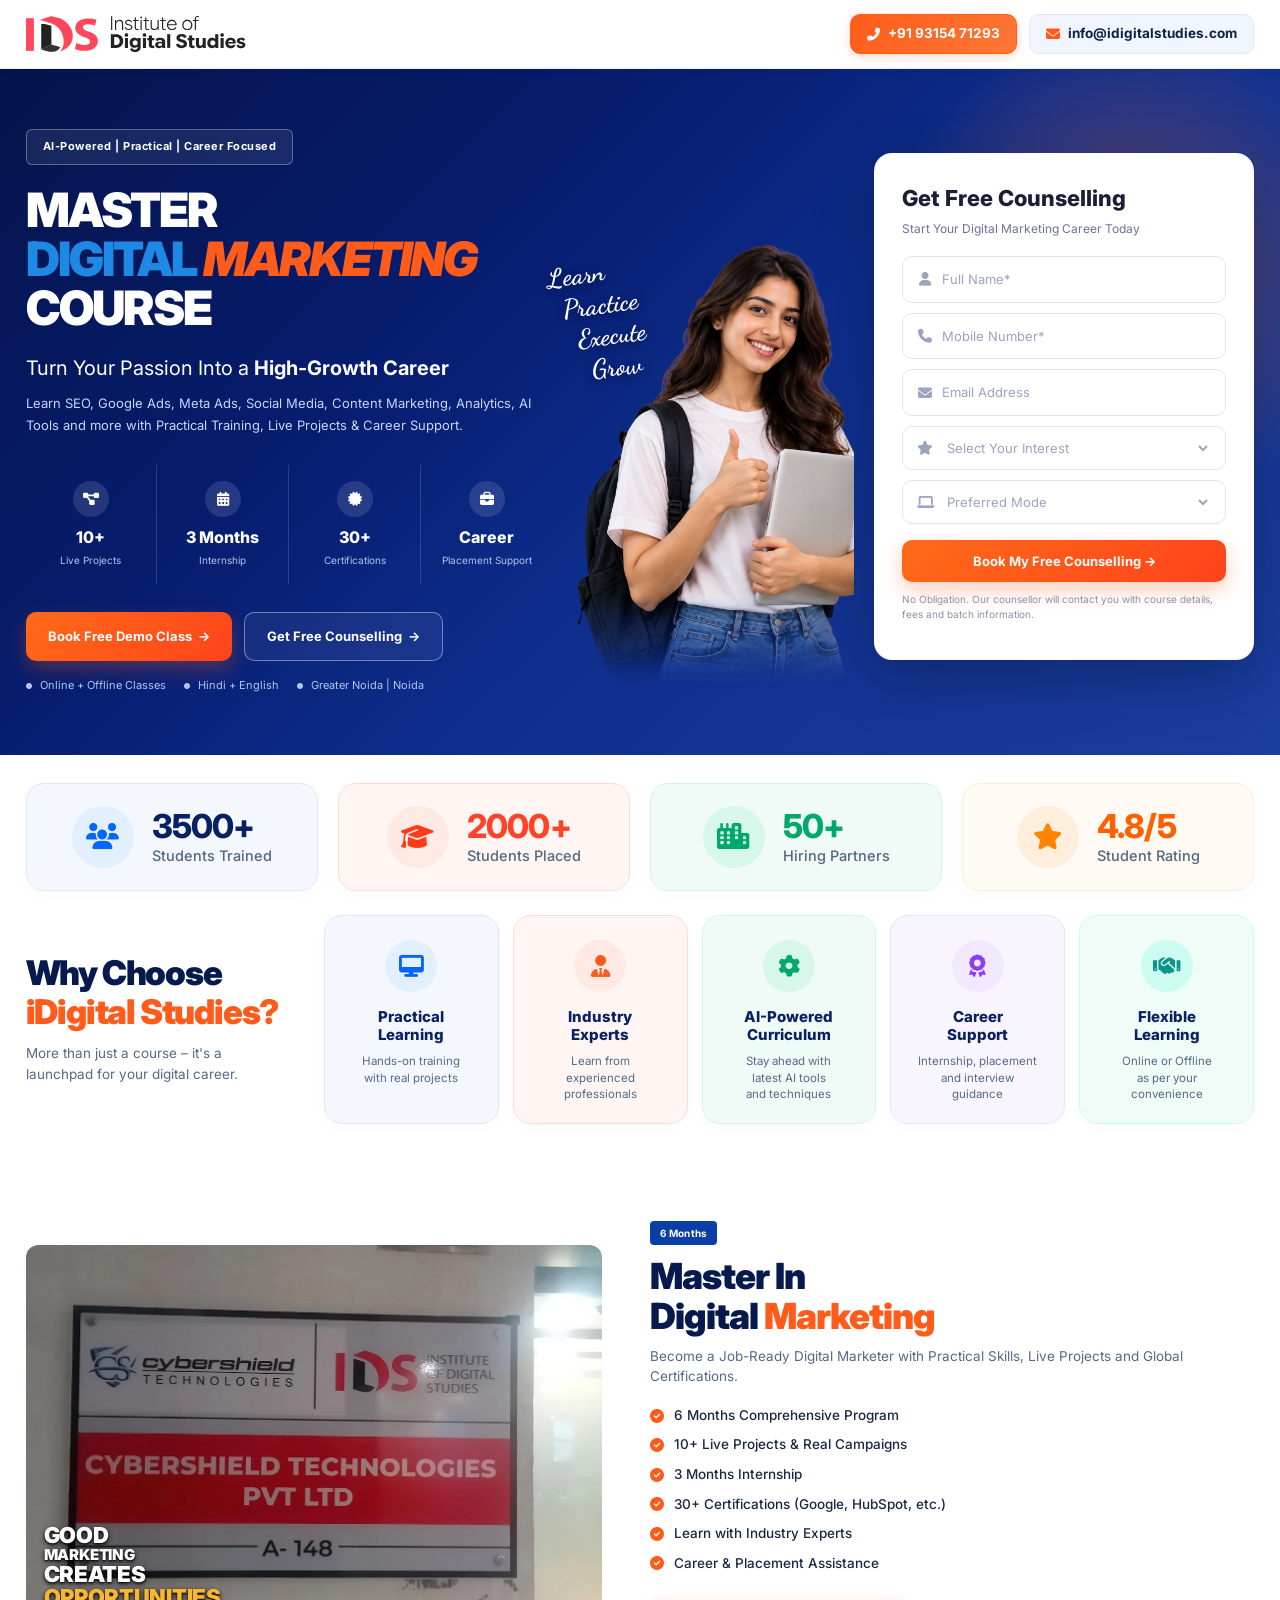
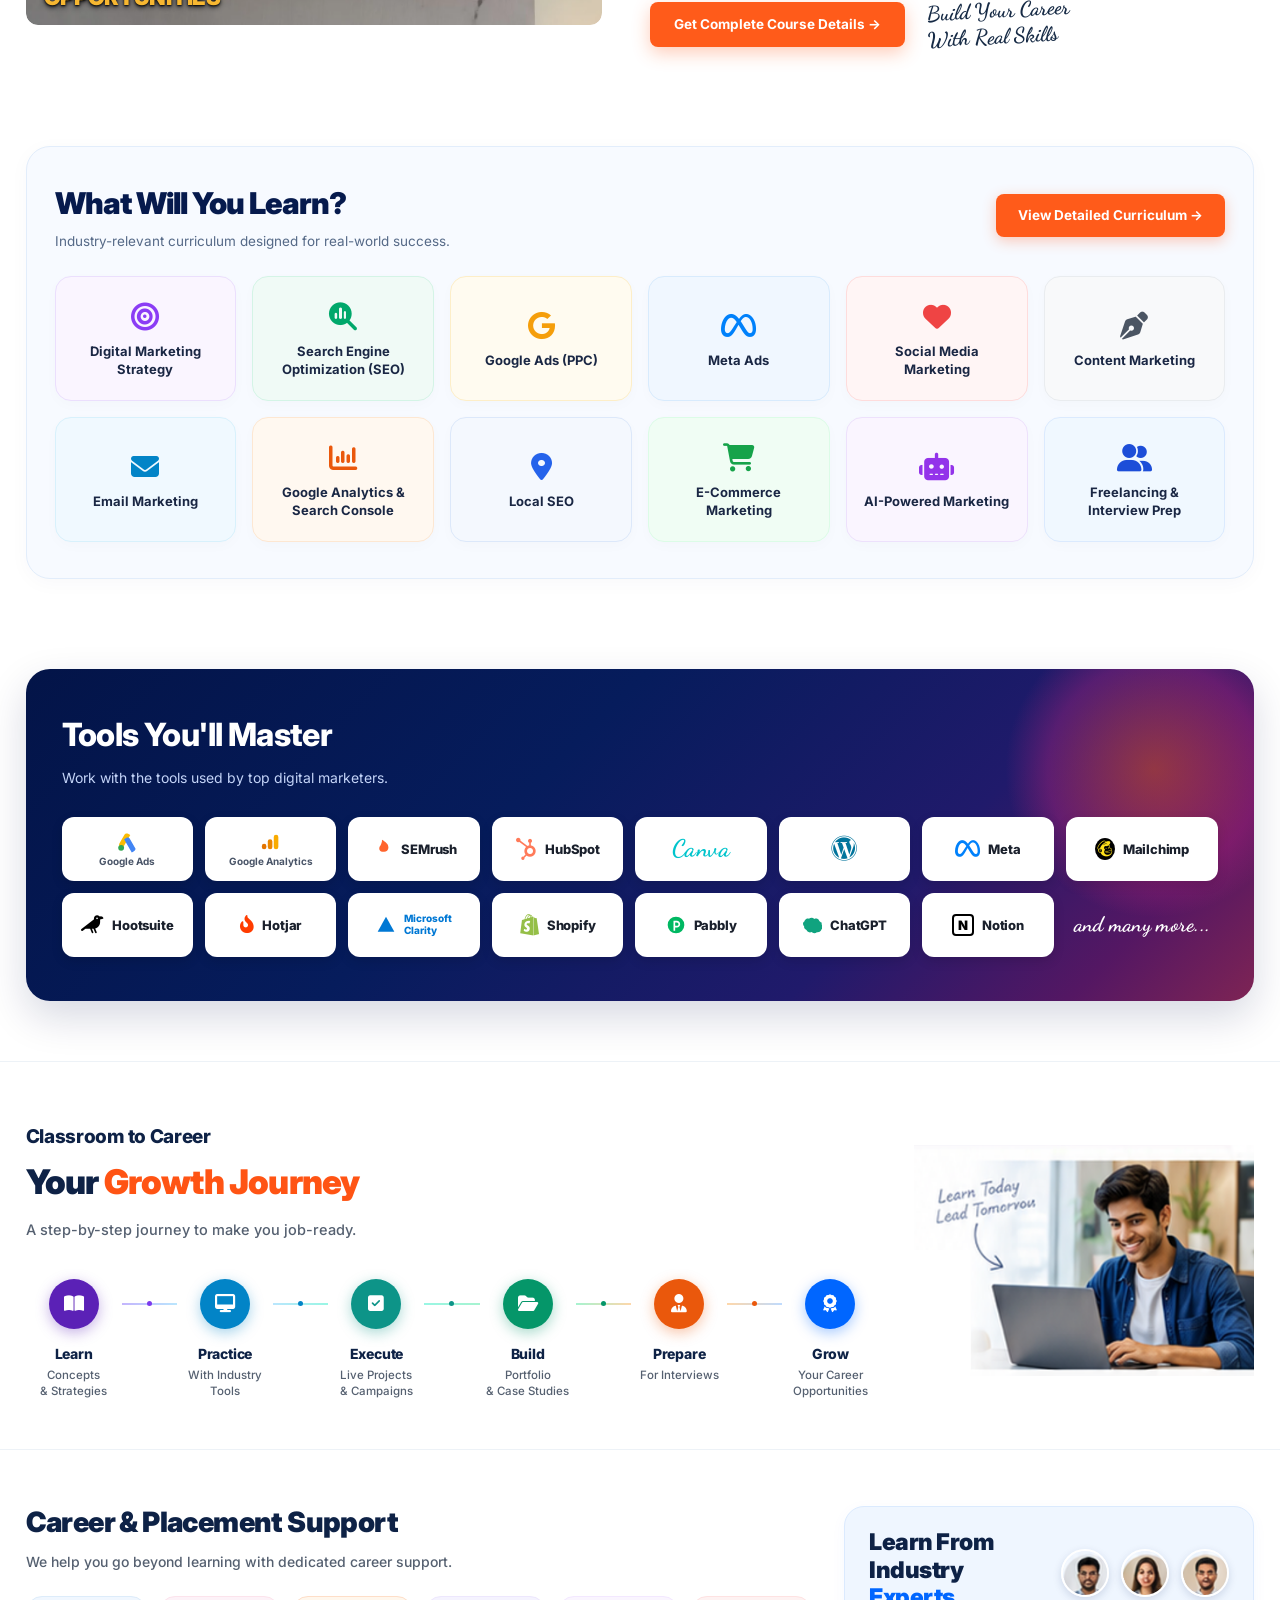
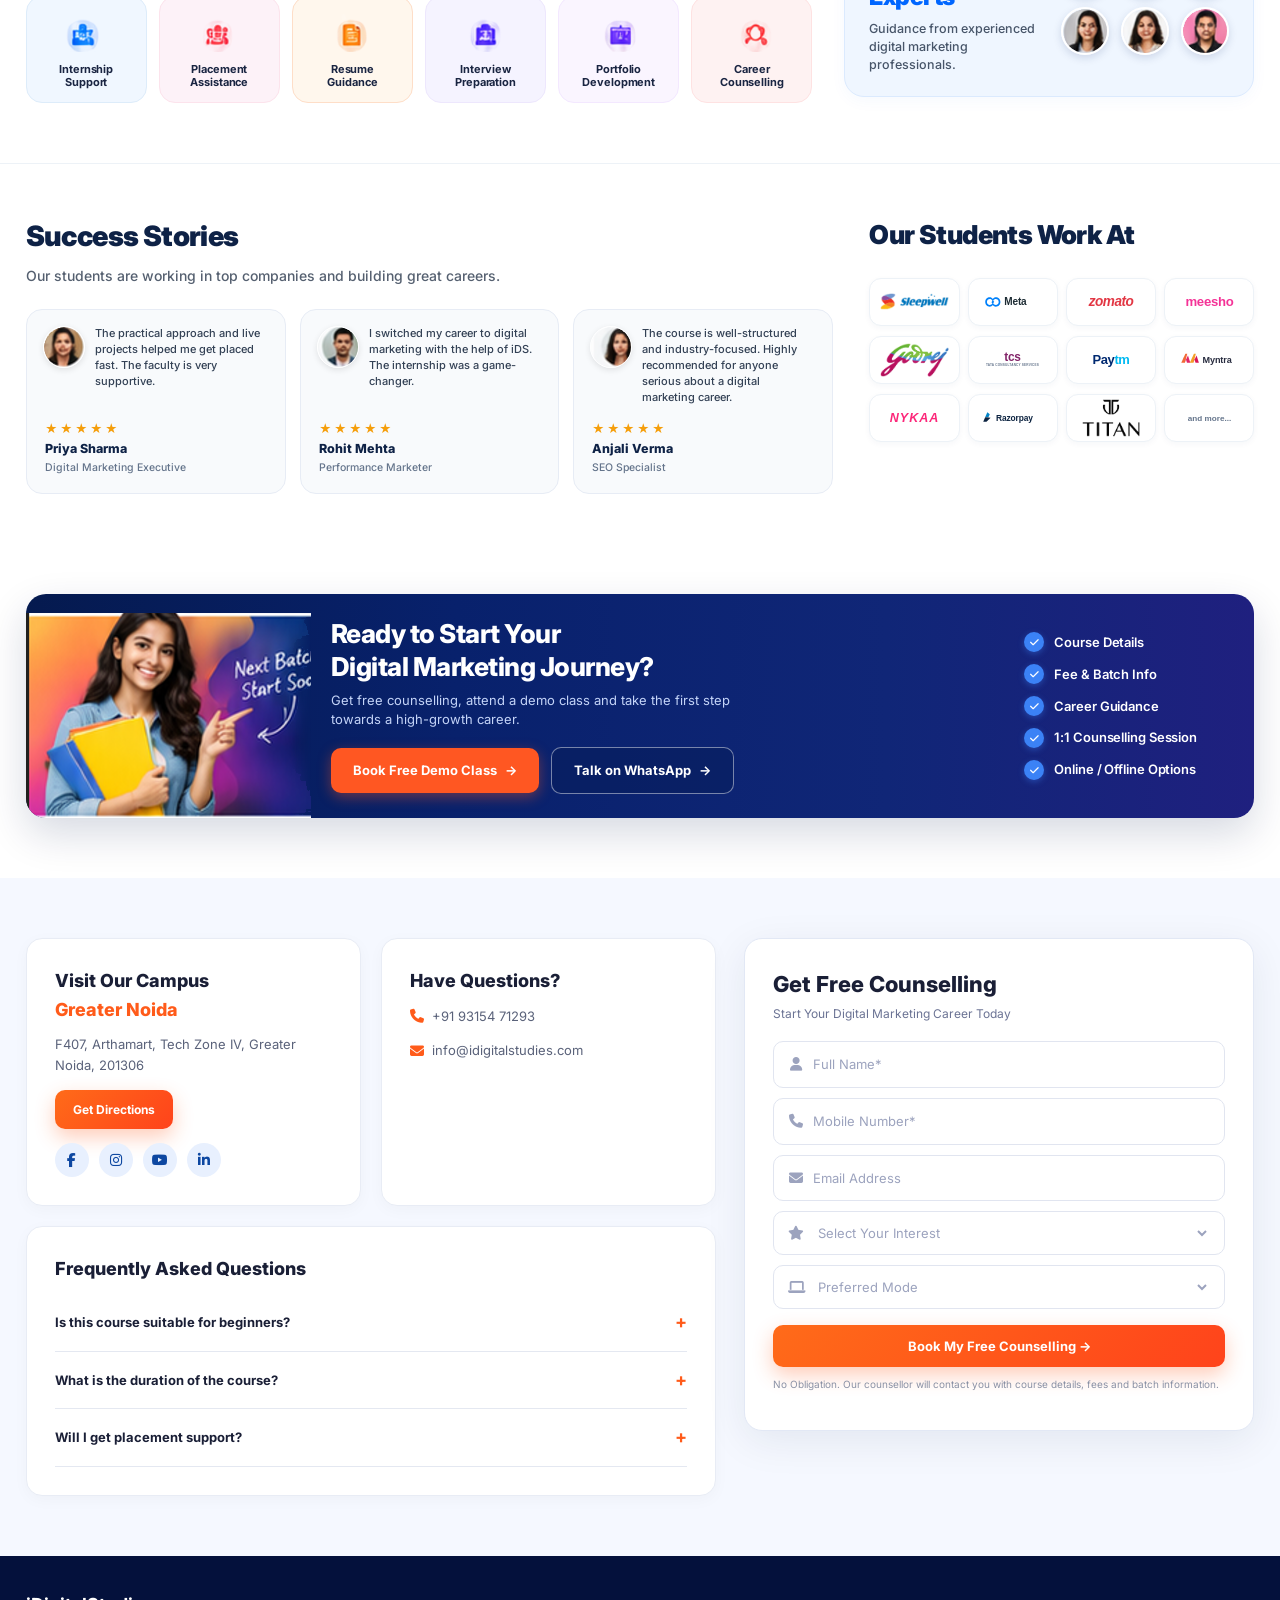
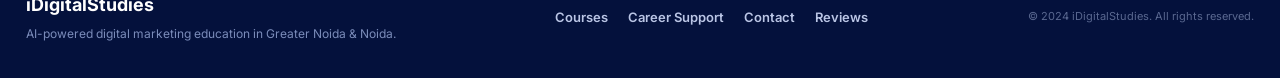
==== index.html @ eedc5c87 "inital commit" ====
<!DOCTYPE html>
<html lang="en">
<head>
  <meta charset="UTF-8">
  <meta name="viewport" content="width=device-width, initial-scale=1.0">
  <meta name="description" content="iDigitalStudies - AI-powered Master Digital Marketing Course in Greater Noida and Noida. Practical training, live projects, career support.">
  <title>iDigitalStudies | Master Digital Marketing Course</title>
  <link rel="preconnect" href="https://fonts.googleapis.com">
  <link rel="preconnect" href="https://fonts.gstatic.com" crossorigin>
  <link href="https://fonts.googleapis.com/css2?family=Inter:wght@400;500;600;700;800;900&family=Dancing+Script:wght@700&display=swap" rel="stylesheet">
  <link rel="stylesheet" href="https://cdnjs.cloudflare.com/ajax/libs/font-awesome/6.5.1/css/all.min.css">
  <link rel="stylesheet" href="style.css?v=2.3">
</head>
<body>

<!-- HEADER -->
<header class="site-header" id="top">
  <div class="container nav-wrap">
    <a class="brand" href="#top" aria-label="iDigitalStudies home">
      <img src="assets/IDS_new_logo.svg" alt="iDigital Studies" class="brand-logo-img">
    </a>

    <div class="header-right">
      <a href="tel:+919315471293" class="nav-phone-link">
        <i class="fas fa-phone-alt"></i>
        <span>+91 93154 71293</span>
      </a>
      <a href="mailto:info@idigitalstudies.com" class="nav-mail-link">
        <i class="fas fa-envelope"></i>
        <span>info@idigitalstudies.com</span>
      </a>
    </div>
  </div>
</header>

<main>

<!-- HERO SECTION -->
<section class="hero">
  <div class="container hero-grid">
    <div class="hero-copy">
      <span class="eyebrow">AI-Powered | Practical | Career Focused</span>
      <h1>MASTER<br><span class="title-line-2"><span class="text-blue">DIGITAL</span> <em class="text-orange">MARKETING</em></span><br>COURSE</h1>
      <p class="hero-lead">Turn Your Passion Into a <b>High-Growth Career</b></p>
      <p class="hero-text">Learn SEO, Google Ads, Meta Ads, Social Media, Content Marketing, Analytics, AI Tools and more with Practical Training, Live Projects &amp; Career Support.</p>

      <div class="hero-stats">
        <div class="hero-stat">
          <div class="stat-icon"><i class="fas fa-project-diagram"></i></div>
          <b>10+</b><span>Live Projects</span>
        </div>
        <div class="hero-stat">
          <div class="stat-icon"><i class="fas fa-calendar-alt"></i></div>
          <b>3 Months</b><span>Internship</span>
        </div>
        <div class="hero-stat">
          <div class="stat-icon"><i class="fas fa-certificate"></i></div>
          <b>30+</b><span>Certifications</span>
        </div>
        <div class="hero-stat">
          <div class="stat-icon"><i class="fas fa-briefcase"></i></div>
          <b>Career</b><span>Placement Support</span>
        </div>
      </div>

      <div class="hero-actions">
        <a class="btn btn-orange" href="#contact">Book Free Demo Class <span>→</span></a>
        <a class="btn btn-outline" href="#contact">Get Free Counselling <span>→</span></a>
      </div>
      <div class="hero-meta">
        <span><i class="fas fa-circle" style="font-size:6px;vertical-align:middle;margin-right:5px"></i> Online + Offline Classes</span>
        <span><i class="fas fa-circle" style="font-size:6px;vertical-align:middle;margin-right:5px"></i> Hindi + English</span>
        <span><i class="fas fa-circle" style="font-size:6px;vertical-align:middle;margin-right:5px"></i> Greater Noida | Noida</span>
      </div>
    </div>

    <div class="hero-center">
      <div class="hero-image-wrap">
        <div class="hero-script-tag">
          <span>Learn</span>
          <span>Practice</span>
          <span>Execute</span>
          <span>Grow</span>
        </div>
        <img src="assets/Firefly.png?v=2" alt="Digital Marketing Student" class="hero-person-img">
      </div>
    </div>

    <div class="hero-form-wrap">
      <div class="hero-form-card" id="contact">
        <h2>Get Free Counselling</h2>
        <p class="form-subtitle">Start Your Digital Marketing Career Today</p>
        <form id="leadForm">
          <label>
            <div class="input-wrap">
              <i class="fas fa-user"></i>
              <input required name="name" type="text" placeholder="Full Name*">
            </div>
          </label>
          <label>
            <div class="input-wrap">
              <i class="fas fa-phone"></i>
              <input required name="phone" type="tel" inputmode="tel" placeholder="Mobile Number*">
            </div>
          </label>
          <label>
            <div class="input-wrap">
              <i class="fas fa-envelope"></i>
              <input name="email" type="email" placeholder="Email Address">
            </div>
          </label>
          <label>
            <div class="input-wrap">
              <i class="fas fa-star"></i>
              <select name="course">
                <option>Select Your Interest</option>
                <option>Master in Digital Marketing</option>
                <option>Digital Marketing Specialist</option>
                <option>Business Owner Program</option>
              </select>
            </div>
          </label>
          <label>
            <div class="input-wrap">
              <i class="fas fa-laptop"></i>
              <select name="mode">
                <option>Preferred Mode</option>
                <option>Offline</option>
                <option>Online</option>
                <option>Both / Flexible</option>
              </select>
            </div>
          </label>
          <button class="btn btn-orange btn-full" type="submit">Book My Free Counselling →</button>
          <small class="privacy">No Obligation. Our counsellor will contact you with course details, fees and batch information.</small>
          <div class="form-message" id="formMessage" role="status"></div>
        </form>
      </div>
    </div>
  </div>
</section>

<!-- NUMBERS / CREDIBILITY SECTION -->
<section class="numbers">
  <div class="container numbers-grid">
    <div class="number-card card-blue">
      <div class="num-icon blue"><i class="fas fa-users"></i></div>
      <div class="num-content">
        <strong data-count="3500">3500+</strong>
        <span>Students Trained</span>
      </div>
    </div>
    <div class="number-card card-coral">
      <div class="num-icon coral"><i class="fas fa-graduation-cap"></i></div>
      <div class="num-content">
        <strong data-count="2000">2000+</strong>
        <span>Students Placed</span>
      </div>
    </div>
    <div class="number-card card-green">
      <div class="num-icon green"><i class="fas fa-city"></i></div>
      <div class="num-content">
        <strong data-count="50">50+</strong>
        <span>Hiring Partners</span>
      </div>
    </div>
    <div class="number-card card-amber">
      <div class="num-icon amber"><i class="fas fa-star"></i></div>
      <div class="num-content">
        <strong>4.8/5</strong>
        <span>Student Rating</span>
      </div>
    </div>
  </div>
</section>

<!-- WHY CHOOSE SECTION -->
<section class="why-section" id="why">
  <div class="container">
    <div class="why-header">
      <div class="why-title">
        <h2>Why Choose<br><span class="text-orange">iDigital Studies?</span></h2>
        <p>More than just a course – it's a launchpad for your digital career.</p>
      </div>
      <div class="feature-grid">
        <article class="feature feature-blue">
          <div class="icon icon-blue"><i class="fas fa-desktop"></i></div>
          <h3>Practical<br>Learning</h3>
          <p>Hands-on training<br>with real projects</p>
        </article>
        <article class="feature feature-orange">
          <div class="icon icon-orange"><i class="fas fa-user-tie"></i></div>
          <h3>Industry<br>Experts</h3>
          <p>Learn from<br>experienced<br>professionals</p>
        </article>
        <article class="feature feature-green">
          <div class="icon icon-green"><i class="fas fa-gear"></i></div>
          <h3>AI-Powered<br>Curriculum</h3>
          <p>Stay ahead with<br>latest AI tools<br>and techniques</p>
        </article>
        <article class="feature feature-purple">
          <div class="icon icon-purple"><i class="fas fa-award"></i></div>
          <h3>Career<br>Support</h3>
          <p>Internship, placement<br>and interview<br>guidance</p>
        </article>
        <article class="feature feature-teal">
          <div class="icon icon-teal"><i class="fas fa-handshake"></i></div>
          <h3>Flexible<br>Learning</h3>
          <p>Online or Offline<br>as per your<br>convenience</p>
        </article>
      </div>
    </div>
  </div>
</section>

<!-- COURSE SECTION -->
<section class="course-section" id="courses">
  <div class="container course-grid">
    <div class="course-image">
      <img src="assets/gallery1.webp" alt="Cybershield Technologies IDS Signboard" loading="lazy">
      <div class="course-image-overlay">
        <span class="overlay-text-lg">GOOD</span>
        <span class="overlay-text-sm">MARKETING</span>
        <span class="overlay-text-lg">CREATES</span>
        <span class="overlay-text-accent">OPPORTUNITIES</span>
      </div>
    </div>
    <div class="course-copy">
      <span class="pill">6 Months</span>
      <h2>Master In<br>Digital <span class="text-orange">Marketing</span></h2>
      <p>Become a Job-Ready Digital Marketer with Practical Skills, Live Projects and Global Certifications.</p>
      <ul class="check-list">
        <li><i class="fas fa-check-circle"></i> 6 Months Comprehensive Program</li>
        <li><i class="fas fa-check-circle"></i> 10+ Live Projects &amp; Real Campaigns</li>
        <li><i class="fas fa-check-circle"></i> 3 Months Internship</li>
        <li><i class="fas fa-check-circle"></i> 30+ Certifications (Google, HubSpot, etc.)</li>
        <li><i class="fas fa-check-circle"></i> Learn with Industry Experts</li>
        <li><i class="fas fa-check-circle"></i> Career &amp; Placement Assistance</li>
      </ul>
      <div class="course-actions-row">
        <a href="#curriculum" class="btn btn-orange">Get Complete Course Details →</a>
        <div class="handwriting">Build Your Career<br>With Real Skills</div>
      </div>
    </div>
  </div>
</section>

<!-- CURRICULUM SECTION -->
<section class="curriculum-section" id="curriculum">
  <div class="container">
    <div class="curriculum-box">
      <div class="section-head-row">
        <div>
          <h2>What Will You Learn?</h2>
          <p>Industry-relevant curriculum designed for real-world success.</p>
        </div>
        <a href="#contact" class="btn btn-orange">View Detailed Curriculum →</a>
      </div>
      <div class="curriculum-grid">
        <div class="topic topic-strategy"><i class="fas fa-bullseye"></i><span>Digital Marketing Strategy</span></div>
        <div class="topic topic-seo"><i class="fas fa-magnifying-glass-chart"></i><span>Search Engine Optimization (SEO)</span></div>
        <div class="topic topic-gads"><i class="fab fa-google"></i><span>Google Ads (PPC)</span></div>
        <div class="topic topic-meta"><i class="fab fa-meta"></i><span>Meta Ads</span></div>
        <div class="topic topic-smm"><i class="fas fa-heart"></i><span>Social Media Marketing</span></div>
        <div class="topic topic-content"><i class="fas fa-pen-nib"></i><span>Content Marketing</span></div>
        <div class="topic topic-email"><i class="fas fa-envelope"></i><span>Email Marketing</span></div>
        <div class="topic topic-analytics"><i class="fas fa-chart-column"></i><span>Google Analytics &amp; Search Console</span></div>
        <div class="topic topic-local"><i class="fas fa-location-dot"></i><span>Local SEO</span></div>
        <div class="topic topic-ecom"><i class="fas fa-cart-shopping"></i><span>E-Commerce Marketing</span></div>
        <div class="topic topic-ai"><i class="fas fa-robot"></i><span>AI-Powered Marketing</span></div>
        <div class="topic topic-freelance"><i class="fas fa-user-group"></i><span>Freelancing &amp; Interview Prep</span></div>
      </div>
    </div>
  </div>
</section>

<!-- TOOLS SECTION -->
<section class="tools-section">
  <div class="container">
    <div class="tools-card">
      <div class="tools-header">
        <h2>Tools You'll Master</h2>
        <p>Work with the tools used by top digital marketers.</p>
      </div>
      <div class="tools-grid">
        <!-- Row 1 -->
        <div class="tool-card tool-gads">
          <svg viewBox="0 0 24 24" width="22" height="22"><path fill="#fbbc04" d="M3.2 14.5l6-10.4c.8-1.4 2.6-1.9 4-1.1l2.4 1.4-8.4 14.5-2.4-1.4c-1.4-.8-1.9-2.6-1.1-4z"/><path fill="#4285f4" d="M21.2 19.1l-6-10.4c-.8-1.4-2.6-1.9-4-1.1L8.8 9l8.4 14.5 2.4-1.4c1.4-.8 1.9-2.6 1.6-3z"/><circle fill="#34a853" cx="5.6" cy="18.4" r="3.2"/></svg>
          <span class="tool-text-sm">Google Ads</span>
        </div>
        <div class="tool-card tool-analytics">
          <svg viewBox="0 0 24 24" width="22" height="22"><rect x="15" y="4" width="5" height="16" rx="2.5" fill="#f9ab00"/><rect x="8.5" y="9" width="5" height="11" rx="2.5" fill="#ea8600"/><rect x="2" y="14" width="5" height="6" rx="2.5" fill="#e37400"/></svg>
          <span class="tool-text-sm">Google Analytics</span>
        </div>
        <div class="tool-card tool-semrush">
          <svg viewBox="0 0 24 24" width="22" height="22" fill="#ff642d"><path d="M12 2c.5 3-2 5.5-2 8.5 0 2.5 1.8 4.5 4.3 4.5 2.5 0 4.7-2 4.7-4.5 0-4-3-6-7-8.5zm-1 8c0-2.5 1.5-4 1.5-4s-3.5 2.5-3.5 5.5c0 2 1.3 3.5 3.3 3.5 2 0 3.7-1.5 3.7-3.5 0-1-1-2-1.5-2.5-.5 1-1.5 1.5-2.5 1.5-1 0-1.5-.5-1.5-.5z"/></svg>
          <span class="tool-text-bold">SEMrush</span>
        </div>
        <div class="tool-card tool-hubspot">
          <i class="fab fa-hubspot" style="color:#ff7a59;font-size:22px;"></i>
          <span class="tool-text-bold">HubSpot</span>
        </div>
        <div class="tool-card tool-canva">
          <span class="canva-wordmark">Canva</span>
        </div>
        <div class="tool-card tool-wp">
          <i class="fab fa-wordpress" style="color:#00749c;font-size:26px;"></i>
        </div>
        <div class="tool-card tool-meta">
          <i class="fab fa-meta" style="color:#0081fb;font-size:20px;"></i>
          <span class="tool-text-bold">Meta</span>
        </div>
        <div class="tool-card tool-mailchimp">
          <i class="fab fa-mailchimp" style="color:#ffe01b;background:#000;border-radius:50%;padding:2px;font-size:18px;"></i>
          <span class="tool-text-bold">Mailchimp</span>
        </div>

        <!-- Row 2 -->
        <div class="tool-card tool-hootsuite">
          <i class="fas fa-crow" style="color:#000;font-size:18px;"></i>
          <span class="tool-text-bold">Hootsuite</span>
        </div>
        <div class="tool-card tool-hotjar">
          <i class="fas fa-fire-flame-curved" style="color:#ff3c00;font-size:18px;"></i>
          <span class="tool-text-bold">Hotjar</span>
        </div>
        <div class="tool-card tool-clarity">
          <svg viewBox="0 0 24 24" width="20" height="20"><path fill="#0078d4" d="M12 2L2 20h20L12 2z"/></svg>
          <span class="clarity-text">Microsoft<br>Clarity</span>
        </div>
        <div class="tool-card tool-shopify">
          <i class="fab fa-shopify" style="color:#95bf47;font-size:22px;"></i>
          <span class="tool-text-bold">Shopify</span>
        </div>
        <div class="tool-card tool-pabbly">
          <svg viewBox="0 0 24 24" width="20" height="20" fill="#00b862"><circle cx="12" cy="12" r="10"/><path fill="#fff" d="M9 7h4c2.2 0 4 1.8 4 4s-1.8 4-4 4H11v4H9V7zm2 6h2c1.1 0 2-.9 2-2s-.9-2-2-2h-2v4z"/></svg>
          <span class="tool-text-bold">Pabbly</span>
        </div>
        <div class="tool-card tool-chatgpt">
          <svg viewBox="0 0 24 24" width="20" height="20" fill="#10a37f"><path d="M22.3 9.4c-.2-.9-.8-1.7-1.5-2.2-.4-1.2-1.3-2.1-2.4-2.6-1.2-.5-2.6-.5-3.7.1-.8-.8-1.9-1.3-3.1-1.4-1.2 0-2.4.4-3.3 1.2-1.1-.3-2.3-.2-3.3.4-1 .6-1.8 1.6-2 2.7-1 .6-1.7 1.6-1.8 2.8 0 1.2.5 2.4 1.4 3.2-.2.9 0 1.9.5 2.7.5.8 1.4 1.4 2.3 1.6.4 1.2 1.3 2.1 2.4 2.6 1.2.5 2.6.5 3.7-.1.8.8 1.9 1.3 3.1 1.4 1.2 0 2.4-.4 3.3-1.2 1.1.3 2.3.2 3.3-.4 1-.6 1.8-1.6 2-2.7 1-.6 1.7-1.6 1.8-2.8 0-1.2-.5-2.4-1.4-3.2.2-.9 0-1.9-.5-2.7-.2-.3-.5-.6-.9-.8z"/></svg>
          <span class="tool-text-bold">ChatGPT</span>
        </div>
        <div class="tool-card tool-notion">
          <span class="notion-badge">N</span>
          <span class="tool-text-bold">Notion</span>
        </div>
        <div class="tool-more-slot">
          <span class="tools-more-text">and many more...</span>
        </div>
      </div>
    </div>
  </div>
</section>

<!-- CLASSROOM TO CAREER / YOUR GROWTH JOURNEY -->
<section class="journey-section" id="career">
  <div class="container journey-container">
    <div class="journey-left">
      <div class="journey-header">
        <span class="journey-kicker">Classroom to Career</span>
        <h2>Your <span class="text-orange">Growth Journey</span></h2>
        <p>A step-by-step journey to make you job-ready.</p>
      </div>

      <div class="journey-timeline">
        <!-- Step 1 -->
        <div class="j-step">
          <div class="j-node j-purple"><i class="fas fa-book-open"></i></div>
          <div class="j-info">
            <strong>Learn</strong>
            <span>Concepts<br>&amp; Strategies</span>
          </div>
        </div>
        <div class="j-line line-purple"><span class="j-dot"></span></div>

        <!-- Step 2 -->
        <div class="j-step">
          <div class="j-node j-cyan"><i class="fas fa-desktop"></i></div>
          <div class="j-info">
            <strong>Practice</strong>
            <span>With Industry<br>Tools</span>
          </div>
        </div>
        <div class="j-line line-cyan"><span class="j-dot"></span></div>

        <!-- Step 3 -->
        <div class="j-step">
          <div class="j-node j-teal"><i class="fas fa-square-check"></i></div>
          <div class="j-info">
            <strong>Execute</strong>
            <span>Live Projects<br>&amp; Campaigns</span>
          </div>
        </div>
        <div class="j-line line-teal"><span class="j-dot"></span></div>

        <!-- Step 4 -->
        <div class="j-step">
          <div class="j-node j-green"><i class="fas fa-folder-open"></i></div>
          <div class="j-info">
            <strong>Build</strong>
            <span>Portfolio<br>&amp; Case Studies</span>
          </div>
        </div>
        <div class="j-line line-green"><span class="j-dot"></span></div>

        <!-- Step 5 -->
        <div class="j-step">
          <div class="j-node j-orange"><i class="fas fa-user-tie"></i></div>
          <div class="j-info">
            <strong>Prepare</strong>
            <span>For Interviews</span>
          </div>
        </div>
        <div class="j-line line-orange"><span class="j-dot"></span></div>

        <!-- Step 6 -->
        <div class="j-step">
          <div class="j-node j-blue"><i class="fas fa-award"></i></div>
          <div class="j-info">
            <strong>Grow</strong>
            <span>Your Career<br>Opportunities</span>
          </div>
        </div>
      </div>
    </div>

    <div class="journey-right">
      <img src="assets/journey_student_clean.png" alt="Learn Today Lead Tomorrow" class="journey-student-img">
    </div>
  </div>
</section>

<!-- CAREER & PLACEMENT SUPPORT -->
<section class="support-section" id="career-support">
  <div class="container support-container">
    <!-- Left: Career & Placement Support -->
    <div class="support-left">
      <div class="support-header">
        <h2>Career &amp; Placement Support</h2>
        <p>We help you go beyond learning with dedicated career support.</p>
      </div>

      <div class="support-cards-row">
        <!-- Card 1 -->
        <div class="career-feature-card card-blue">
          <div class="career-icon-wrap">
            <img src="assets/career_icon_clean_1.png" alt="Internship Support" class="career-icon-img">
          </div>
          <span class="career-card-label">Internship<br>Support</span>
        </div>

        <!-- Card 2 -->
        <div class="career-feature-card card-pink">
          <div class="career-icon-wrap">
            <img src="assets/career_icon_clean_2.png" alt="Placement Assistance" class="career-icon-img">
          </div>
          <span class="career-card-label">Placement<br>Assistance</span>
        </div>

        <!-- Card 3 -->
        <div class="career-feature-card card-amber">
          <div class="career-icon-wrap">
            <img src="assets/career_icon_clean_3.png" alt="Resume Guidance" class="career-icon-img">
          </div>
          <span class="career-card-label">Resume<br>Guidance</span>
        </div>

        <!-- Card 4 -->
        <div class="career-feature-card card-purple">
          <div class="career-icon-wrap">
            <img src="assets/career_icon_clean_4.png" alt="Interview Preparation" class="career-icon-img">
          </div>
          <span class="career-card-label">Interview<br>Preparation</span>
        </div>

        <!-- Card 5 -->
        <div class="career-feature-card card-violet">
          <div class="career-icon-wrap">
            <img src="assets/career_icon_clean_5.png" alt="Portfolio Development" class="career-icon-img">
          </div>
          <span class="career-card-label">Portfolio<br>Development</span>
        </div>

        <!-- Card 6 -->
        <div class="career-feature-card card-coral">
          <div class="career-icon-wrap">
            <img src="assets/career_icon_clean_6.png" alt="Career Counselling" class="career-icon-img">
          </div>
          <span class="career-card-label">Career<br>Counselling</span>
        </div>
      </div>
    </div>

    <!-- Right: Learn From Industry Experts -->
    <div class="experts-banner-card">
      <div class="experts-banner-content">
        <h3>Learn From<br>Industry <span class="text-blue">Experts</span></h3>
        <p>Guidance from experienced digital marketing professionals.</p>
      </div>

      <div class="experts-avatar-grid">
        <div class="expert-avatar"><img src="assets/expert_1.png" alt="Industry Expert"></div>
        <div class="expert-avatar"><img src="assets/expert_2.png" alt="Industry Expert"></div>
        <div class="expert-avatar"><img src="assets/expert_3.png" alt="Industry Expert"></div>
        <div class="expert-avatar"><img src="assets/expert_4.png" alt="Industry Expert"></div>
        <div class="expert-avatar"><img src="assets/expert_5.png" alt="Industry Expert"></div>
        <div class="expert-avatar"><img src="assets/expert_6.png" alt="Industry Expert"></div>
      </div>
    </div>
  </div>
</section>

<!-- SUCCESS STORIES & OUR STUDENTS WORK AT -->
<section class="success-section" id="reviews">
  <div class="container success-container">
    <!-- Left: Success Stories -->
    <div class="success-left">
      <h2 class="success-title">Success Stories</h2>
      <p class="success-subtitle">Our students are working in top companies and building great careers.</p>
      
      <div class="success-cards-row">
        <!-- Testimonial 1 -->
        <div class="testimonial-card">
          <div class="t-top">
            <div class="t-avatar">
              <img src="assets/student_1.png" alt="Priya Sharma">
            </div>
            <p class="t-quote">The practical approach and live projects helped me get placed fast. The faculty is very supportive.</p>
          </div>
          <div class="t-bottom">
            <div class="t-stars">★★★★★</div>
            <div class="t-name">Priya Sharma</div>
            <div class="t-role">Digital Marketing Executive</div>
          </div>
        </div>

        <!-- Testimonial 2 -->
        <div class="testimonial-card">
          <div class="t-top">
            <div class="t-avatar">
              <img src="assets/student_2.png" alt="Rohit Mehta">
            </div>
            <p class="t-quote">I switched my career to digital marketing with the help of iDS. The internship was a game-changer.</p>
          </div>
          <div class="t-bottom">
            <div class="t-stars">★★★★★</div>
            <div class="t-name">Rohit Mehta</div>
            <div class="t-role">Performance Marketer</div>
          </div>
        </div>

        <!-- Testimonial 3 -->
        <div class="testimonial-card">
          <div class="t-top">
            <div class="t-avatar">
              <img src="assets/student_3.png" alt="Anjali Verma">
            </div>
            <p class="t-quote">The course is well-structured and industry-focused. Highly recommended for anyone serious about a digital marketing career.</p>
          </div>
          <div class="t-bottom">
            <div class="t-stars">★★★★★</div>
            <div class="t-name">Anjali Verma</div>
            <div class="t-role">SEO Specialist</div>
          </div>
        </div>
      </div>
    </div>

    <!-- Right: Our Students Work At -->
    <div class="students-work-at">
      <h3 class="work-at-title">Our Students Work At</h3>
      <div class="work-logos-grid">
        <div class="work-logo-pill"><img src="assets/company_sleepwell.png" alt="Sleepwell"></div>
        <div class="work-logo-pill"><img src="assets/company_meta.svg" alt="Meta"></div>
        <div class="work-logo-pill"><img src="assets/company_zomato.svg" alt="Zomato"></div>
        <div class="work-logo-pill"><img src="assets/company_meesho.svg" alt="Meesho"></div>
        <div class="work-logo-pill"><img src="assets/company_godrej.png" alt="Godrej"></div>
        <div class="work-logo-pill"><img src="assets/company_tcs.svg" alt="TCS"></div>
        <div class="work-logo-pill"><img src="assets/company_paytm.svg" alt="Paytm"></div>
        <div class="work-logo-pill"><img src="assets/company_myntra.svg" alt="Myntra"></div>
        <div class="work-logo-pill"><img src="assets/company_nykaa.svg" alt="Nykaa"></div>
        <div class="work-logo-pill"><img src="assets/company_razorpay.svg" alt="Razorpay"></div>
        <div class="work-logo-pill"><img src="assets/company_titan.png" alt="Titan"></div>
        <div class="work-logo-pill"><img src="assets/company_more.svg" alt="and more..."></div>
      </div>
    </div>
  </div>
</section>

<!-- READY TO START YOUR DIGITAL MARKETING JOURNEY -->
<section class="cta-section" id="contact-section">
  <div class="container">
    <div class="cta-banner-box">
      <!-- Left: Student pointing with handwriting -->
      <div class="cta-student-wrap">
        <img src="assets/cta_student_clean.png" alt="Next Batch Start Soon" class="cta-student-img">
      </div>

      <!-- Center: Headline, text and CTA buttons -->
      <div class="cta-box-center">
        <h2 class="cta-box-title">Ready to Start Your<br>Digital Marketing Journey?</h2>
        <p class="cta-box-subtitle">Get free counselling, attend a demo class and take the first step towards a high-growth career.</p>
        <div class="cta-box-actions">
          <a class="btn btn-orange cta-btn-demo" href="#bottomLeadForm">Book Free Demo Class <span>→</span></a>
          <a class="btn btn-navy-outline cta-btn-wa" href="https://wa.me/919315471293?text=Hi%20iDigitalStudies%2C%20I%20want%20free%20counselling." target="_blank" rel="noopener">Talk on WhatsApp <span>→</span></a>
        </div>
      </div>

      <!-- Right: 5 Features with blue circular checkmarks -->
      <div class="cta-checklist">
        <div class="cta-check-item">
          <span class="cta-check-badge"><i class="fas fa-check"></i></span>
          <span>Course Details</span>
        </div>
        <div class="cta-check-item">
          <span class="cta-check-badge"><i class="fas fa-check"></i></span>
          <span>Fee &amp; Batch Info</span>
        </div>
        <div class="cta-check-item">
          <span class="cta-check-badge"><i class="fas fa-check"></i></span>
          <span>Career Guidance</span>
        </div>
        <div class="cta-check-item">
          <span class="cta-check-badge"><i class="fas fa-check"></i></span>
          <span>1:1 Counselling Session</span>
        </div>
        <div class="cta-check-item">
          <span class="cta-check-badge"><i class="fas fa-check"></i></span>
          <span>Online / Offline Options</span>
        </div>
      </div>
    </div>
  </div>
</section>

<!-- CAMPUS + FAQ + CONTACT + BOTTOM FORM -->
<section class="bottom-section" id="bottom-contact">
  <div class="container bottom-grid-wrap">
    <div class="bottom-left-col">
      <div class="bottom-cards-row">
        <div class="bottom-card campus-card" id="campus">
          <h3>Visit Our Campus<br><span class="text-orange">Greater Noida</span></h3>
          <p>F407, Arthamart, Tech Zone IV, Greater Noida, 201306</p>
          <a class="btn btn-orange btn-sm" href="https://www.google.com/maps/search/?api=1&query=Arthamart+Tech+Zone+IV+Greater+Noida+201306" target="_blank" rel="noopener">Get Directions</a>
          <div class="campus-socials">
            <a href="https://www.facebook.com/profile.php?id=61582820998856" target="_blank" rel="noopener" aria-label="Facebook"><i class="fab fa-facebook-f"></i></a>
            <a href="#"><i class="fab fa-instagram"></i></a>
            <a href="#"><i class="fab fa-youtube"></i></a>
            <a href="#"><i class="fab fa-linkedin-in"></i></a>
          </div>
        </div>
        <div class="bottom-card contact-card">
          <h3>Have Questions?</h3>
          <p><i class="fas fa-phone"></i> +91 93154 71293</p>
          <p><i class="fas fa-envelope"></i> info@idigitalstudies.com</p>
        </div>
      </div>
      <div class="bottom-card faq-card">
        <h3>Frequently Asked Questions</h3>
        <div class="faq-list">
          <details>
            <summary>Is this course suitable for beginners?</summary>
            <p>Yes! Our course is designed for beginners as well as working professionals looking to upgrade their skills.</p>
          </details>
          <details>
            <summary>What is the duration of the course?</summary>
            <p>The Master in Digital Marketing course is 6 months, including 3 months of internship.</p>
          </details>
          <details>
            <summary>Will I get placement support?</summary>
            <p>Yes, we provide dedicated placement and career support to all students.</p>
          </details>
        </div>
      </div>
    </div>

    <!-- Right: Bottom Lead Form for Desktop -->
    <div class="bottom-right-col" id="bottomLeadCard">
      <div class="hero-form-card bottom-form-card">
        <h2>Get Free Counselling</h2>
        <p class="form-subtitle">Start Your Digital Marketing Career Today</p>
        <form id="bottomLeadForm">
          <label>
            <div class="input-wrap">
              <i class="fas fa-user"></i>
              <input required name="name" type="text" placeholder="Full Name*">
            </div>
          </label>
          <label>
            <div class="input-wrap">
              <i class="fas fa-phone"></i>
              <input required name="phone" type="tel" inputmode="tel" placeholder="Mobile Number*">
            </div>
          </label>
          <label>
            <div class="input-wrap">
              <i class="fas fa-envelope"></i>
              <input name="email" type="email" placeholder="Email Address">
            </div>
          </label>
          <label>
            <div class="input-wrap">
              <i class="fas fa-star"></i>
              <select name="course">
                <option>Select Your Interest</option>
                <option>Master in Digital Marketing</option>
                <option>Digital Marketing Specialist</option>
                <option>Business Owner Program</option>
              </select>
            </div>
          </label>
          <label>
            <div class="input-wrap">
              <i class="fas fa-laptop"></i>
              <select name="mode">
                <option>Preferred Mode</option>
                <option>Offline</option>
                <option>Online</option>
                <option>Both / Flexible</option>
              </select>
            </div>
          </label>
          <button class="btn btn-orange btn-full" type="submit">Book My Free Counselling →</button>
          <small class="privacy">No Obligation. Our counsellor will contact you with course details, fees and batch information.</small>
          <div class="form-message" id="bottomFormMessage" role="status"></div>
        </form>
      </div>
    </div>
  </div>
</section>

</main>

<!-- FOOTER -->
<footer>
  <div class="container footer-wrap">
    <div class="footer-brand">
      <strong>iDigitalStudies</strong>
      <p>AI-powered digital marketing education in Greater Noida &amp; Noida.</p>
    </div>
    <div class="footer-links">
      <a href="#courses">Courses</a>
      <a href="#career">Career Support</a>
      <a href="#contact">Contact</a>
      <a href="#reviews">Reviews</a>
    </div>
    <div class="footer-copy">
      <p>© 2024 iDigitalStudies. All rights reserved.</p>
    </div>
  </div>
</footer>

<!-- MOBILE BOTTOM BAR -->
<div class="mobile-bar">
  <a href="tel:+919315471293"><i class="fas fa-phone"></i> Call</a>
  <a href="#contact"><i class="fas fa-edit"></i> Enquire</a>
  <a href="https://wa.me/919315471293?text=Hi%20iDigitalStudies%2C%20I%20want%20free%20counselling." target="_blank" rel="noopener"><i class="fab fa-whatsapp"></i> WhatsApp</a>
</div>

<script src="script.js"></script>
</body>
</html>
---- style.css ----
/* ============================================
   iDigitalStudies — Pixel-Perfect CSS
   Matching reference design exactly
   ============================================ */

/* RESET & BASE */
*, *::before, *::after { box-sizing: border-box; margin: 0; padding: 0; }
html { scroll-behavior: smooth; }
body {
  font-family: 'Inter', -apple-system, BlinkMacSystemFont, sans-serif;
  color: #1a1f36;
  background: #fff;
  line-height: 1.6;
  overflow-x: hidden;
}
.container { width: min(1380px, 96%); margin: auto; }
a { text-decoration: none; color: inherit; }
img { max-width: 100%; display: block; }

/* COLOR UTILITIES */
.text-orange { color: #ff5b1a; }
.text-blue { color: #1e88e5; }

/* ============================================
   HEADER / NAVIGATION
   ============================================ */
.site-header {
  position: sticky;
  top: 0;
  z-index: 1000;
  background: rgba(255, 255, 255, 0.97);
  backdrop-filter: blur(14px);
  border-bottom: 1px solid #e9edf7;
  box-shadow: 0 2px 8px rgba(0,0,0,0.04);
}

.nav-wrap {
  height: 68px;
  display: flex;
  align-items: center;
  justify-content: space-between;
}

.brand {
  display: flex;
  align-items: center;
  text-decoration: none;
}

.brand-logo-img {
  height: 38px;
  width: auto;
  max-width: 220px;
  display: block;
  object-fit: contain;
  transition: opacity 0.2s ease, transform 0.2s ease;
}

.brand:hover .brand-logo-img {
  opacity: 0.92;
  transform: translateY(-1px);
}

.header-right {
  display: flex;
  align-items: center;
  gap: 12px;
}

.nav-phone-link {
  display: inline-flex;
  align-items: center;
  gap: 8px;
  color: #ffffff;
  font-size: 13.5px;
  font-weight: 700;
  text-decoration: none;
  padding: 8px 16px;
  border-radius: 10px;
  background: linear-gradient(135deg, #ff5b1a 0%, #ff7836 100%);
  border: 1px solid #ff5b1a;
  box-shadow: 0 3px 10px rgba(255, 91, 26, 0.25);
  transition: all 0.25s ease;
}

.nav-phone-link i {
  color: #ffffff;
  font-size: 13px;
}

.nav-phone-link:hover {
  background: linear-gradient(135deg, #e04a0e 0%, #ff5b1a 100%);
  transform: translateY(-2px);
  box-shadow: 0 6px 16px rgba(255, 91, 26, 0.35);
  color: #ffffff;
}

.nav-mail-link {
  display: inline-flex;
  align-items: center;
  gap: 8px;
  color: #0e2246;
  font-size: 13.5px;
  font-weight: 700;
  text-decoration: none;
  padding: 8px 16px;
  border-radius: 10px;
  background: #f0f5ff;
  border: 1px solid #dce8fa;
  transition: all 0.25s ease;
}

.nav-mail-link i {
  color: #ff5b1a;
  font-size: 14px;
}

.nav-mail-link:hover {
  background: #0e2246;
  color: #ffffff;
  border-color: #0e2246;
  transform: translateY(-2px);
  box-shadow: 0 4px 14px rgba(14, 34, 70, 0.15);
}

.nav-mail-link:hover i {
  color: #ff5b1a;
}

/* ============================================
   HERO SECTION
   ============================================ */
.hero {
  position: relative;
  overflow: hidden;
  color: #fff;
  background: linear-gradient(135deg, #04144b 0%, #071d70 35%, #0d2d8a 55%, #1a3ea0 100%);
  padding-bottom: 0;
}

/* Gradient overlay effects */
.hero::before {
  content: '';
  position: absolute;
  top: -50px;
  right: -100px;
  width: 500px;
  height: 500px;
  border-radius: 50%;
  background: radial-gradient(circle, rgba(255, 107, 43, 0.35) 0%, transparent 70%);
  z-index: 1;
}

.hero-grid {
  position: relative;
  z-index: 2;
  display: grid;
  grid-template-columns: 1.1fr auto 380px;
  gap: 20px;
  padding: 50px 0 60px;
  align-items: center;
}

.hero-copy { padding-top: 10px; }

.eyebrow {
  display: inline-block;
  font-size: 11px;
  font-weight: 700;
  letter-spacing: 0.5px;
  padding: 8px 16px;
  border: 1px solid rgba(255, 255, 255, 0.3);
  border-radius: 6px;
  background: rgba(255, 255, 255, 0.08);
  color: #fff;
}

.hero-copy h1 {
  font-size: clamp(32px, 3.7vw, 54px);
  line-height: 1.04;
  letter-spacing: -2px;
  margin: 20px 0;
  font-weight: 900;
}

@media (min-width: 801px) {
  .hero-copy h1 .title-line-2 {
    white-space: nowrap;
    display: inline-block;
  }
}

.hero-lead {
  font-size: 20px;
  margin: 0 0 8px;
  font-weight: 400;
}

.hero-text {
  max-width: 560px;
  color: #c8d6f9;
  font-size: 13px;
  line-height: 1.7;
}

/* Hero Stats */
.hero-stats {
  display: grid;
  grid-template-columns: repeat(4, 1fr);
  margin: 28px 0;
  gap: 0;
}

.hero-stat {
  text-align: center;
  padding: 16px 8px;
  border-right: 1px solid rgba(255, 255, 255, 0.15);
}
.hero-stat:last-child { border-right: none; }

.stat-icon {
  width: 36px;
  height: 36px;
  border-radius: 50%;
  background: rgba(255, 255, 255, 0.12);
  display: grid;
  place-items: center;
  margin: 0 auto 8px;
  font-size: 14px;
  color: #fff;
}

.hero-stat b {
  display: block;
  font-size: 16px;
  font-weight: 800;
}

.hero-stat span {
  display: block;
  font-size: 10px;
  color: #b3c5f0;
  margin-top: 2px;
}

/* Hero Buttons */
.hero-actions {
  display: flex;
  gap: 12px;
  flex-wrap: wrap;
}

.btn {
  display: inline-flex;
  align-items: center;
  justify-content: center;
  gap: 6px;
  border-radius: 10px;
  padding: 13px 22px;
  font-weight: 700;
  font-size: 13px;
  transition: all 0.25s ease;
  cursor: pointer;
  border: 0;
  font-family: inherit;
}

.btn:hover { transform: translateY(-2px); }

.btn-orange {
  color: #fff;
  background: linear-gradient(135deg, #ff6b19, #ff431b);
  box-shadow: 0 8px 20px rgba(255, 91, 26, 0.3);
}
.btn-orange:hover { box-shadow: 0 12px 28px rgba(255, 91, 26, 0.4); }

.btn-outline {
  color: #fff;
  border: 1.5px solid rgba(255, 255, 255, 0.4);
  background: rgba(255, 255, 255, 0.06);
}

.btn-outline-blue {
  color: #0d47a1;
  border: 2px solid #0d47a1;
  background: transparent;
  border-radius: 10px;
  padding: 12px 20px;
  font-weight: 700;
  font-size: 13px;
}
.btn-outline-blue:hover {
  background: #0d47a1;
  color: #fff;
}

.btn-outline-dark { border: 1.5px solid #2a3560; color: #1a1f36; }
.btn-full { width: 100%; margin-top: 6px; }
.btn-large { padding: 16px 28px; font-size: 15px; }
.btn-sm { padding: 10px 18px; font-size: 12px; }
.btn-green {
  color: #fff;
  background: #25D366;
  box-shadow: 0 6px 16px rgba(37, 211, 102, 0.3);
}

.hero-meta {
  display: flex;
  gap: 18px;
  flex-wrap: wrap;
  margin-top: 16px;
  color: #b3c5f0;
  font-size: 11px;
}

/* Hero Center - Girl Image */
.hero-center {
  display: flex;
  align-items: flex-end;
  justify-content: center;
  align-self: flex-end;
  background: transparent;
  position: relative;
}

.hero-image-wrap {
  position: relative;
  display: flex;
  align-items: flex-end;
  justify-content: center;
}

.hero-person-img {
  width: clamp(240px, 22vw, 340px);
  max-width: 100%;
  height: auto;
  display: block;
  background: transparent;
  border: none;
  box-shadow: none;
  filter: none;
  -webkit-mask-image: linear-gradient(to bottom, #000 78%, rgba(0, 0, 0, 0) 100%);
  mask-image: linear-gradient(to bottom, #000 78%, rgba(0, 0, 0, 0) 100%);
}

.hero-script-tag {
  position: absolute;
  top: 15px;
  left: -20px;
  display: flex;
  flex-direction: column;
  gap: 2px;
  font-family: 'Dancing Script', cursive;
  font-size: 26px;
  font-weight: 700;
  line-height: 1.15;
  color: #ffffff;
  transform: rotate(-8deg);
  text-shadow: 0 2px 10px rgba(0, 0, 0, 0.4);
  pointer-events: none;
  z-index: 3;
}

.hero-script-tag span:nth-child(1) { padding-left: 0; }
.hero-script-tag span:nth-child(2) { padding-left: 12px; }
.hero-script-tag span:nth-child(3) { padding-left: 22px; }
.hero-script-tag span:nth-child(4) { padding-left: 32px; }

/* Hero Form Wrap */
.hero-form-wrap {
  display: flex;
  flex-direction: column;
}

/* Hero Form */
.hero-form-card {
  background: #fff;
  color: #1a1f36;
  border-radius: 18px;
  padding: 28px;
  box-shadow: 0 20px 60px rgba(0, 0, 0, 0.25);
  position: relative;
  z-index: 4;
}

.hero-form-card h2 {
  margin: 0 0 2px;
  font-size: 22px;
  font-weight: 800;
  color: #1a1f36;
}

.form-subtitle {
  margin: 0 0 18px;
  color: #6b7394;
  font-size: 12px;
}

.input-wrap {
  display: flex;
  align-items: center;
  border: 1px solid #e1e5f0;
  border-radius: 10px;
  padding: 0 14px;
  margin-bottom: 10px;
  background: #fff;
  transition: border-color 0.2s;
}

.input-wrap:focus-within {
  border-color: #2875e6;
  box-shadow: 0 0 0 3px rgba(40, 117, 230, 0.08);
}

.input-wrap i {
  color: #9ca3be;
  font-size: 14px;
  margin-right: 10px;
  width: 16px;
  text-align: center;
}

.input-wrap input,
.input-wrap select {
  width: 100%;
  border: none;
  padding: 12px 0;
  font: inherit;
  font-size: 13px;
  outline: none;
  background: transparent;
  color: #1a1f36;
}

.input-wrap select {
  cursor: pointer;
  color: #9ca3be;
}

.input-wrap input::placeholder { color: #9ca3be; }

.privacy {
  display: block;
  color: #8a91a5;
  font-size: 10px;
  margin-top: 10px;
  line-height: 1.5;
}

.form-message {
  font-size: 12.5px;
  font-weight: 600;
  margin-top: 10px;
  border-radius: 8px;
  transition: all 0.3s ease;
}

.form-message.form-success {
  background: #e8f8f0;
  color: #0d824d;
  border: 1px solid #b6ebcf;
  padding: 9px 12px;
  display: block;
}

/* ============================================
   NUMBERS / CREDIBILITY SECTION
   ============================================ */
.numbers {
  background: #fff;
  padding: 28px 0 8px;
}

.numbers-grid {
  display: grid;
  grid-template-columns: repeat(4, 1fr);
  gap: 20px;
}

.number-card {
  display: flex;
  align-items: center;
  justify-content: center;
  gap: 18px;
  border-radius: 18px;
  padding: 22px 24px;
  box-shadow: 0 4px 16px rgba(0, 0, 0, 0.02);
  transition: transform 0.25s ease, box-shadow 0.25s ease;
}

.number-card:hover {
  transform: translateY(-2px);
  box-shadow: 0 8px 24px rgba(0, 0, 0, 0.06);
}

/* Card 1: Students Trained (Blue) */
.number-card.card-blue {
  background: #f4f8fe;
  border: 1px solid #dbe8fa;
}

.number-card.card-blue .num-icon {
  background: #e1effe;
  color: #0066ff;
}

.number-card.card-blue .num-content strong {
  color: #082163;
}

/* Card 2: Students Placed (Coral/Red-Orange) */
.number-card.card-coral {
  background: #fff6f4;
  border: 1px solid #fedbd3;
}

.number-card.card-coral .num-icon {
  background: #fee9e4;
  color: #ff3b19;
}

.number-card.card-coral .num-content strong {
  color: #ff4328;
}

/* Card 3: Hiring Partners (Green) */
.number-card.card-green {
  background: #f0fbf7;
  border: 1px solid #d4f4e6;
}

.number-card.card-green .num-icon {
  background: #d7f7ea;
  color: #00a86b;
}

.number-card.card-green .num-content strong {
  color: #00a86b;
}

/* Card 4: Student Rating (Amber/Orange) */
.number-card.card-amber {
  background: #fffaf4;
  border: 1px solid #fdecd9;
}

.number-card.card-amber .num-icon {
  background: #ffeedb;
  color: #ff8400;
}

.number-card.card-amber .num-content strong {
  color: #ff6000;
}

.num-icon {
  width: 62px;
  height: 62px;
  border-radius: 50%;
  display: flex;
  align-items: center;
  justify-content: center;
  font-size: 26px;
  flex-shrink: 0;
}

.num-content {
  display: flex;
  flex-direction: column;
}

.num-content strong {
  display: block;
  font-size: 33px;
  font-weight: 800;
  line-height: 1.1;
  letter-spacing: -0.8px;
  margin-bottom: 3px;
}

.num-content span {
  font-size: 14.5px;
  font-weight: 500;
  color: #536780;
  line-height: 1.2;
  white-space: nowrap;
}

/* ============================================
   WHY CHOOSE SECTION
   ============================================ */
.why-section {
  padding: 16px 0 55px;
  background: #fff;
}

.why-header {
  display: grid;
  grid-template-columns: 270px 1fr;
  gap: 28px;
  align-items: center;
}

.why-title h2 {
  font-size: 34px;
  line-height: 1.15;
  letter-spacing: -1.2px;
  margin-bottom: 12px;
  font-weight: 900;
  color: #061a4d;
}

.why-title h2 .text-orange {
  color: #ff5b1a;
}

.why-title p {
  color: #556987;
  font-size: 13.5px;
  line-height: 1.6;
  max-width: 250px;
}

.feature-grid {
  display: grid;
  grid-template-columns: repeat(5, 1fr);
  gap: 14px;
}

.feature {
  padding: 24px 12px 20px;
  border-radius: 18px;
  text-align: center;
  display: flex;
  flex-direction: column;
  align-items: center;
  box-shadow: 0 4px 16px rgba(0, 0, 0, 0.02);
  transition: transform 0.25s ease, box-shadow 0.25s ease;
}

.feature:hover {
  transform: translateY(-3px);
  box-shadow: 0 10px 24px rgba(0, 0, 0, 0.06);
}

/* Card 1: Practical Learning (Blue) */
.feature.feature-blue {
  background: #f4f8fe;
  border: 1px solid #dbe8fa;
}

.feature.feature-blue .icon {
  background: #e1effe;
  color: #0066ff;
}

/* Card 2: Industry Experts (Orange) */
.feature.feature-orange {
  background: #fff6f4;
  border: 1px solid #fedbd3;
}

.feature.feature-orange .icon {
  background: #fee9e4;
  color: #ff5b1a;
}

/* Card 3: AI-Powered Curriculum (Green) */
.feature.feature-green {
  background: #f0fbf7;
  border: 1px solid #d4f4e6;
}

.feature.feature-green .icon {
  background: #d7f7ea;
  color: #00a86b;
}

/* Card 4: Career Support (Purple) */
.feature.feature-purple {
  background: #f9f5ff;
  border: 1px solid #ede1fc;
}

.feature.feature-purple .icon {
  background: #f2e8ff;
  color: #8b3df5;
}

/* Card 5: Flexible Learning (Teal) */
.feature.feature-teal {
  background: #effcf8;
  border: 1px solid #ccfbf1;
}

.feature.feature-teal .icon {
  background: #ccfbf1;
  color: #0d9488;
}

.icon {
  width: 52px;
  height: 52px;
  border-radius: 50%;
  display: flex;
  align-items: center;
  justify-content: center;
  margin: 0 auto 16px;
  font-size: 22px;
  flex-shrink: 0;
}

.feature h3 {
  font-size: 15px;
  margin: 0 0 8px;
  font-weight: 800;
  color: #082163;
  line-height: 1.25;
}

.feature p {
  font-size: 11.5px;
  color: #556987;
  line-height: 1.45;
  margin: 0;
}

/* ============================================
   COURSE SECTION
   ============================================ */
.course-section {
  padding: 40px 0 65px;
  background: #fff;
}

.course-grid {
  display: grid;
  grid-template-columns: 1fr 1.05fr;
  gap: 48px;
  align-items: center;
}

.course-image {
  position: relative;
  border-radius: 12px;
  overflow: hidden;
}

.course-image img {
  width: 100%;
  height: 380px;
  object-fit: cover;
  object-position: center;
  border-radius: 12px;
  display: block;
}

.course-image-overlay {
  position: absolute;
  bottom: 16px;
  left: 18px;
  display: flex;
  flex-direction: column;
  line-height: 1.05;
  z-index: 2;
}

.overlay-text-lg {
  font-size: 22px;
  font-weight: 900;
  color: #fff;
  letter-spacing: -0.3px;
  text-shadow: 0 2px 5px rgba(0, 0, 0, 0.8), 0 1px 2px rgba(0, 0, 0, 0.9);
}

.overlay-text-sm {
  font-size: 15px;
  font-weight: 900;
  color: #fff;
  letter-spacing: -0.2px;
  text-shadow: 0 2px 5px rgba(0, 0, 0, 0.8), 0 1px 2px rgba(0, 0, 0, 0.9);
}

.overlay-text-accent {
  font-size: 22px;
  font-weight: 900;
  color: #f7b731;
  letter-spacing: -0.3px;
  text-shadow: 0 2px 5px rgba(0, 0, 0, 0.8), 0 1px 2px rgba(0, 0, 0, 0.9);
}

.pill {
  display: inline-block;
  background: #0b3fa8;
  color: #fff;
  border-radius: 4px;
  padding: 4px 10px;
  font-size: 10px;
  font-weight: 700;
  letter-spacing: 0.2px;
  margin-bottom: 12px;
}

.course-copy h2 {
  font-size: 36px;
  line-height: 1.1;
  letter-spacing: -1px;
  margin: 0 0 10px;
  font-weight: 900;
  color: #061a4d;
}

.course-copy h2 .text-orange {
  color: #ff5b1a;
}

.course-copy p {
  color: #556987;
  font-size: 13.5px;
  line-height: 1.5;
  margin: 0 0 18px;
}

.check-list {
  padding: 0;
  list-style: none;
  margin: 16px 0 24px;
}

.check-list li {
  margin: 8px 0;
  font-size: 13.5px;
  font-weight: 500;
  color: #1a2744;
  display: flex;
  align-items: center;
  gap: 10px;
}

.check-list li i {
  color: #ff5b1a;
  font-size: 14px;
  flex-shrink: 0;
}

.course-actions-row {
  display: flex;
  align-items: center;
  gap: 22px;
  flex-wrap: wrap;
}

.course-actions-row .btn-orange {
  background: #ff5b1a;
  color: #fff;
  padding: 12px 24px;
  border-radius: 8px;
  font-size: 13.5px;
  font-weight: 700;
  box-shadow: 0 6px 18px rgba(255, 91, 26, 0.3);
  text-decoration: none;
  display: inline-flex;
  align-items: center;
  transition: background 0.2s, transform 0.2s;
}

.course-actions-row .btn-orange:hover {
  background: #e54a0d;
  transform: translateY(-1px);
}

.handwriting {
  font-family: 'Dancing Script', cursive;
  font-size: 21px;
  font-weight: 700;
  color: #162a45;
  line-height: 1.25;
  transform: rotate(-3deg);
  display: inline-block;
  margin: 0;
}

/* ============================================
   CURRICULUM SECTION
   ============================================ */
.curriculum-section {
  padding: 30px 0 60px;
  background: #fff;
}

.curriculum-box {
  background: #f7faff;
  border: 1px solid #e2edfb;
  border-radius: 24px;
  padding: 32px 28px 36px;
  box-shadow: 0 4px 20px rgba(10, 34, 101, 0.03);
}

.section-head-row {
  display: flex;
  justify-content: space-between;
  align-items: center;
  margin-bottom: 24px;
  gap: 20px;
  flex-wrap: wrap;
}

.section-head-row h2 {
  font-size: 30px;
  font-weight: 900;
  letter-spacing: -1px;
  margin-bottom: 4px;
  color: #061a4d;
}

.section-head-row p {
  color: #556987;
  font-size: 13.5px;
  margin: 0;
}

.section-head-row .btn-orange {
  background: #ff5b1a;
  color: #fff;
  padding: 11px 22px;
  border-radius: 8px;
  font-size: 13.5px;
  font-weight: 700;
  box-shadow: 0 4px 14px rgba(255, 91, 26, 0.3);
  text-decoration: none;
  display: inline-flex;
  align-items: center;
  transition: background 0.2s, transform 0.2s;
  white-space: nowrap;
}

.section-head-row .btn-orange:hover {
  background: #e54a0d;
  transform: translateY(-1px);
}

.curriculum-grid {
  display: grid;
  grid-template-columns: repeat(6, 1fr);
  gap: 16px;
}

.topic {
  display: flex;
  flex-direction: column;
  align-items: center;
  justify-content: center;
  text-align: center;
  padding: 24px 16px 20px;
  border-radius: 16px;
  min-height: 125px;
  box-shadow: 0 4px 14px rgba(0, 0, 0, 0.02);
  transition: transform 0.25s ease, box-shadow 0.25s ease;
}

.topic:hover {
  transform: translateY(-3px);
  box-shadow: 0 10px 24px rgba(10, 34, 101, 0.08);
}

.topic i {
  font-size: 28px;
  margin-bottom: 12px;
}

.topic span {
  font-size: 13px;
  font-weight: 700;
  color: #1a2744;
  line-height: 1.35;
}

/* 12 Distinct Pastel Topic Styles */
.topic.topic-strategy { background: #faf5ff; border: 1px solid #ebdffd; }
.topic.topic-strategy i { color: #8b3df5; }

.topic.topic-seo { background: #f0faf6; border: 1px solid #d4f4e6; }
.topic.topic-seo i { color: #00a86b; }

.topic.topic-gads { background: #fffbf0; border: 1px solid #fdeec8; }
.topic.topic-gads i { color: #f59e0b; }

.topic.topic-meta { background: #f0f7ff; border: 1px solid #d8ebfd; }
.topic.topic-meta i { color: #0081fb; }

.topic.topic-smm { background: #fff5f5; border: 1px solid #fedcdc; }
.topic.topic-smm i { color: #ef4444; }

.topic.topic-content { background: #f8f9fa; border: 1px solid #e9ecef; }
.topic.topic-content i { color: #4b5563; }

.topic.topic-email { background: #f0f9ff; border: 1px solid #d8f1fc; }
.topic.topic-email i { color: #0284c7; }

.topic.topic-analytics { background: #fff8f0; border: 1px solid #fde7d2; }
.topic.topic-analytics i { color: #ea580c; }

.topic.topic-local { background: #f4f8fe; border: 1px solid #dce8fa; }
.topic.topic-local i { color: #2563eb; }

.topic.topic-ecom { background: #f0fdf4; border: 1px solid #dcfce7; }
.topic.topic-ecom i { color: #16a34a; }

.topic.topic-ai { background: #faf5ff; border: 1px solid #ede1fc; }
.topic.topic-ai i { color: #9333ea; }

.topic.topic-freelance { background: #f0f8ff; border: 1px solid #dbeafe; }
.topic.topic-freelance i { color: #1d4ed8; }

/* ============================================
   TOOLS SECTION
   ============================================ */
.tools-section {
  padding: 30px 0 60px;
  background: #fff;
}

.tools-card {
  position: relative;
  overflow: hidden;
  background: linear-gradient(135deg, #031448 0%, #061c5c 40%, #201a6b 70%, #541763 88%, #7e2454 100%);
  border-radius: 24px;
  padding: 40px 36px 44px;
  color: #fff;
  box-shadow: 0 16px 40px rgba(4, 20, 75, 0.16);
}

.tools-card::before {
  content: '';
  position: absolute;
  top: -50px;
  right: -50px;
  width: 300px;
  height: 300px;
  border-radius: 50%;
  background: radial-gradient(circle, rgba(255, 91, 26, 0.45) 0%, rgba(217, 38, 127, 0.3) 50%, transparent 70%);
  pointer-events: none;
}

.tools-header {
  position: relative;
  z-index: 2;
  margin-bottom: 28px;
}

.tools-header h2 {
  font-size: 32px;
  font-weight: 800;
  letter-spacing: -0.6px;
  margin: 0 0 6px;
  color: #fff;
}

.tools-header p {
  color: #c4d4f8;
  font-size: 14px;
  margin: 0;
}

.tools-grid {
  position: relative;
  z-index: 2;
  display: grid;
  grid-template-columns: repeat(8, 1fr);
  gap: 12px;
  align-items: center;
}

.tool-card {
  background: #fff;
  color: #1a202c;
  border-radius: 12px;
  height: 64px;
  padding: 8px 12px;
  display: flex;
  align-items: center;
  justify-content: center;
  gap: 8px;
  box-shadow: 0 4px 12px rgba(0, 0, 0, 0.12);
  transition: transform 0.2s ease, box-shadow 0.2s ease;
  cursor: default;
}

.tool-card:hover {
  transform: translateY(-2px);
  box-shadow: 0 8px 20px rgba(0, 0, 0, 0.25);
}

.tool-card.tool-gads,
.tool-card.tool-analytics {
  flex-direction: column;
  gap: 3px;
}

.tool-text-sm {
  font-size: 10px;
  font-weight: 700;
  color: #4a5568;
  text-align: center;
  line-height: 1.1;
}

.tool-text-bold {
  font-size: 13px;
  font-weight: 800;
  color: #1a202c;
  letter-spacing: -0.2px;
}

.canva-wordmark {
  font-family: 'Dancing Script', cursive;
  font-size: 24px;
  font-weight: 800;
  color: #00c4cc;
  letter-spacing: 0.5px;
}

.clarity-text {
  font-size: 10px;
  line-height: 1.15;
  font-weight: 800;
  color: #0078d4;
  text-align: left;
}

.notion-badge {
  display: inline-flex;
  align-items: center;
  justify-content: center;
  width: 22px;
  height: 22px;
  border: 2px solid #000;
  border-radius: 4px;
  font-weight: 900;
  font-size: 13px;
  color: #000;
}

.tool-more-slot {
  display: flex;
  align-items: center;
  justify-content: center;
  height: 64px;
  padding: 0 8px;
}

.tools-more-text {
  font-family: 'Dancing Script', cursive;
  font-size: 21px;
  font-weight: 700;
  color: #ffffff;
  letter-spacing: 0.3px;
  white-space: nowrap;
}

.section {
  padding: 80px 0;
}

/* ============================================
   JOURNEY SECTION (Classroom to Career)
   ============================================ */
.journey-section {
  background: #ffffff;
  padding: 60px 0 50px;
  border-top: 1px solid #edf2f7;
  border-bottom: 1px solid #edf2f7;
}

.journey-container {
  display: grid;
  grid-template-columns: 1fr 340px;
  gap: 36px;
  align-items: center;
}

.journey-left {
  display: flex;
  flex-direction: column;
}

.journey-header {
  margin-bottom: 38px;
}

.journey-kicker {
  display: block;
  font-size: 19px;
  font-weight: 800;
  color: #0e2246;
  letter-spacing: -0.3px;
  margin-bottom: 3px;
}

.journey-header h2 {
  font-size: 34px;
  font-weight: 900;
  color: #0e2246;
  letter-spacing: -0.8px;
  margin: 0 0 8px;
}

.journey-header h2 .text-orange {
  color: #ff5414;
}

.journey-header p {
  color: #556070;
  font-size: 14.5px;
  font-weight: 500;
  margin: 0;
}

.journey-timeline {
  display: flex;
  align-items: flex-start;
  justify-content: space-between;
  width: 100%;
}

.j-step {
  display: flex;
  flex-direction: column;
  align-items: center;
  text-align: center;
  flex: 0 0 auto;
  width: 96px;
}

.j-node {
  width: 50px;
  height: 50px;
  border-radius: 50%;
  display: flex;
  align-items: center;
  justify-content: center;
  color: #ffffff;
  font-size: 18px;
  margin-bottom: 14px;
  transition: transform 0.25s ease, box-shadow 0.25s ease;
}

.j-step:hover .j-node {
  transform: translateY(-3px) scale(1.05);
}

.j-purple { background: #5b21b6; box-shadow: 0 4px 14px rgba(91, 33, 182, 0.35); }
.j-cyan   { background: #0284c7; box-shadow: 0 4px 14px rgba(2, 132, 199, 0.35); }
.j-teal   { background: #0d9488; box-shadow: 0 4px 14px rgba(13, 148, 136, 0.35); }
.j-green  { background: #059669; box-shadow: 0 4px 14px rgba(5, 150, 105, 0.35); }
.j-orange { background: #ea580c; box-shadow: 0 4px 14px rgba(234, 88, 12, 0.35); }
.j-blue   { background: #0066ff; box-shadow: 0 4px 14px rgba(0, 102, 255, 0.35); }

/* Connecting line with center dot */
.j-line {
  flex: 1 1 0;
  min-width: 14px;
  height: 2px;
  margin-top: 24px;
  position: relative;
  display: flex;
  align-items: center;
  justify-content: center;
}

.line-purple { background: linear-gradient(90deg, #c4b5fd, #bae6fd); }
.line-cyan   { background: linear-gradient(90deg, #bae6fd, #99f6e4); }
.line-teal   { background: linear-gradient(90deg, #99f6e4, #a7f3d0); }
.line-green  { background: linear-gradient(90deg, #a7f3d0, #fed7aa); }
.line-orange { background: linear-gradient(90deg, #fed7aa, #bfdbfe); }

.j-dot {
  width: 5px;
  height: 5px;
  border-radius: 50%;
  display: block;
}

.line-purple .j-dot { background: #7c3aed; }
.line-cyan .j-dot   { background: #0284c7; }
.line-teal .j-dot   { background: #0d9488; }
.line-green .j-dot  { background: #059669; }
.line-orange .j-dot { background: #ea580c; }

.j-info {
  display: flex;
  flex-direction: column;
  gap: 3px;
}

.j-info strong {
  font-size: 14px;
  font-weight: 800;
  color: #0e2246;
  letter-spacing: -0.2px;
}

.j-info span {
  font-size: 11.5px;
  line-height: 1.35;
  color: #556070;
  font-weight: 500;
}

.journey-right {
  display: flex;
  justify-content: center;
  align-items: flex-end;
}

.journey-student-img {
  width: 100%;
  max-width: 350px;
  height: auto;
  display: block;
  object-fit: contain;
}

/* ============================================
   CAREER & PLACEMENT SUPPORT SECTION
   ============================================ */
.support-section {
  background: #ffffff;
  padding: 50px 0 60px;
}

.support-container {
  display: grid;
  grid-template-columns: 1fr 410px;
  gap: 32px;
  align-items: center;
}

.support-left {
  display: flex;
  flex-direction: column;
}

.support-header {
  margin-bottom: 22px;
}

.support-header h2 {
  font-size: 28px;
  font-weight: 900;
  color: #0e2246;
  letter-spacing: -0.6px;
  margin: 0 0 6px;
}

.support-header p {
  color: #556070;
  font-size: 14px;
  font-weight: 500;
  margin: 0;
}

.support-cards-row {
  display: grid;
  grid-template-columns: repeat(6, 1fr);
  gap: 12px;
}

.career-feature-card {
  border-radius: 16px;
  padding: 14px 6px 12px;
  display: flex;
  flex-direction: column;
  align-items: center;
  text-align: center;
  transition: transform 0.25s ease, box-shadow 0.25s ease;
  cursor: default;
  min-height: 104px;
}

.career-feature-card:hover {
  transform: translateY(-4px);
}

/* Card color schemes matching screenshot */
.card-blue {
  background: #f0f7ff;
  border: 1px solid #ddecfa;
}
.card-blue:hover {
  box-shadow: 0 8px 20px rgba(2, 132, 199, 0.16);
}

.card-pink {
  background: #fdf2f8;
  border: 1px solid #fce3ec;
}
.card-pink:hover {
  box-shadow: 0 8px 20px rgba(244, 63, 94, 0.16);
}

.card-amber {
  background: #fff7ed;
  border: 1px solid #fedec8;
}
.card-amber:hover {
  box-shadow: 0 8px 20px rgba(234, 88, 12, 0.16);
}

.card-purple {
  background: #f5f3ff;
  border: 1px solid #ede7fd;
}
.card-purple:hover {
  box-shadow: 0 8px 20px rgba(99, 102, 241, 0.16);
}

.card-violet {
  background: #faf5ff;
  border: 1px solid #f3e8ff;
}
.card-violet:hover {
  box-shadow: 0 8px 20px rgba(168, 85, 247, 0.16);
}

.card-coral {
  background: #fef2f2;
  border: 1px solid #fee2e2;
}
.card-coral:hover {
  box-shadow: 0 8px 20px rgba(239, 68, 68, 0.16);
}

.career-icon-wrap {
  height: 44px;
  display: flex;
  align-items: center;
  justify-content: center;
  margin-bottom: 8px;
}

.career-icon-img {
  height: 38px;
  width: auto;
  max-width: 48px;
  object-fit: contain;
  display: block;
}

.career-card-label {
  font-size: 11px;
  font-weight: 700;
  color: #1a2542;
  line-height: 1.25;
  letter-spacing: -0.1px;
}

/* Learn From Industry Experts Banner Card */
.experts-banner-card {
  background: #eff6ff;
  border: 1px solid #dbeafe;
  border-radius: 20px;
  padding: 22px 24px;
  display: grid;
  grid-template-columns: 1fr auto;
  gap: 20px;
  align-items: center;
  box-shadow: 0 4px 16px rgba(37, 99, 235, 0.04);
}

.experts-banner-content h3 {
  font-size: 23px;
  font-weight: 900;
  color: #0e2246;
  letter-spacing: -0.5px;
  line-height: 1.2;
  margin: 0 0 8px;
}

.experts-banner-content .text-blue {
  color: #0066ff;
}

.experts-banner-content p {
  font-size: 12.5px;
  color: #475569;
  line-height: 1.45;
  font-weight: 500;
  margin: 0;
}

.experts-avatar-grid {
  display: grid;
  grid-template-columns: repeat(3, 48px);
  gap: 10px 12px;
}

.expert-avatar {
  width: 48px;
  height: 48px;
  border-radius: 50%;
  overflow: hidden;
  border: 2px solid #ffffff;
  box-shadow: 0 3px 8px rgba(14, 43, 100, 0.15);
  transition: transform 0.2s ease;
}

.expert-avatar:hover {
  transform: scale(1.08);
}

.expert-avatar img {
  width: 100%;
  height: 100%;
  object-fit: cover;
  display: block;
}

/* ============================================
   SUCCESS STORIES & OUR STUDENTS WORK AT
   ============================================ */
.success-section {
  background: #ffffff;
  padding: 50px 0 60px;
  border-top: 1px solid #edf2f7;
}

.success-container {
  display: grid;
  grid-template-columns: 1fr 385px;
  gap: 36px;
  align-items: flex-start;
}

.success-left {
  display: flex;
  flex-direction: column;
}

.success-title {
  font-size: 28px;
  font-weight: 900;
  color: #0e2246;
  letter-spacing: -0.6px;
  margin: 0 0 6px;
}

.success-subtitle {
  color: #556070;
  font-size: 14px;
  font-weight: 500;
  margin: 0 0 22px;
}

.success-cards-row {
  display: grid;
  grid-template-columns: repeat(3, 1fr);
  gap: 14px;
}

.testimonial-card {
  background: #f8fafc;
  border: 1px solid #e7ecf5;
  border-radius: 16px;
  padding: 16px;
  display: flex;
  flex-direction: column;
  justify-content: space-between;
  min-height: 185px;
  transition: transform 0.25s ease, box-shadow 0.25s ease;
}

.testimonial-card:hover {
  transform: translateY(-4px);
  box-shadow: 0 8px 20px rgba(14, 43, 100, 0.08);
  border-color: #d6e2f5;
}

.t-top {
  display: flex;
  gap: 10px;
  align-items: flex-start;
  margin-bottom: 12px;
}

.t-avatar {
  width: 42px;
  height: 42px;
  border-radius: 50%;
  overflow: hidden;
  flex-shrink: 0;
  border: 1.5px solid #ffffff;
  box-shadow: 0 2px 6px rgba(0, 0, 0, 0.1);
}

.t-avatar img {
  width: 100%;
  height: 100%;
  object-fit: cover;
  display: block;
}

.t-quote {
  font-size: 11px;
  line-height: 1.45;
  color: #334155;
  font-weight: 500;
  margin: 0;
}

.t-bottom {
  margin-top: auto;
  padding-left: 2px;
}

.t-stars {
  color: #f59e0b;
  font-size: 12px;
  letter-spacing: 2px;
  margin-bottom: 4px;
  line-height: 1;
}

.t-name {
  font-size: 12.5px;
  font-weight: 800;
  color: #0e2246;
  margin-bottom: 1px;
}

.t-role {
  font-size: 10.5px;
  color: #64748b;
  font-weight: 500;
}

/* Right: Our Students Work At */
.students-work-at {
  display: flex;
  flex-direction: column;
}

.work-at-title {
  font-size: 26px;
  font-weight: 900;
  color: #0e2246;
  letter-spacing: -0.6px;
  margin: 0 0 22px;
}

.work-logos-grid {
  display: grid;
  grid-template-columns: repeat(4, 1fr);
  gap: 10px 8px;
}

.work-logo-pill {
  background: #ffffff;
  border: 1px solid #edf2f7;
  border-radius: 12px;
  height: 48px;
  display: flex;
  align-items: center;
  justify-content: center;
  padding: 4px 6px;
  box-shadow: 0 2px 6px rgba(14, 43, 100, 0.04);
  transition: transform 0.2s ease, box-shadow 0.2s ease;
}

.work-logo-pill:hover {
  transform: translateY(-2px);
  box-shadow: 0 6px 14px rgba(14, 43, 100, 0.09);
  border-color: #cbd5e1;
}

.work-logo-pill img {
  max-height: 38px;
  max-width: 90%;
  object-fit: contain;
  display: block;
}

/* ============================================
   READY TO START CTA SECTION
   ============================================ */
.cta-section {
  padding: 40px 0 60px;
  background: #ffffff;
}

.cta-banner-box {
  background: linear-gradient(90deg, #051a4f 0%, #08216c 35%, #102677 70%, #1f207f 100%);
  border-radius: 20px;
  overflow: hidden;
  box-shadow: 0 16px 40px rgba(5, 25, 76, 0.16);
  display: grid;
  grid-template-columns: 285px 1fr 230px;
  gap: 20px;
  align-items: center;
  position: relative;
  min-height: 205px;
}

.cta-student-wrap {
  height: 100%;
  display: flex;
  align-items: flex-end;
}

.cta-student-img {
  width: 100%;
  height: auto;
  max-height: 215px;
  object-fit: contain;
  object-position: left bottom;
  display: block;
}

.cta-box-center {
  padding: 24px 0;
  display: flex;
  flex-direction: column;
}

.cta-box-title {
  color: #ffffff;
  font-size: 26px;
  font-weight: 800;
  line-height: 1.25;
  letter-spacing: -0.5px;
  margin: 0 0 8px;
}

.cta-box-subtitle {
  color: #c4d4f8;
  font-size: 13px;
  line-height: 1.45;
  font-weight: 400;
  margin: 0 0 18px;
  max-width: 440px;
}

.cta-box-actions {
  display: flex;
  gap: 12px;
  align-items: center;
  flex-wrap: wrap;
}

.cta-btn-demo {
  background: #ff5722;
  color: #ffffff;
  padding: 12px 22px;
  border-radius: 10px;
  font-weight: 700;
  font-size: 13px;
  display: inline-flex;
  align-items: center;
  gap: 8px;
  transition: all 0.25s ease;
  box-shadow: 0 4px 14px rgba(255, 87, 34, 0.4);
}

.cta-btn-demo:hover {
  background: #f44336;
  transform: translateY(-2px);
  box-shadow: 0 6px 18px rgba(255, 87, 34, 0.5);
  color: #ffffff;
}

.cta-btn-wa {
  background: rgba(8, 30, 92, 0.55);
  border: 1.5px solid rgba(255, 255, 255, 0.45);
  color: #ffffff;
  padding: 12px 22px;
  border-radius: 10px;
  font-weight: 700;
  font-size: 13px;
  display: inline-flex;
  align-items: center;
  gap: 8px;
  transition: all 0.25s ease;
}

.cta-btn-wa:hover {
  background: rgba(255, 255, 255, 0.15);
  border-color: #ffffff;
  transform: translateY(-2px);
  color: #ffffff;
}

/* Right Checklist */
.cta-checklist {
  display: flex;
  flex-direction: column;
  gap: 11px;
  padding-right: 28px;
}

.cta-check-item {
  display: flex;
  align-items: center;
  gap: 10px;
  font-size: 13px;
  font-weight: 600;
  color: #ffffff;
  letter-spacing: -0.1px;
  white-space: nowrap;
}

.cta-check-badge {
  width: 20px;
  height: 20px;
  border-radius: 50%;
  background: #3b82f6;
  display: flex;
  align-items: center;
  justify-content: center;
  color: #ffffff;
  font-size: 10px;
  flex-shrink: 0;
  box-shadow: 0 2px 6px rgba(59, 130, 246, 0.4);
}

/* ============================================
   BOTTOM SECTION (Campus, Contact, FAQ & Lead Form)
   ============================================ */
.bottom-section {
  padding: 60px 0;
  background: #f5f8ff;
}

.bottom-grid-wrap {
  display: grid;
  grid-template-columns: 1.15fr 0.85fr;
  gap: 28px;
  align-items: start;
}

.bottom-left-col {
  display: flex;
  flex-direction: column;
  gap: 20px;
}

.bottom-cards-row {
  display: grid;
  grid-template-columns: 1fr 1fr;
  gap: 20px;
}

.bottom-card {
  padding: 28px;
  background: #fff;
  border-radius: 16px;
  border: 1px solid #e8ecf5;
  box-shadow: 0 4px 16px rgba(0, 0, 0, 0.03);
}

.bottom-form-card {
  box-shadow: 0 10px 40px rgba(14, 34, 70, 0.08);
  border: 1px solid #e2e8f5;
}

.bottom-card h3 {
  font-size: 18px;
  font-weight: 800;
  margin-bottom: 10px;
}

.bottom-card p {
  color: #5a627a;
  font-size: 13px;
  margin-bottom: 14px;
  line-height: 1.6;
}

.campus-socials {
  display: flex;
  gap: 10px;
  margin-top: 14px;
}

.campus-socials a {
  width: 34px;
  height: 34px;
  border-radius: 50%;
  background: #e8f0fe;
  display: grid;
  place-items: center;
  color: #0d47a1;
  font-size: 14px;
  transition: background 0.2s;
}

.campus-socials a:hover {
  background: #0d47a1;
  color: #fff;
}

.contact-card p {
  display: flex;
  align-items: center;
  gap: 8px;
}

.contact-card p i {
  color: #ff5b1a;
  font-size: 14px;
}

.faq-list details {
  border-bottom: 1px solid #e4e8f1;
  padding: 14px 0;
}

.faq-list summary {
  cursor: pointer;
  font-weight: 700;
  font-size: 13px;
  color: #1a1f36;
  list-style: none;
  display: flex;
  justify-content: space-between;
  align-items: center;
}

.faq-list summary::after {
  content: '+';
  font-size: 18px;
  font-weight: 700;
  color: #ff5b1a;
}

.faq-list details[open] summary::after {
  content: '−';
}

.faq-list summary::-webkit-details-marker { display: none; }

.faq-list p {
  color: #5a627a;
  font-size: 12px;
  margin-top: 8px;
  line-height: 1.6;
}

/* ============================================
   FOOTER
   ============================================ */
footer {
  background: #04113c;
  color: #bac5e5;
  padding: 35px 0;
}

.footer-wrap {
  display: flex;
  justify-content: space-between;
  align-items: center;
  gap: 30px;
  flex-wrap: wrap;
}

.footer-brand strong {
  color: #fff;
  font-size: 18px;
  display: block;
  margin-bottom: 4px;
}

.footer-brand p {
  font-size: 12px;
  color: #7b8cba;
}

.footer-links {
  display: flex;
  gap: 20px;
  font-size: 13px;
  font-weight: 600;
}

.footer-links a:hover { color: #ff5b1a; }

.footer-copy p {
  font-size: 11px;
  color: #5a6890;
}

/* ============================================
   MOBILE BOTTOM BAR
   ============================================ */
.mobile-bar {
  display: none;
}

/* ============================================
   RESPONSIVE — TABLET
   ============================================ */
@media (max-width: 1024px) {
  .hero-grid {
    grid-template-columns: 1fr 340px;
    gap: 20px;
  }

  .hero-center {
    display: none;
  }

  .why-header {
    grid-template-columns: 1fr;
  }

  .feature-grid {
    grid-template-columns: repeat(3, 1fr);
  }

  .curriculum-grid {
    grid-template-columns: repeat(4, 1fr);
    gap: 12px;
  }

  .journey-container {
    grid-template-columns: 1fr 280px;
    gap: 20px;
  }

  .j-step {
    width: 82px;
  }

  .j-info strong {
    font-size: 13px;
  }

  .j-info span {
    font-size: 11px;
  }

  .tools-grid {
    grid-template-columns: repeat(4, 1fr);
    gap: 10px;
  }

  .support-container {
    grid-template-columns: 1fr;
    gap: 28px;
  }

  .experts-banner-card {
    max-width: 520px;
  }

  .success-container {
    grid-template-columns: 1fr;
    gap: 32px;
  }

  .students-work-at {
    max-width: 520px;
  }

  .cta-banner-box {
    grid-template-columns: 240px 1fr;
    padding: 10px 0;
  }

  .cta-checklist {
    grid-column: span 2;
    flex-direction: row;
    flex-wrap: wrap;
    gap: 12px 20px;
    padding: 0 24px 20px;
    justify-content: center;
  }

  .bottom-grid-wrap {
    grid-template-columns: 1fr;
    gap: 24px;
  }
}

/* ============================================
   RESPONSIVE — MOBILE (max-width: 800px)
   Leaves Desktop mode completely untouched
   ============================================ */
@media (max-width: 800px) {

  /* Global Containers & Sections */
  .container {
    width: 100%;
    padding: 0 16px;
  }

  .section {
    padding: 44px 0;
  }

  .section-head {
    margin-bottom: 24px;
    text-align: center;
  }

  .section-head h2 {
    font-size: clamp(22px, 6vw, 28px);
    line-height: 1.25;
  }

  .section-head p {
    font-size: 13px;
  }

  .section-head-row {
    flex-direction: column;
    gap: 14px;
    align-items: center;
    text-align: center;
  }

  /* Header & Navigation */
  .nav-wrap {
    height: 60px;
    padding: 0;
  }

  .brand-logo-img {
    height: 30px;
    max-width: 155px;
  }

  .header-right {
    gap: 8px;
  }

  .nav-phone-link {
    font-size: 11.5px;
    padding: 6px 11px;
    gap: 5px;
  }

  .nav-mail-link {
    font-size: 11px;
    padding: 6px 10px;
    gap: 5px;
  }

  /* Hero Section */
  .hero {
    padding: 30px 0 44px;
  }

  .hero-grid {
    grid-template-columns: 1fr;
    gap: 30px;
    padding: 0;
  }

  .hero-center {
    display: none;
  }

  .hero-copy {
    text-align: center;
    display: flex;
    flex-direction: column;
    align-items: center;
  }

  .hero-copy .eyebrow {
    font-size: 10.5px;
    padding: 5px 12px;
    margin-bottom: 12px;
  }

  .hero-copy h1 {
    font-size: clamp(26px, 7.5vw, 36px);
    letter-spacing: -0.5px;
    line-height: 1.2;
    margin-bottom: 12px;
    word-break: break-word;
  }

  .hero-lead {
    font-size: 16px;
    margin: 0 0 8px;
  }

  .hero-text {
    font-size: 13px;
    line-height: 1.6;
    margin: 0 auto;
    max-width: 480px;
  }

  .hero-stats {
    display: grid;
    grid-template-columns: repeat(2, 1fr);
    gap: 8px;
    width: 100%;
    max-width: 440px;
    margin: 20px 0;
  }

  .hero-stat {
    border: 1px solid rgba(255, 255, 255, 0.12);
    background: rgba(255, 255, 255, 0.05);
    border-radius: 12px;
    padding: 12px 6px;
    border-right: 1px solid rgba(255, 255, 255, 0.12);
  }

  .hero-stat b {
    font-size: 15px;
  }

  .hero-actions {
    display: flex;
    flex-direction: column;
    width: 100%;
    max-width: 360px;
    gap: 10px;
    margin-bottom: 16px;
  }

  .hero-actions .btn {
    width: 100%;
    justify-content: center;
    padding: 13px 18px;
    font-size: 13.5px;
  }

  .hero-sub-badges {
    display: flex;
    flex-wrap: wrap;
    justify-content: center;
    gap: 8px 14px;
    font-size: 11px;
  }

  .hero-form-card {
    padding: 22px 18px;
    border-radius: 16px;
    max-width: 440px;
    width: 100%;
    margin: 0 auto;
  }

  .hero-form-card h2 {
    font-size: 20px;
  }

  .hero-form-card .form-subtitle {
    font-size: 12px;
    margin-bottom: 14px;
  }

  /* Numbers Section */
  .numbers {
    padding: 22px 0 10px;
  }

  .numbers-grid {
    grid-template-columns: repeat(2, 1fr);
    gap: 10px;
  }

  .number-card {
    padding: 14px 12px;
    gap: 12px;
    border-radius: 14px;
  }

  .number-card b {
    font-size: 20px;
  }

  .number-card span {
    font-size: 11px;
  }

  /* Why iDS / Features */
  .feature-grid {
    grid-template-columns: 1fr;
    gap: 12px;
  }

  .feature-card {
    padding: 18px 16px;
    border-radius: 14px;
  }

  /* Courses */
  .course-grid {
    grid-template-columns: 1fr;
    gap: 22px;
  }

  .course-card {
    max-width: 460px;
    margin: 0 auto;
  }

  .course-image img {
    height: 220px;
  }

  .course-body {
    padding: 20px 18px;
  }

  /* Curriculum */
  .curriculum-grid {
    grid-template-columns: repeat(2, 1fr);
    gap: 8px;
  }

  .curr-card {
    padding: 12px 10px;
    border-radius: 12px;
  }

  .curr-num {
    font-size: 11px;
  }

  .curr-card h4 {
    font-size: 12px;
  }

  /* Tools */
  .tools-card {
    padding: 24px 16px 28px;
    border-radius: 16px;
  }

  .tools-grid {
    grid-template-columns: repeat(2, 1fr);
    gap: 8px;
  }

  .tool-card {
    height: 48px;
    padding: 6px 8px;
    font-size: 11px;
  }

  .tool-card img {
    max-height: 20px;
    max-width: 22px;
  }

  /* Classroom to Career / Growth Journey */
  .journey-container {
    grid-template-columns: 1fr;
    gap: 24px;
    text-align: center;
  }

  .journey-left {
    align-items: center;
  }

  .journey-header {
    text-align: center;
  }

  .journey-timeline {
    display: grid;
    grid-template-columns: repeat(2, 1fr);
    gap: 16px 10px;
    justify-items: center;
    width: 100%;
  }

  .j-line {
    display: none;
  }

  .j-step {
    width: 100%;
    max-width: 135px;
    text-align: center;
  }

  .journey-student-wrap {
    text-align: center;
    margin: 0 auto;
  }

  .journey-student-img {
    max-width: 230px;
    margin: 0 auto;
  }

  /* Placement Support */
  .support-container {
    grid-template-columns: 1fr;
    gap: 28px;
  }

  .support-header {
    text-align: center;
  }

  .support-cards-row {
    grid-template-columns: repeat(2, 1fr);
    gap: 10px;
  }

  .support-card {
    padding: 14px 12px;
    border-radius: 12px;
  }

  .support-card h4 {
    font-size: 12.5px;
  }

  .support-card p {
    font-size: 11px;
  }

  .experts-banner-card {
    grid-template-columns: 1fr;
    text-align: center;
    justify-items: center;
    gap: 14px;
    padding: 20px 16px;
    max-width: 440px;
    margin: 0 auto;
  }

  .experts-avatar-grid {
    grid-template-columns: repeat(3, 1fr);
    gap: 8px;
    max-width: 270px;
  }

  .expert-avatar-item img {
    width: 48px;
    height: 48px;
  }

  .expert-avatar-item .expert-name {
    font-size: 10px;
  }

  .expert-avatar-item .expert-role {
    font-size: 9px;
  }

  /* Success Stories & Work At */
  .success-container {
    grid-template-columns: 1fr;
    gap: 28px;
  }

  .success-left {
    text-align: center;
  }

  .success-cards-row {
    grid-template-columns: 1fr;
    gap: 12px;
  }

  .testimonial-card {
    padding: 18px 16px;
    border-radius: 14px;
  }

  .students-work-at {
    max-width: 440px;
    margin: 0 auto;
    padding: 22px 16px;
    border-radius: 16px;
    text-align: center;
  }

  .work-at-title {
    text-align: center;
  }

  .work-logos-grid {
    grid-template-columns: repeat(3, 1fr);
    gap: 8px 6px;
  }

  .work-logo-pill {
    height: 42px;
    padding: 6px 8px;
  }

  .work-logo-pill img {
    max-height: 22px;
    max-width: 70px;
  }

  /* Ready to Start CTA Banner */
  .cta-banner-box {
    grid-template-columns: 1fr;
    padding: 20px 16px 24px;
    border-radius: 18px;
    text-align: center;
    gap: 16px;
  }

  .cta-student-wrap {
    max-height: 180px;
    overflow: hidden;
    justify-content: center;
  }

  .cta-student-img {
    max-width: 210px;
    margin: 0 auto;
  }

  .cta-box-center {
    padding: 0;
    align-items: center;
  }

  .cta-box-title {
    font-size: 21px;
    line-height: 1.25;
  }

  .cta-box-subtitle {
    font-size: 13px;
    max-width: 100%;
    margin-bottom: 16px;
  }

  .cta-box-actions {
    flex-direction: column;
    width: 100%;
    gap: 10px;
  }

  .cta-btn-demo, .cta-btn-wa {
    width: 100%;
    justify-content: center;
    padding: 13px 18px;
    font-size: 13.5px;
  }

  .cta-checklist {
    grid-column: span 1;
    padding: 14px 10px 0;
    border-top: 1px solid rgba(255, 255, 255, 0.12);
    flex-direction: column;
    align-items: flex-start;
    gap: 10px;
    width: 100%;
    max-width: 280px;
    margin: 0 auto;
  }

  .cta-check-item {
    font-size: 12px;
  }

  /* Bottom Section (Campus, FAQ, Form) */
  .bottom-section {
    padding: 40px 0 50px;
  }

  .bottom-grid-wrap {
    grid-template-columns: 1fr;
    gap: 20px;
  }

  .bottom-cards-row {
    grid-template-columns: 1fr;
    gap: 14px;
  }

  .bottom-card {
    padding: 20px 16px;
    border-radius: 14px;
  }

  .bottom-form-card {
    padding: 22px 18px;
    border-radius: 16px;
    max-width: 100%;
  }

  /* Footer */
  footer {
    padding: 30px 0 76px;
  }

  .footer-wrap {
    flex-direction: column;
    text-align: center;
    gap: 18px;
  }

  .footer-links {
    flex-wrap: wrap;
    justify-content: center;
    gap: 14px;
    font-size: 12px;
  }

  /* Mobile Sticky Bottom Bar */
  .mobile-bar {
    display: grid;
    grid-template-columns: repeat(3, 1fr);
    position: fixed;
    bottom: 0;
    left: 0;
    right: 0;
    background: #07194f;
    color: #fff;
    z-index: 2000;
    box-shadow: 0 -4px 20px rgba(0, 0, 0, 0.15);
  }

  .mobile-bar a {
    text-align: center;
    padding: 13px 4px;
    font-size: 11px;
    font-weight: 700;
    display: flex;
    align-items: center;
    justify-content: center;
    gap: 5px;
    color: #fff;
  }

  .mobile-bar a:nth-child(2) {
    background: #ff5b1a;
  }

  body {
    padding-bottom: 52px;
  }
}

/* Extra small mobile adjustments (phones <= 480px) */
@media (max-width: 480px) {

  .brand-logo-img {
    height: 26px;
    max-width: 125px;
  }

  .header-right {
    gap: 6px;
  }

  .nav-phone-link {
    font-size: 10.5px;
    padding: 5px 8px;
    gap: 4px;
  }

  .nav-mail-link span {
    display: none;
  }

  .nav-mail-link {
    padding: 6px 9px;
  }

  .hero-copy h1 {
    font-size: 28px;
  }

  .numbers-grid {
    grid-template-columns: 1fr;
  }

  .support-cards-row {
    grid-template-columns: 1fr;
  }

  .curriculum-grid {
    grid-template-columns: 1fr;
  }
}
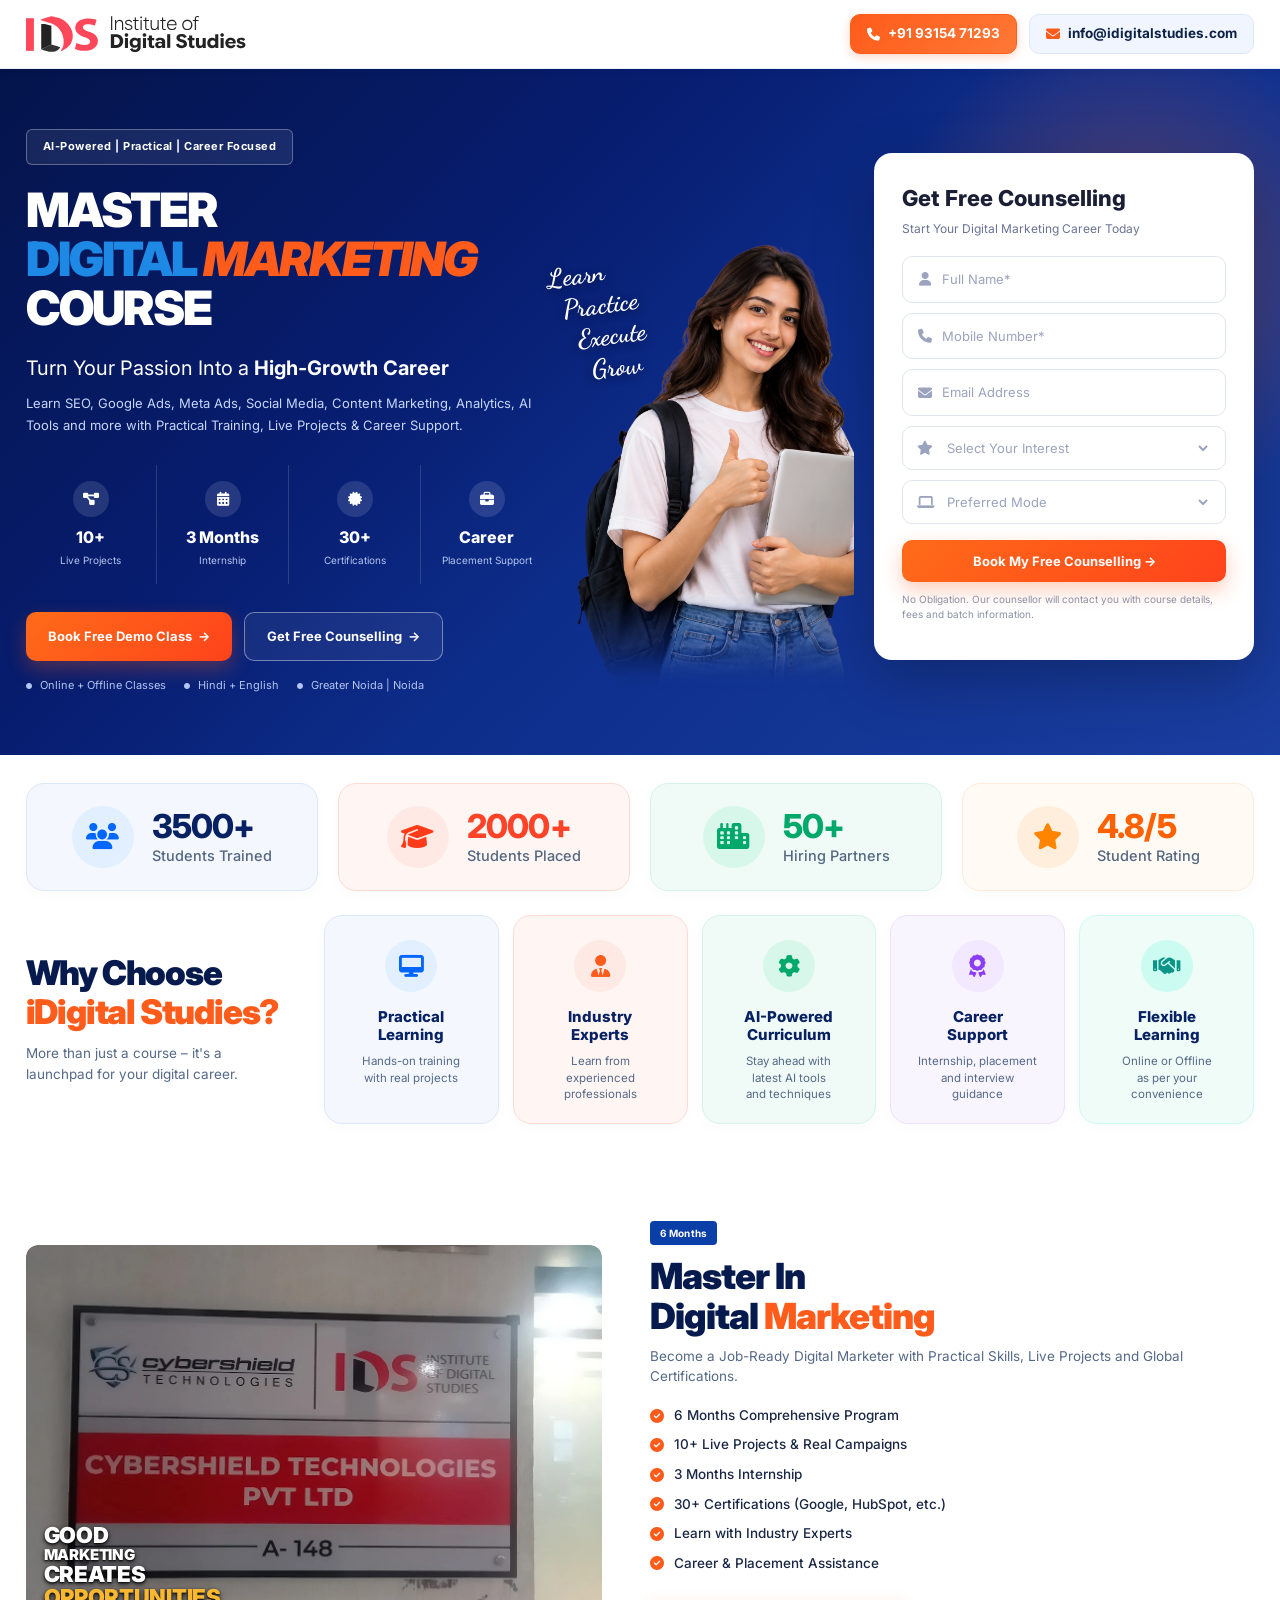
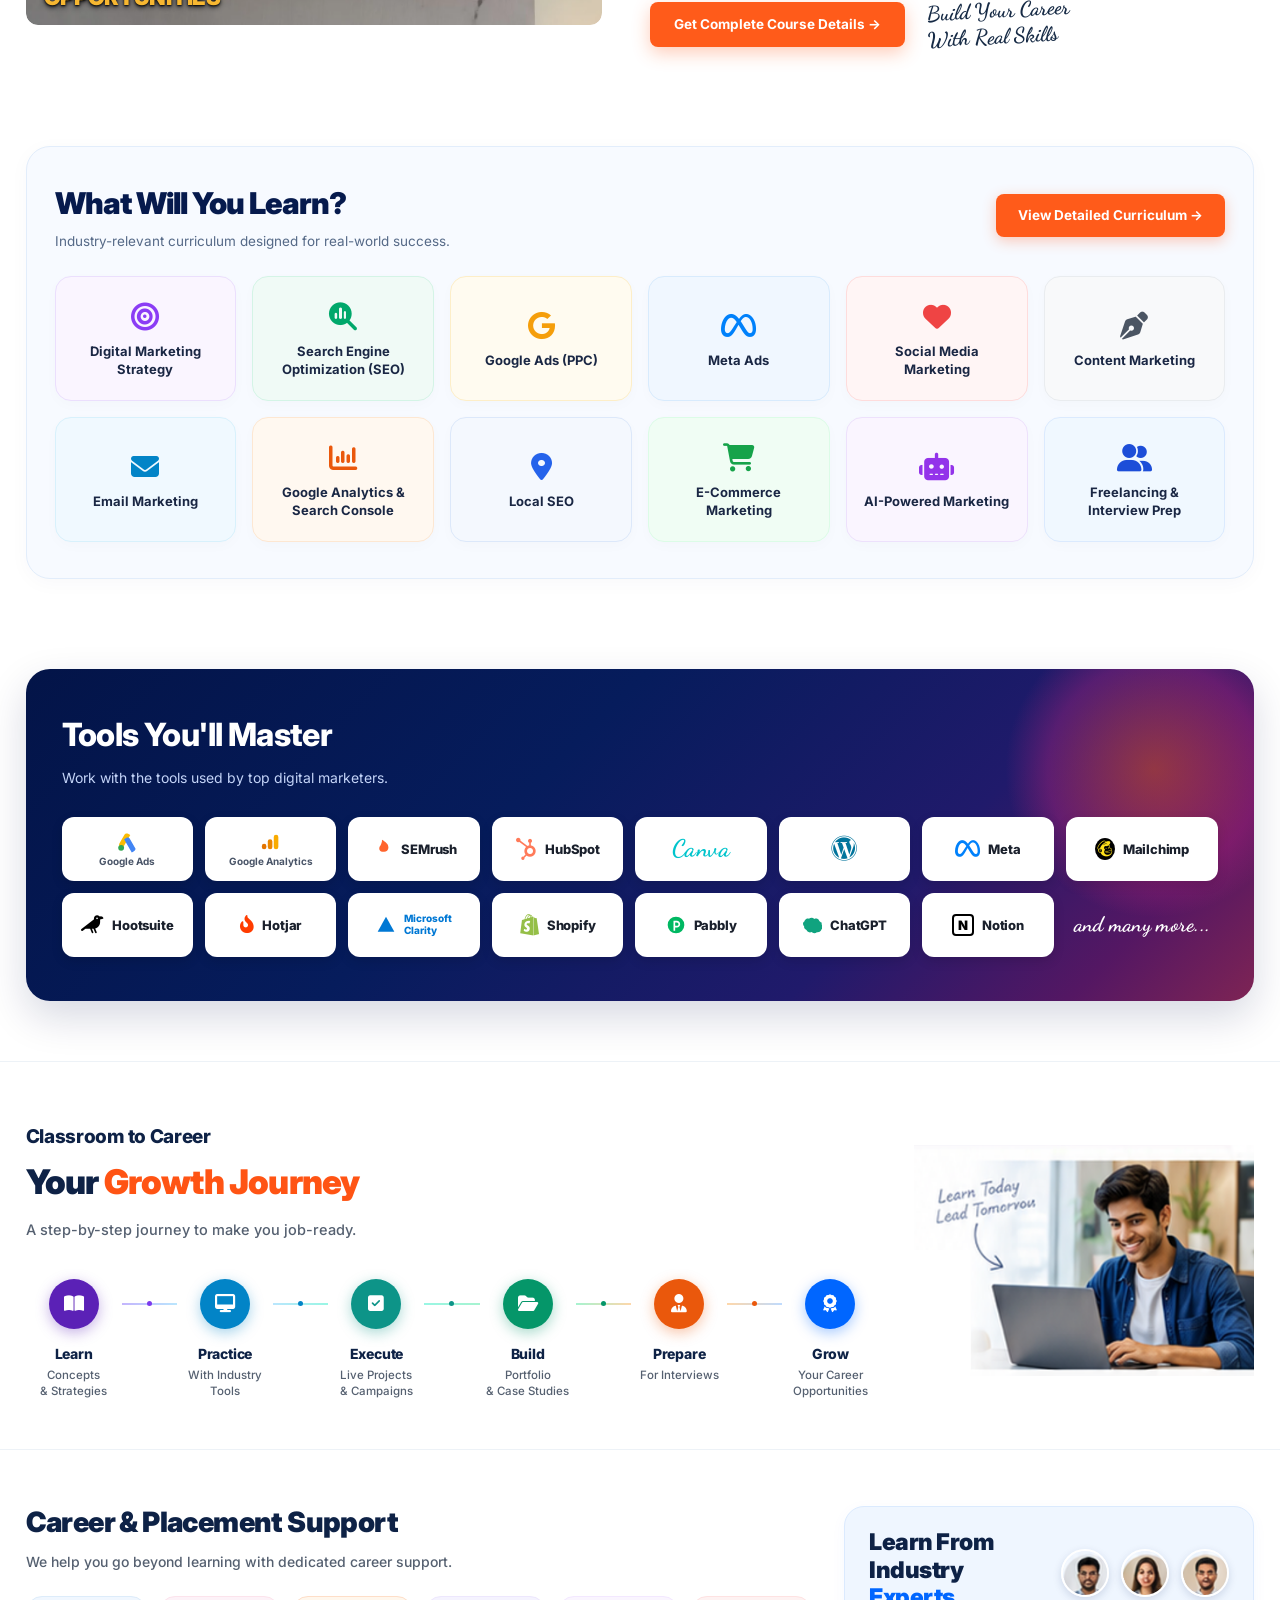
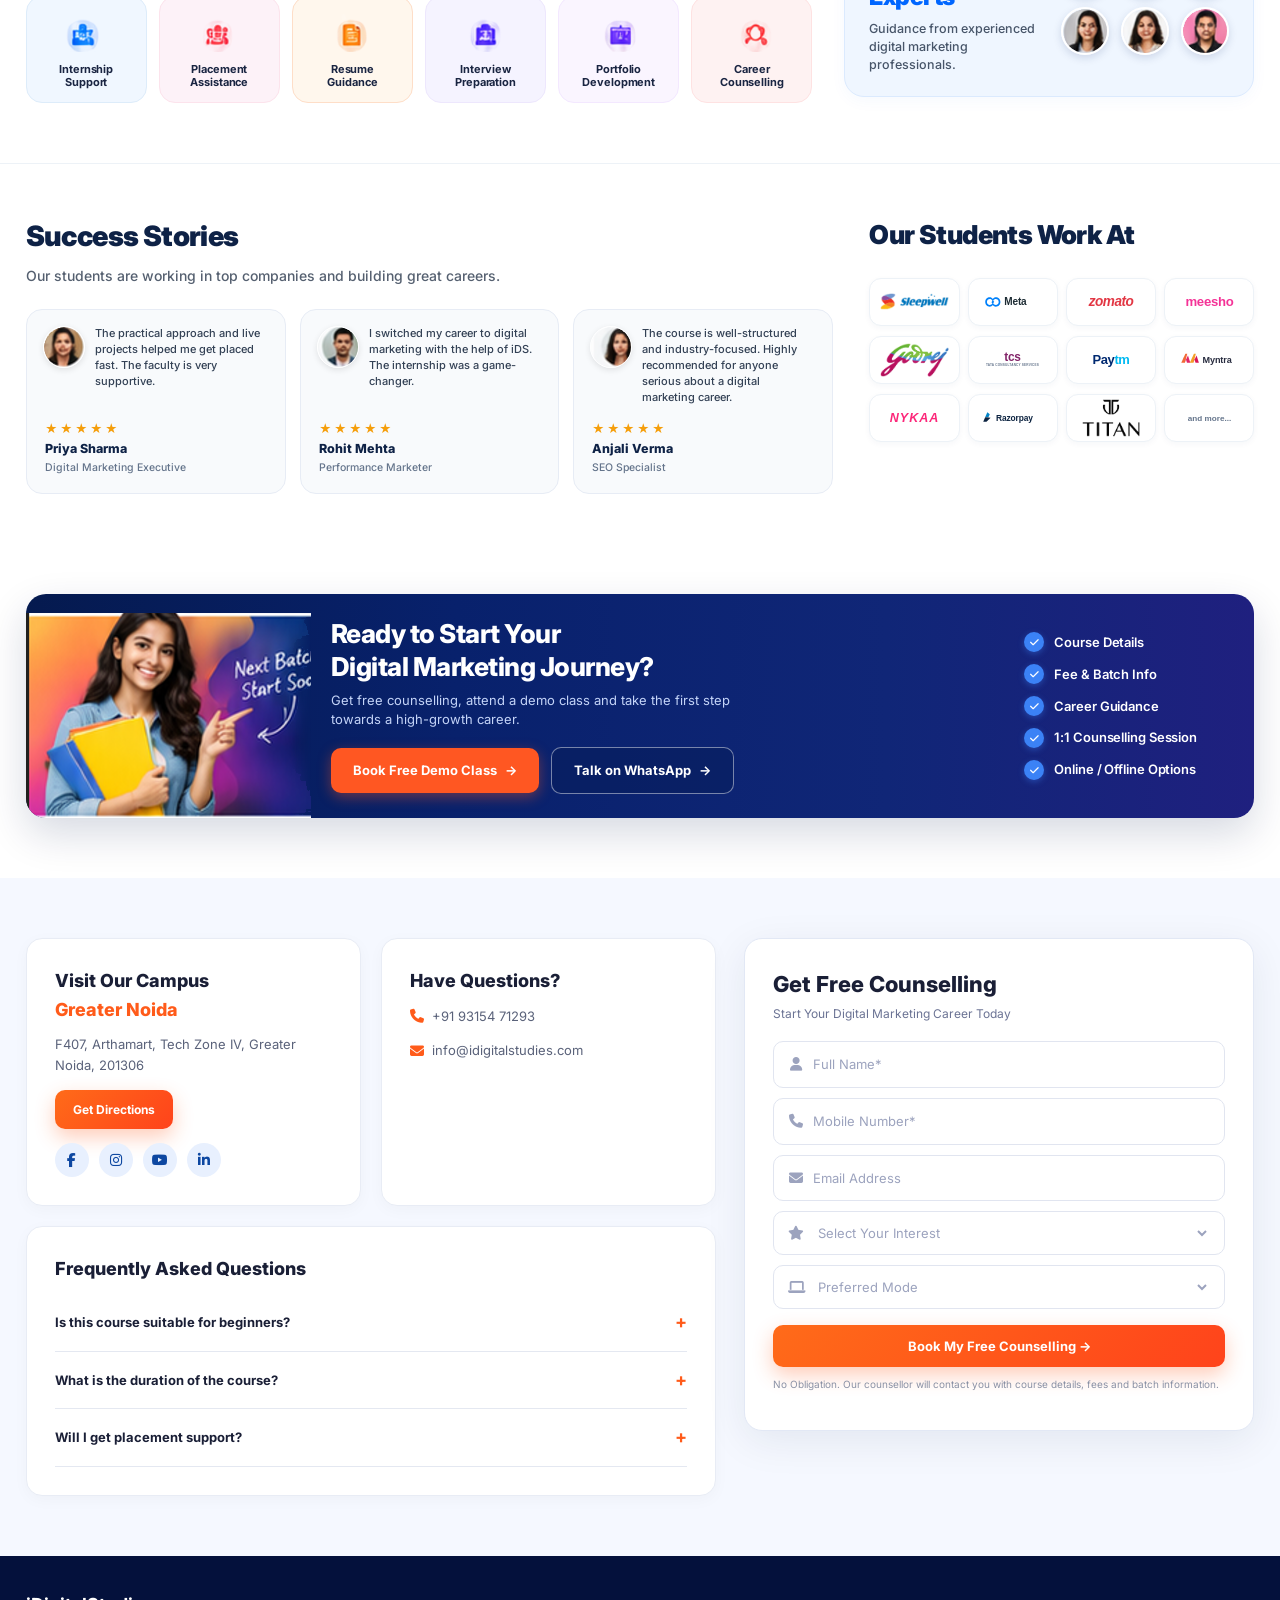
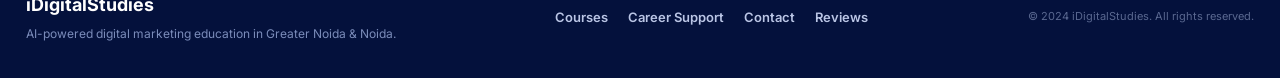
==== commit 5ded74fd: "added thanyou page" ====
--- a/index.html
+++ b/index.html
@@ -9,7 +9,7 @@
   <link rel="preconnect" href="https://fonts.gstatic.com" crossorigin>
   <link href="https://fonts.googleapis.com/css2?family=Inter:wght@400;500;600;700;800;900&family=Dancing+Script:wght@700&display=swap" rel="stylesheet">
   <link rel="stylesheet" href="https://cdnjs.cloudflare.com/ajax/libs/font-awesome/6.5.1/css/all.min.css">
-  <link rel="stylesheet" href="style.css?v=2.3">
+  <link rel="stylesheet" href="style.css?v=2.4">
 </head>
 <body>
 
@@ -22,7 +22,7 @@
 
     <div class="header-right">
       <a href="tel:+919315471293" class="nav-phone-link">
-        <i class="fas fa-phone-alt"></i>
+        <i class="fas fa-phone"></i>
         <span>+91 93154 71293</span>
       </a>
       <a href="mailto:info@idigitalstudies.com" class="nav-mail-link">
@@ -643,7 +643,7 @@
           <p>F407, Arthamart, Tech Zone IV, Greater Noida, 201306</p>
           <a class="btn btn-orange btn-sm" href="https://www.google.com/maps/search/?api=1&query=Arthamart+Tech+Zone+IV+Greater+Noida+201306" target="_blank" rel="noopener">Get Directions</a>
           <div class="campus-socials">
-            <a href="https://www.facebook.com/profile.php?id=61582820998856" target="_blank" rel="noopener" aria-label="Facebook"><i class="fab fa-facebook-f"></i></a>
+            <a href="https://www.facebook.com/idigitalstudies" target="_blank" rel="noopener" aria-label="Facebook"><i class="fab fa-facebook-f"></i></a>
             <a href="#"><i class="fab fa-instagram"></i></a>
             <a href="#"><i class="fab fa-youtube"></i></a>
             <a href="#"><i class="fab fa-linkedin-in"></i></a>
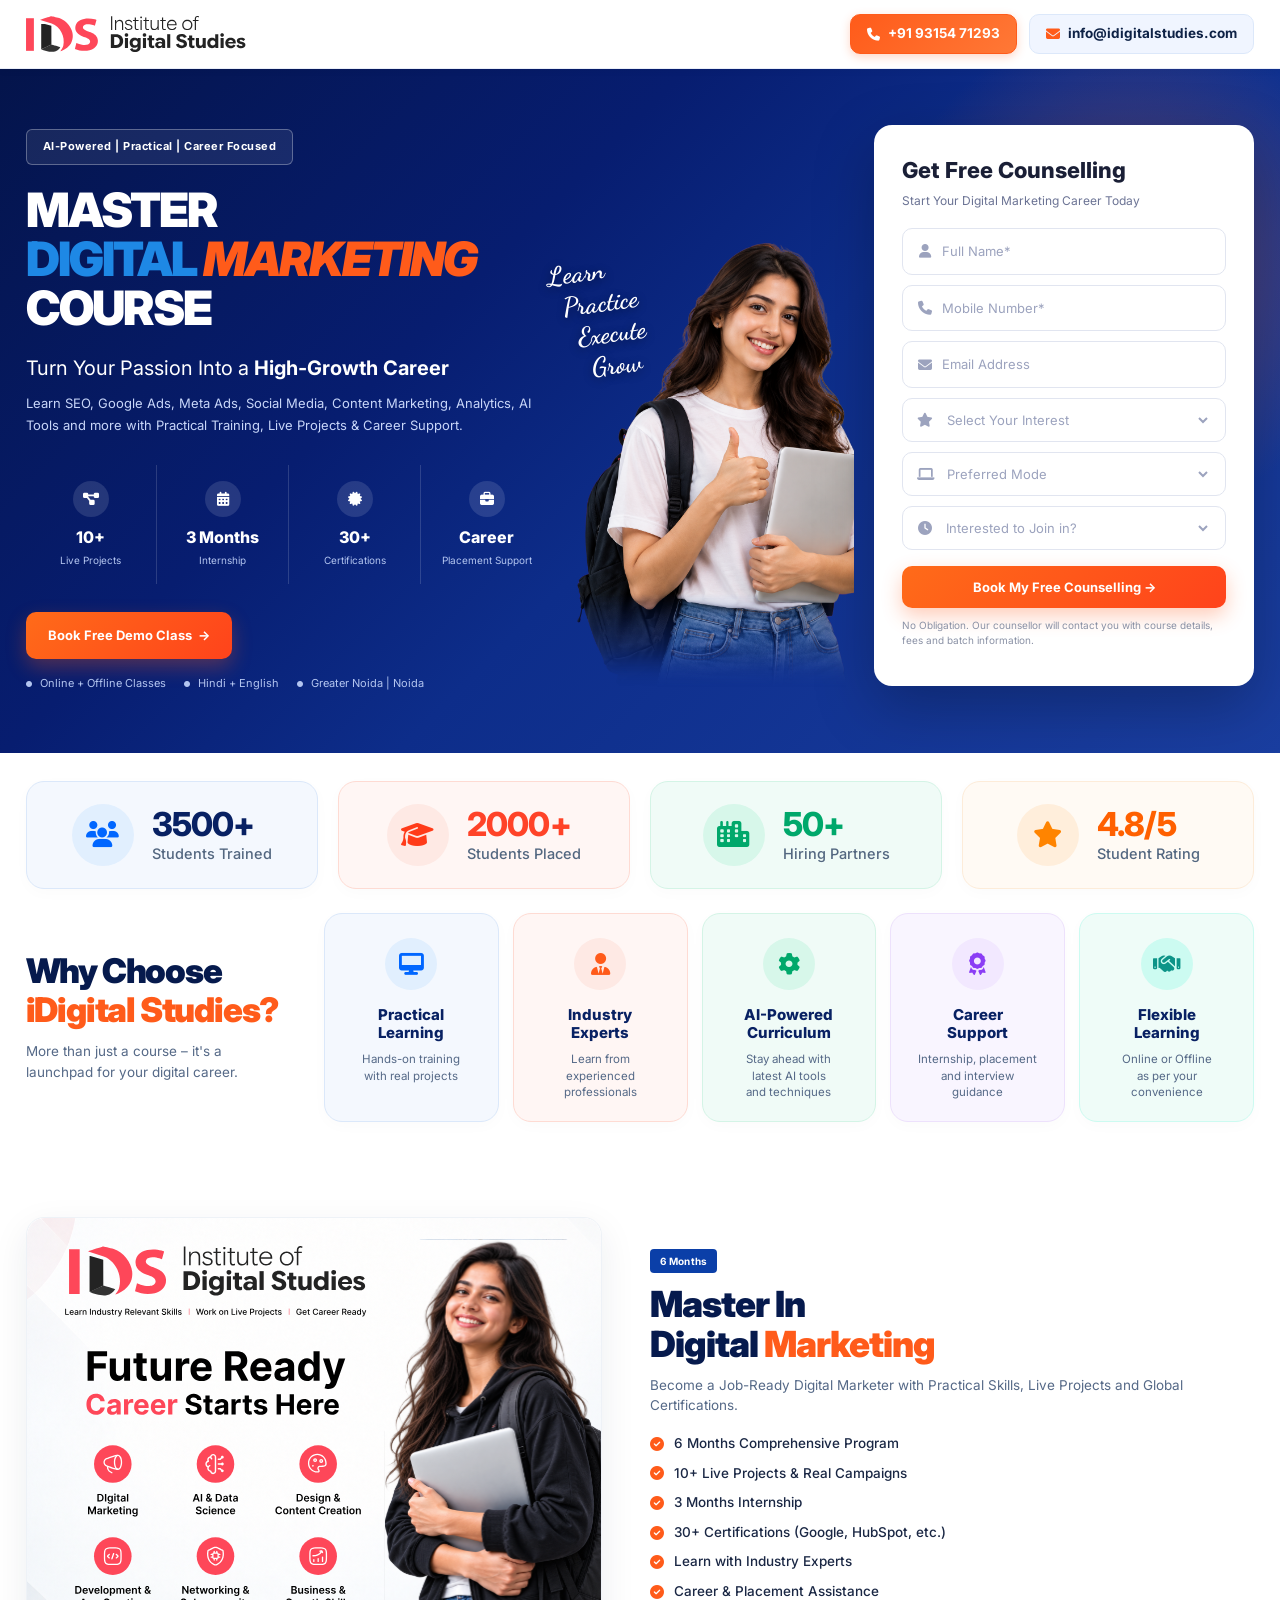
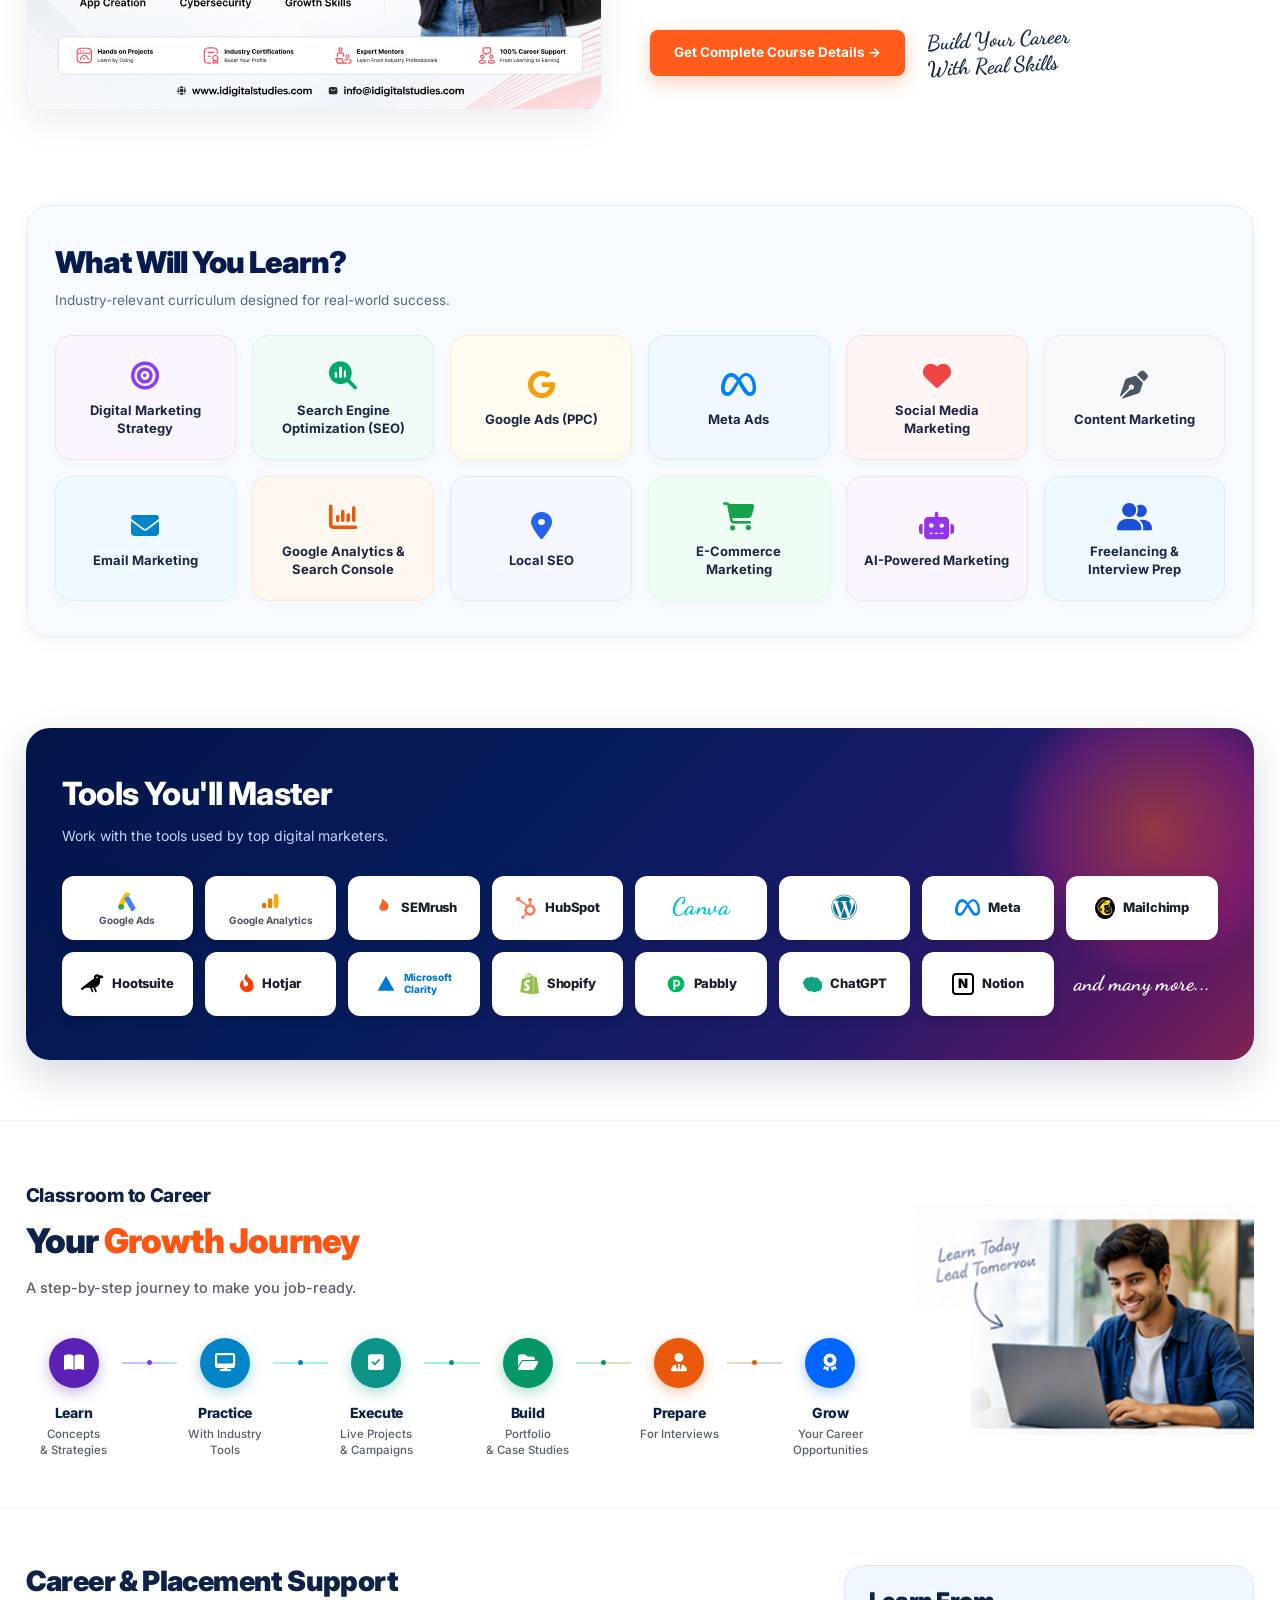
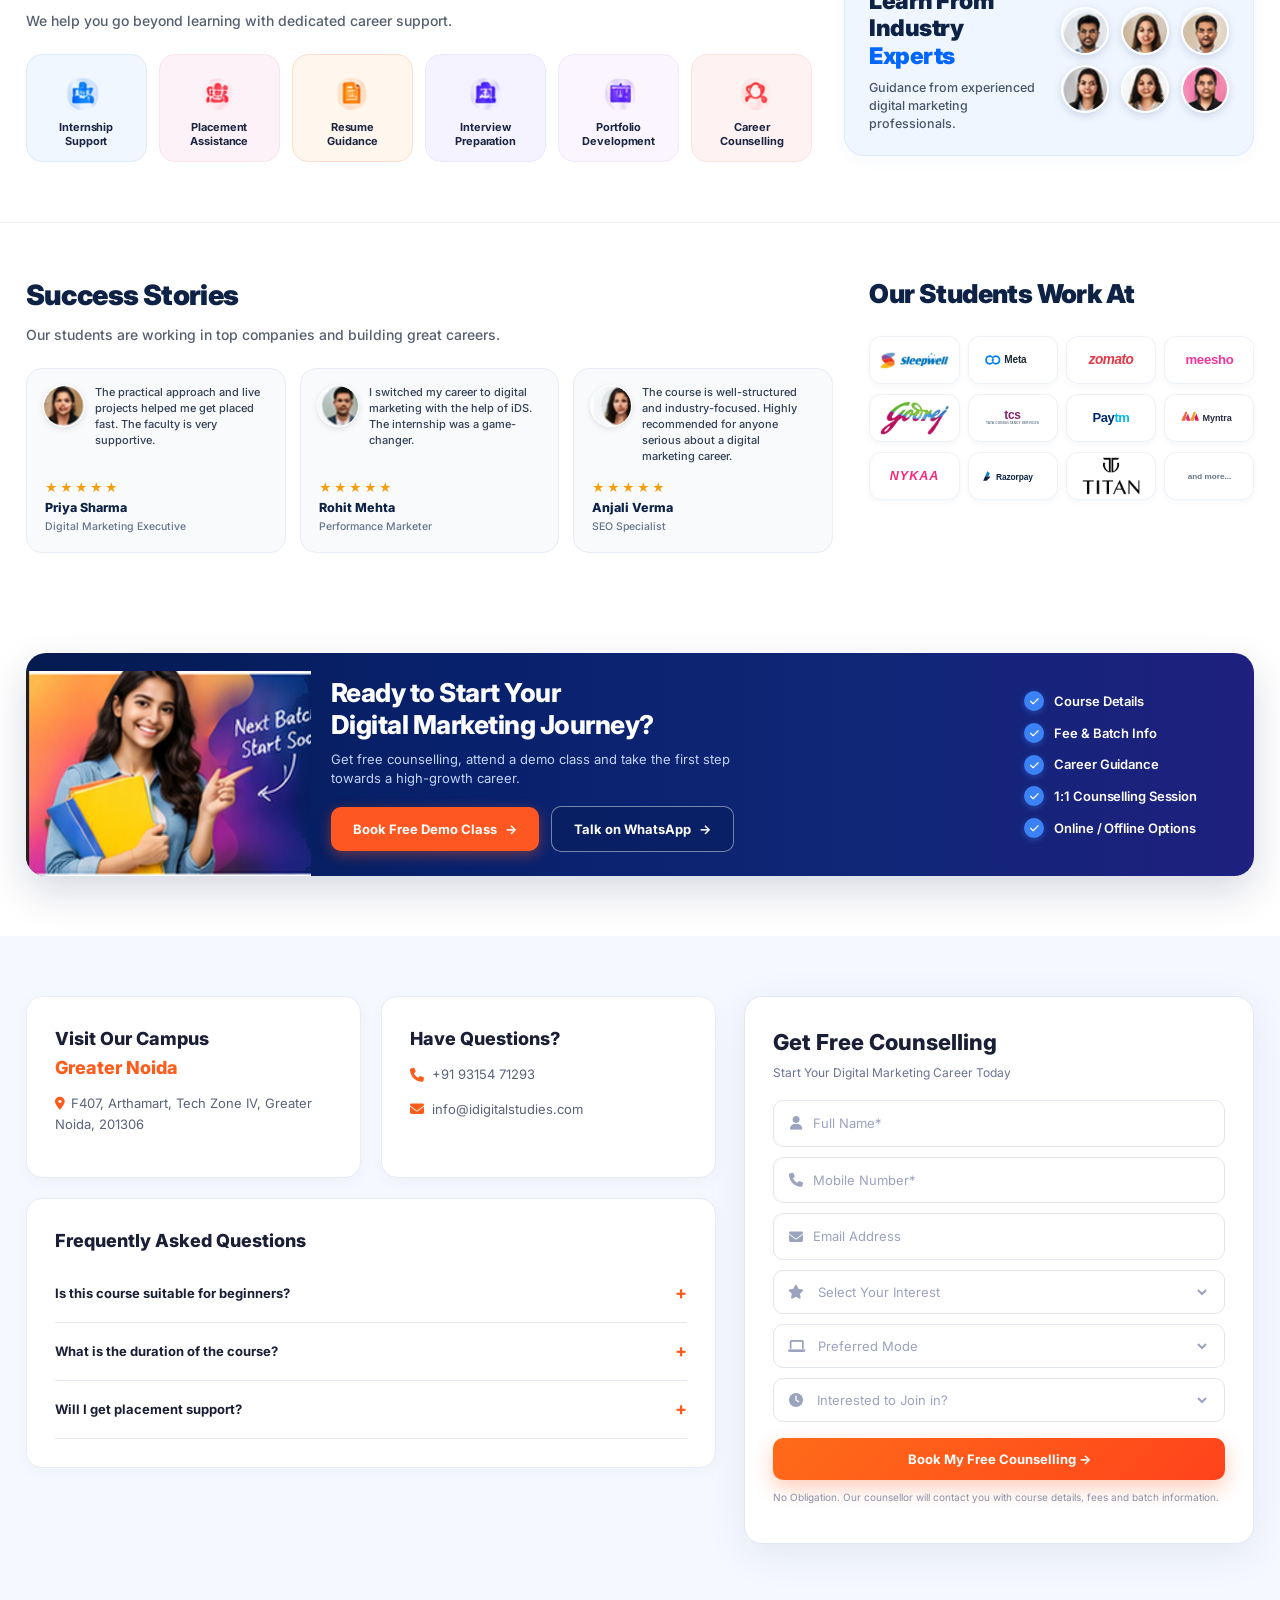
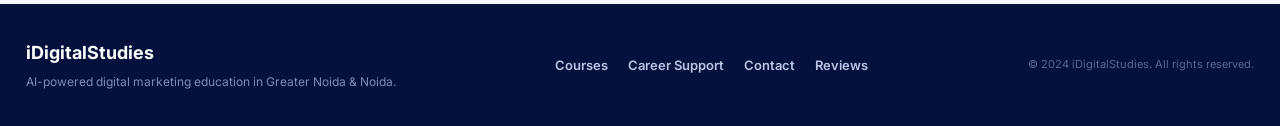
==== commit 3cf7c683: "added seo" ====
--- a/index.html
+++ b/index.html
@@ -3,13 +3,200 @@
 <head>
   <meta charset="UTF-8">
   <meta name="viewport" content="width=device-width, initial-scale=1.0">
-  <meta name="description" content="iDigitalStudies - AI-powered Master Digital Marketing Course in Greater Noida and Noida. Practical training, live projects, career support.">
-  <title>iDigitalStudies | Master Digital Marketing Course</title>
+  <meta http-equiv="X-UA-Compatible" content="IE=edge">
+
+  <!-- PRIMARY METADATA -->
+  <title>Master Digital Marketing Course in Greater Noida &amp; Noida | iDigitalStudies</title>
+  <meta name="description" content="Join iDigitalStudies for Master Digital Marketing Course in Greater Noida &amp; Noida. Learn SEO, Google Ads, Meta Ads, AI Tools with live projects &amp; 100% placement support. Book free demo class!">
+  <meta name="keywords" content="digital marketing course in greater noida, digital marketing institute in noida, master digital marketing course, seo training greater noida, google ads course, meta ads training, ai in digital marketing">
+  <meta name="author" content="iDigitalStudies">
+  <link rel="canonical" href="https://lp3.idigitalstudies.com/">
+  <meta name="robots" content="index, follow, max-image-preview:large, max-snippet:-1, max-video-preview:-1">
+  <meta name="theme-color" content="#ff5b1a">
+
+  <!-- LOCAL SEO GEO-TARGETING (Greater Noida & Noida West) -->
+  <meta name="geo.region" content="IN-UP">
+  <meta name="geo.placename" content="Greater Noida">
+  <meta name="geo.position" content="28.5996;77.4447">
+  <meta name="ICBM" content="28.5996, 77.4447">
+
+  <!-- OPEN GRAPH (Facebook, WhatsApp, LinkedIn Rich Previews) -->
+  <meta property="og:type" content="website">
+  <meta property="og:locale" content="en_IN">
+  <meta property="og:site_name" content="iDigitalStudies">
+  <meta property="og:title" content="Master Digital Marketing Course in Greater Noida &amp; Noida | iDigitalStudies">
+  <meta property="og:description" content="AI-Powered practical training, live client projects, and 100% career placement support in Greater Noida. Turn your passion into a high-growth career!">
+  <meta property="og:url" content="https://lp3.idigitalstudies.com/">
+  <meta property="og:image" content="https://lp3.idigitalstudies.com/assets/Frame_136.svg">
+  <meta property="og:image:alt" content="iDigitalStudies Master Digital Marketing Course Curriculum">
+
+  <!-- TWITTER CARDS -->
+  <meta name="twitter:card" content="summary_large_image">
+  <meta name="twitter:title" content="Master Digital Marketing Course in Greater Noida &amp; Noida | iDigitalStudies">
+  <meta name="twitter:description" content="AI-Powered practical training, live client projects, and 100% career placement support in Greater Noida. Enquire now!">
+  <meta name="twitter:image" content="https://lp3.idigitalstudies.com/assets/Frame_136.svg">
+
+  <!-- PERFORMANCE & RESOURCE HINTS -->
   <link rel="preconnect" href="https://fonts.googleapis.com">
   <link rel="preconnect" href="https://fonts.gstatic.com" crossorigin>
+  <link rel="preload" as="image" href="assets/Firefly.png?v=2" type="image/png">
+  <link rel="preload" as="image" href="assets/IDS_new_logo.svg" type="image/svg+xml">
+
+  <!-- STYLES -->
   <link href="https://fonts.googleapis.com/css2?family=Inter:wght@400;500;600;700;800;900&family=Dancing+Script:wght@700&display=swap" rel="stylesheet">
   <link rel="stylesheet" href="https://cdnjs.cloudflare.com/ajax/libs/font-awesome/6.5.1/css/all.min.css">
-  <link rel="stylesheet" href="style.css?v=2.4">
+  <link rel="stylesheet" href="style.css?v=3.2">
+
+  <!-- COMPREHENSIVE STRUCTURED DATA (JSON-LD SCHEMA.ORG) -->
+  <script type="application/ld+json">
+  {
+    "@context": "https://schema.org",
+    "@graph": [
+      {
+        "@type": ["EducationalOrganization", "LocalBusiness"],
+        "@id": "https://idigitalstudies.com/#organization",
+        "name": "iDigitalStudies",
+        "legalName": "iDigitalStudies Education & Training",
+        "url": "https://idigitalstudies.com/",
+        "sameAs": [
+          "https://lp3.idigitalstudies.com/"
+        ],
+        "logo": "https://lp3.idigitalstudies.com/assets/IDS_new_logo.svg",
+        "image": "https://lp3.idigitalstudies.com/assets/Frame_136.svg",
+        "description": "Premier digital marketing training institute in Greater Noida offering practical AI-powered courses, live client projects, and career placement assistance.",
+        "telephone": "+919315471293",
+        "email": "info@idigitalstudies.com",
+        "priceRange": "₹₹",
+        "address": {
+          "@type": "PostalAddress",
+          "streetAddress": "F407, Arthamart, Tech Zone IV",
+          "addressLocality": "Greater Noida",
+          "addressRegion": "Uttar Pradesh",
+          "postalCode": "201306",
+          "addressCountry": "IN"
+        },
+        "geo": {
+          "@type": "GeoCoordinates",
+          "latitude": 28.5996,
+          "longitude": 77.4447
+        },
+        "openingHoursSpecification": {
+          "@type": "OpeningHoursSpecification",
+          "dayOfWeek": ["Monday", "Tuesday", "Wednesday", "Thursday", "Friday", "Saturday"],
+          "opens": "09:00",
+          "closes": "19:00"
+        },
+        "aggregateRating": {
+          "@type": "AggregateRating",
+          "ratingValue": "4.9",
+          "reviewCount": "350",
+          "bestRating": "5",
+          "worstRating": "1"
+        }
+      },
+      {
+        "@type": "Course",
+        "@id": "https://lp3.idigitalstudies.com/#course",
+        "url": "https://lp3.idigitalstudies.com/",
+        "name": "Master in Digital Marketing Course",
+        "description": "Comprehensive practical digital marketing training covering SEO, Google Ads, Meta Ads, Social Media, Content Marketing, Google Analytics, AI Tools, and 100% placement support.",
+        "provider": {
+          "@id": "https://idigitalstudies.com/#organization"
+        },
+        "courseCode": "IDG-MDM",
+        "educationalCredentialAwarded": "Professional Certification in Digital Marketing & AI Tools",
+        "timeToComplete": "P6M",
+        "hasCourseInstance": {
+          "@type": "CourseInstance",
+          "courseMode": ["Onsite", "Online", "Blended"],
+          "courseWorkload": "6 Months (3 Months Intensive Training + 3 Months Internship)",
+          "location": {
+            "@type": "Place",
+            "name": "iDigitalStudies Campus",
+            "address": {
+              "@type": "PostalAddress",
+              "streetAddress": "F407, Arthamart, Tech Zone IV",
+              "addressLocality": "Greater Noida",
+              "postalCode": "201306",
+              "addressCountry": "IN"
+            }
+          }
+        },
+        "offers": {
+          "@type": "Offer",
+          "category": "Paid",
+          "priceCurrency": "INR",
+          "availability": "https://schema.org/InStock",
+          "url": "https://lp3.idigitalstudies.com/#contact"
+        }
+      },
+      {
+        "@type": "FAQPage",
+        "@id": "https://lp3.idigitalstudies.com/#faq",
+        "mainEntity": [
+          {
+            "@type": "Question",
+            "name": "Is this course suitable for beginners?",
+            "acceptedAnswer": {
+              "@type": "Answer",
+              "text": "Yes! Our course is designed for beginners as well as working professionals looking to upgrade their skills."
+            }
+          },
+          {
+            "@type": "Question",
+            "name": "What is the duration of the course?",
+            "acceptedAnswer": {
+              "@type": "Answer",
+              "text": "The Master in Digital Marketing course is 6 months, including 3 months of internship."
+            }
+          },
+          {
+            "@type": "Question",
+            "name": "Will I get placement support?",
+            "acceptedAnswer": {
+              "@type": "Answer",
+              "text": "Yes, we provide dedicated placement and career support to all students."
+            }
+          }
+        ]
+      },
+      {
+        "@type": "BreadcrumbList",
+        "@id": "https://lp3.idigitalstudies.com/#breadcrumb",
+        "itemListElement": [
+          {
+            "@type": "ListItem",
+            "position": 1,
+            "name": "iDigitalStudies Institute",
+            "item": "https://idigitalstudies.com/"
+          },
+          {
+            "@type": "ListItem",
+            "position": 2,
+            "name": "Course Landing Page",
+            "item": "https://lp3.idigitalstudies.com/"
+          },
+          {
+            "@type": "ListItem",
+            "position": 3,
+            "name": "Master in Digital Marketing",
+            "item": "https://lp3.idigitalstudies.com/#curriculum"
+          }
+        ]
+      },
+      {
+        "@type": "WebSite",
+        "@id": "https://lp3.idigitalstudies.com/#website",
+        "url": "https://lp3.idigitalstudies.com/",
+        "name": "iDigitalStudies Landing Page",
+        "description": "Master Digital Marketing Course Admissions in Greater Noida & Noida",
+        "publisher": {
+          "@id": "https://idigitalstudies.com/#organization"
+        }
+      }
+    ]
+  }
+  </script>
 </head>
 <body>
 
@@ -17,7 +204,7 @@
 <header class="site-header" id="top">
   <div class="container nav-wrap">
     <a class="brand" href="#top" aria-label="iDigitalStudies home">
-      <img src="assets/IDS_new_logo.svg" alt="iDigital Studies" class="brand-logo-img">
+      <img src="assets/IDS_new_logo.svg" alt="iDigitalStudies - Master Digital Marketing Course Institute in Greater Noida" class="brand-logo-img" width="220" height="38">
     </a>
 
     <div class="header-right">
@@ -65,7 +252,6 @@
 
       <div class="hero-actions">
         <a class="btn btn-orange" href="#contact">Book Free Demo Class <span>→</span></a>
-        <a class="btn btn-outline" href="#contact">Get Free Counselling <span>→</span></a>
       </div>
       <div class="hero-meta">
         <span><i class="fas fa-circle" style="font-size:6px;vertical-align:middle;margin-right:5px"></i> Online + Offline Classes</span>
@@ -82,7 +268,7 @@
           <span>Execute</span>
           <span>Grow</span>
         </div>
-        <img src="assets/Firefly.png?v=2" alt="Digital Marketing Student" class="hero-person-img">
+        <img src="assets/Firefly.png?v=2" alt="Digital Marketing Course Student at iDigitalStudies Greater Noida" class="hero-person-img" fetchpriority="high" decoding="async">
       </div>
     </div>
 
@@ -124,10 +310,21 @@
             <div class="input-wrap">
               <i class="fas fa-laptop"></i>
               <select name="mode">
-                <option>Preferred Mode</option>
+                <option value="">Preferred Mode</option>
                 <option>Offline</option>
                 <option>Online</option>
                 <option>Both / Flexible</option>
+              </select>
+            </div>
+          </label>
+          <label>
+            <div class="input-wrap">
+              <i class="fas fa-clock"></i>
+              <select name="timeline">
+                <option value="">Interested to Join in?</option>
+                <option value="Immediate Joining">Immediate Joining</option>
+                <option value="1 - 2 Months">1 - 2 Months</option>
+                <option value="Still Thinking">Still Thinking</option>
               </select>
             </div>
           </label>
@@ -217,13 +414,7 @@
 <section class="course-section" id="courses">
   <div class="container course-grid">
     <div class="course-image">
-      <img src="assets/gallery1.webp" alt="Cybershield Technologies IDS Signboard" loading="lazy">
-      <div class="course-image-overlay">
-        <span class="overlay-text-lg">GOOD</span>
-        <span class="overlay-text-sm">MARKETING</span>
-        <span class="overlay-text-lg">CREATES</span>
-        <span class="overlay-text-accent">OPPORTUNITIES</span>
-      </div>
+      <img src="assets/Frame_136.svg" alt="Master In Digital Marketing - iDigitalStudies" loading="lazy">
     </div>
     <div class="course-copy">
       <span class="pill">6 Months</span>
@@ -254,7 +445,6 @@
           <h2>What Will You Learn?</h2>
           <p>Industry-relevant curriculum designed for real-world success.</p>
         </div>
-        <a href="#contact" class="btn btn-orange">View Detailed Curriculum →</a>
       </div>
       <div class="curriculum-grid">
         <div class="topic topic-strategy"><i class="fas fa-bullseye"></i><span>Digital Marketing Strategy</span></div>
@@ -425,7 +615,7 @@
     </div>
 
     <div class="journey-right">
-      <img src="assets/journey_student_clean.png" alt="Learn Today Lead Tomorrow" class="journey-student-img">
+      <img src="assets/journey_student_clean.png" alt="Classroom to Career Digital Marketing Growth Journey - iDigitalStudies" class="journey-student-img" loading="lazy" decoding="async">
     </div>
   </div>
 </section>
@@ -499,12 +689,12 @@
       </div>
 
       <div class="experts-avatar-grid">
-        <div class="expert-avatar"><img src="assets/expert_1.png" alt="Industry Expert"></div>
-        <div class="expert-avatar"><img src="assets/expert_2.png" alt="Industry Expert"></div>
-        <div class="expert-avatar"><img src="assets/expert_3.png" alt="Industry Expert"></div>
-        <div class="expert-avatar"><img src="assets/expert_4.png" alt="Industry Expert"></div>
-        <div class="expert-avatar"><img src="assets/expert_5.png" alt="Industry Expert"></div>
-        <div class="expert-avatar"><img src="assets/expert_6.png" alt="Industry Expert"></div>
+        <div class="expert-avatar"><img src="assets/expert_1.png" alt="Industry Expert Mentor" loading="lazy" decoding="async"></div>
+        <div class="expert-avatar"><img src="assets/expert_2.png" alt="Industry Expert Mentor" loading="lazy" decoding="async"></div>
+        <div class="expert-avatar"><img src="assets/expert_3.png" alt="Industry Expert Mentor" loading="lazy" decoding="async"></div>
+        <div class="expert-avatar"><img src="assets/expert_4.png" alt="Industry Expert Mentor" loading="lazy" decoding="async"></div>
+        <div class="expert-avatar"><img src="assets/expert_5.png" alt="Industry Expert Mentor" loading="lazy" decoding="async"></div>
+        <div class="expert-avatar"><img src="assets/expert_6.png" alt="Industry Expert Mentor" loading="lazy" decoding="async"></div>
       </div>
     </div>
   </div>
@@ -523,7 +713,7 @@
         <div class="testimonial-card">
           <div class="t-top">
             <div class="t-avatar">
-              <img src="assets/student_1.png" alt="Priya Sharma">
+              <img src="assets/student_1.png" alt="Priya Sharma - iDigitalStudies Alumni" loading="lazy" decoding="async">
             </div>
             <p class="t-quote">The practical approach and live projects helped me get placed fast. The faculty is very supportive.</p>
           </div>
@@ -538,7 +728,7 @@
         <div class="testimonial-card">
           <div class="t-top">
             <div class="t-avatar">
-              <img src="assets/student_2.png" alt="Rohit Mehta">
+              <img src="assets/student_2.png" alt="Rohit Mehta - iDigitalStudies Alumni" loading="lazy" decoding="async">
             </div>
             <p class="t-quote">I switched my career to digital marketing with the help of iDS. The internship was a game-changer.</p>
           </div>
@@ -553,7 +743,7 @@
         <div class="testimonial-card">
           <div class="t-top">
             <div class="t-avatar">
-              <img src="assets/student_3.png" alt="Anjali Verma">
+              <img src="assets/student_3.png" alt="Anjali Verma - iDigitalStudies Alumni" loading="lazy" decoding="async">
             </div>
             <p class="t-quote">The course is well-structured and industry-focused. Highly recommended for anyone serious about a digital marketing career.</p>
           </div>
@@ -570,18 +760,18 @@
     <div class="students-work-at">
       <h3 class="work-at-title">Our Students Work At</h3>
       <div class="work-logos-grid">
-        <div class="work-logo-pill"><img src="assets/company_sleepwell.png" alt="Sleepwell"></div>
-        <div class="work-logo-pill"><img src="assets/company_meta.svg" alt="Meta"></div>
-        <div class="work-logo-pill"><img src="assets/company_zomato.svg" alt="Zomato"></div>
-        <div class="work-logo-pill"><img src="assets/company_meesho.svg" alt="Meesho"></div>
-        <div class="work-logo-pill"><img src="assets/company_godrej.png" alt="Godrej"></div>
-        <div class="work-logo-pill"><img src="assets/company_tcs.svg" alt="TCS"></div>
-        <div class="work-logo-pill"><img src="assets/company_paytm.svg" alt="Paytm"></div>
-        <div class="work-logo-pill"><img src="assets/company_myntra.svg" alt="Myntra"></div>
-        <div class="work-logo-pill"><img src="assets/company_nykaa.svg" alt="Nykaa"></div>
-        <div class="work-logo-pill"><img src="assets/company_razorpay.svg" alt="Razorpay"></div>
-        <div class="work-logo-pill"><img src="assets/company_titan.png" alt="Titan"></div>
-        <div class="work-logo-pill"><img src="assets/company_more.svg" alt="and more..."></div>
+        <div class="work-logo-pill"><img src="assets/company_sleepwell.png" alt="Sleepwell" loading="lazy" decoding="async"></div>
+        <div class="work-logo-pill"><img src="assets/company_meta.svg" alt="Meta" loading="lazy" decoding="async"></div>
+        <div class="work-logo-pill"><img src="assets/company_zomato.svg" alt="Zomato" loading="lazy" decoding="async"></div>
+        <div class="work-logo-pill"><img src="assets/company_meesho.svg" alt="Meesho" loading="lazy" decoding="async"></div>
+        <div class="work-logo-pill"><img src="assets/company_godrej.png" alt="Godrej" loading="lazy" decoding="async"></div>
+        <div class="work-logo-pill"><img src="assets/company_tcs.svg" alt="TCS" loading="lazy" decoding="async"></div>
+        <div class="work-logo-pill"><img src="assets/company_paytm.svg" alt="Paytm" loading="lazy" decoding="async"></div>
+        <div class="work-logo-pill"><img src="assets/company_myntra.svg" alt="Myntra" loading="lazy" decoding="async"></div>
+        <div class="work-logo-pill"><img src="assets/company_nykaa.svg" alt="Nykaa" loading="lazy" decoding="async"></div>
+        <div class="work-logo-pill"><img src="assets/company_razorpay.svg" alt="Razorpay" loading="lazy" decoding="async"></div>
+        <div class="work-logo-pill"><img src="assets/company_titan.png" alt="Titan" loading="lazy" decoding="async"></div>
+        <div class="work-logo-pill"><img src="assets/company_more.svg" alt="and more hiring partners" loading="lazy" decoding="async"></div>
       </div>
     </div>
   </div>
@@ -593,7 +783,7 @@
     <div class="cta-banner-box">
       <!-- Left: Student pointing with handwriting -->
       <div class="cta-student-wrap">
-        <img src="assets/cta_student_clean.png" alt="Next Batch Start Soon" class="cta-student-img">
+        <img src="assets/cta_student_clean.png" alt="Enroll Now for Digital Marketing Batch at iDigitalStudies" class="cta-student-img" loading="lazy" decoding="async">
       </div>
 
       <!-- Center: Headline, text and CTA buttons -->
@@ -640,14 +830,7 @@
       <div class="bottom-cards-row">
         <div class="bottom-card campus-card" id="campus">
           <h3>Visit Our Campus<br><span class="text-orange">Greater Noida</span></h3>
-          <p>F407, Arthamart, Tech Zone IV, Greater Noida, 201306</p>
-          <a class="btn btn-orange btn-sm" href="https://www.google.com/maps/search/?api=1&query=Arthamart+Tech+Zone+IV+Greater+Noida+201306" target="_blank" rel="noopener">Get Directions</a>
-          <div class="campus-socials">
-            <a href="https://www.facebook.com/idigitalstudies" target="_blank" rel="noopener" aria-label="Facebook"><i class="fab fa-facebook-f"></i></a>
-            <a href="#"><i class="fab fa-instagram"></i></a>
-            <a href="#"><i class="fab fa-youtube"></i></a>
-            <a href="#"><i class="fab fa-linkedin-in"></i></a>
-          </div>
+          <p><i class="fas fa-location-dot" style="color: #ff5b1a; margin-right: 6px;"></i>F407, Arthamart, Tech Zone IV, Greater Noida, 201306</p>
         </div>
         <div class="bottom-card contact-card">
           <h3>Have Questions?</h3>
@@ -713,10 +896,21 @@
             <div class="input-wrap">
               <i class="fas fa-laptop"></i>
               <select name="mode">
-                <option>Preferred Mode</option>
+                <option value="">Preferred Mode</option>
                 <option>Offline</option>
                 <option>Online</option>
                 <option>Both / Flexible</option>
+              </select>
+            </div>
+          </label>
+          <label>
+            <div class="input-wrap">
+              <i class="fas fa-clock"></i>
+              <select name="timeline">
+                <option value="">Interested to Join in?</option>
+                <option value="Immediate Joining">Immediate Joining</option>
+                <option value="1 - 2 Months">1 - 2 Months</option>
+                <option value="Still Thinking">Still Thinking</option>
               </select>
             </div>
           </label>
@@ -757,6 +951,6 @@
   <a href="https://wa.me/919315471293?text=Hi%20iDigitalStudies%2C%20I%20want%20free%20counselling." target="_blank" rel="noopener"><i class="fab fa-whatsapp"></i> WhatsApp</a>
 </div>
 
-<script src="script.js"></script>
+<script src="script.js?v=2.2"></script>
 </body>
 </html>
--- a/style.css
+++ b/style.css
@@ -742,16 +742,19 @@
 
 .course-image {
   position: relative;
-  border-radius: 12px;
+  border-radius: 18px;
   overflow: hidden;
+  box-shadow: 0 12px 36px rgba(14, 34, 70, 0.08);
+  border: 1px solid #eef2f7;
+  background: #fff;
 }
 
 .course-image img {
   width: 100%;
-  height: 380px;
-  object-fit: cover;
-  object-position: center;
-  border-radius: 12px;
+  height: auto;
+  aspect-ratio: 55 / 47;
+  object-fit: contain;
+  border-radius: 18px;
   display: block;
 }
 
@@ -2124,6 +2127,10 @@
     padding: 0;
   }
 
+  .brand {
+    padding-left: 6px;
+  }
+
   .brand-logo-img {
     height: 30px;
     max-width: 155px;
@@ -2255,39 +2262,145 @@
     margin-bottom: 14px;
   }
 
-  /* Numbers Section */
+  /* Numbers / Credibility Section */
   .numbers {
-    padding: 22px 0 10px;
+    padding: 20px 0 12px;
   }
 
   .numbers-grid {
+    display: grid;
     grid-template-columns: repeat(2, 1fr);
+    gap: 12px;
+  }
+
+  .number-card {
+    display: flex;
+    align-items: center;
+    justify-content: flex-start;
+    gap: 12px;
+    padding: 14px 14px;
+    border-radius: 16px;
+    box-shadow: 0 2px 10px rgba(0, 0, 0, 0.03);
+    min-height: 74px;
+  }
+
+  .number-card .num-icon {
+    width: 44px;
+    height: 44px;
+    border-radius: 12px;
+    font-size: 18px;
+    flex-shrink: 0;
+  }
+
+  .number-card .num-content {
+    display: flex;
+    flex-direction: column;
+    justify-content: center;
+    min-width: 0;
+  }
+
+  .number-card .num-content strong {
+    font-size: 21px;
+    font-weight: 800;
+    line-height: 1.15;
+    letter-spacing: -0.5px;
+    margin-bottom: 2px;
+  }
+
+  .number-card .num-content span {
+    font-size: 11.5px;
+    font-weight: 600;
+    line-height: 1.25;
+    white-space: normal;
+    color: #536780;
+    word-break: break-word;
+  }
+
+  /* Why iDS / Features */
+  .why-section {
+    padding: 30px 0 38px;
+  }
+
+  .why-header {
+    display: flex;
+    flex-direction: column;
+    gap: 20px;
+    align-items: center;
+    text-align: center;
+  }
+
+  .why-title h2 {
+    font-size: clamp(24px, 6.5vw, 29px);
+    line-height: 1.2;
+    letter-spacing: -0.6px;
+    margin-bottom: 8px;
+  }
+
+  .why-title p {
+    font-size: 13px;
+    max-width: 440px;
+    margin: 0 auto;
+    line-height: 1.5;
+  }
+
+  .feature-grid {
+    display: flex;
+    flex-direction: column;
     gap: 10px;
-  }
-
-  .number-card {
-    padding: 14px 12px;
-    gap: 12px;
-    border-radius: 14px;
-  }
-
-  .number-card b {
-    font-size: 20px;
-  }
-
-  .number-card span {
-    font-size: 11px;
-  }
-
-  /* Why iDS / Features */
-  .feature-grid {
-    grid-template-columns: 1fr;
-    gap: 12px;
-  }
-
-  .feature-card {
-    padding: 18px 16px;
-    border-radius: 14px;
+    width: 100%;
+    max-width: 480px;
+    margin: 0 auto;
+  }
+
+  .feature {
+    display: grid;
+    grid-template-columns: 46px 1fr;
+    grid-template-rows: auto auto;
+    column-gap: 14px;
+    row-gap: 3px;
+    align-items: center;
+    text-align: left;
+    padding: 14px 16px;
+    border-radius: 16px;
+    width: 100%;
+    box-shadow: 0 2px 10px rgba(0, 0, 0, 0.02);
+  }
+
+  .feature .icon {
+    grid-row: 1 / 3;
+    grid-column: 1;
+    margin: 0;
+    width: 46px;
+    height: 46px;
+    font-size: 19px;
+    border-radius: 12px;
+    display: flex;
+    align-items: center;
+    justify-content: center;
+    flex-shrink: 0;
+  }
+
+  .feature h3 {
+    grid-column: 2;
+    grid-row: 1;
+    margin: 0;
+    font-size: 15px;
+    font-weight: 800;
+    line-height: 1.25;
+    color: #082163;
+  }
+
+  .feature p {
+    grid-column: 2;
+    grid-row: 2;
+    margin: 0;
+    font-size: 12px;
+    line-height: 1.45;
+    color: #556987;
+  }
+
+  .feature br {
+    display: none;
   }
 
   /* Courses */
@@ -2301,31 +2414,93 @@
     margin: 0 auto;
   }
 
+  .course-image {
+    max-width: 480px;
+    margin: 0 auto;
+    width: 100%;
+  }
+
   .course-image img {
-    height: 220px;
+    height: auto;
+    width: 100%;
   }
 
   .course-body {
     padding: 20px 18px;
   }
 
-  /* Curriculum */
+  /* Curriculum Section */
+  .curriculum-section {
+    padding: 24px 0 36px;
+  }
+
+  .curriculum-box {
+    padding: 22px 14px 24px;
+    border-radius: 20px;
+  }
+
+  .curriculum-box .section-head-row {
+    margin-bottom: 20px;
+    gap: 12px;
+    text-align: center;
+    align-items: center;
+  }
+
+  .curriculum-box .section-head-row h2 {
+    font-size: clamp(22px, 6vw, 28px);
+    line-height: 1.2;
+    margin-bottom: 4px;
+  }
+
+  .curriculum-box .section-head-row p {
+    font-size: 13px;
+    color: #556987;
+    max-width: 92%;
+    margin: 0 auto;
+  }
+
+  .curriculum-box .section-head-row .btn-orange {
+    width: 100%;
+    max-width: 320px;
+    justify-content: center;
+    font-size: 13.5px;
+    padding: 12px 18px;
+    border-radius: 10px;
+    margin-top: 4px;
+  }
+
   .curriculum-grid {
     grid-template-columns: repeat(2, 1fr);
-    gap: 8px;
-  }
-
-  .curr-card {
-    padding: 12px 10px;
-    border-radius: 12px;
-  }
-
-  .curr-num {
-    font-size: 11px;
-  }
-
-  .curr-card h4 {
-    font-size: 12px;
+    gap: 10px;
+  }
+
+  .curriculum-grid .topic {
+    display: flex;
+    flex-direction: column;
+    align-items: center;
+    justify-content: center;
+    text-align: center;
+    padding: 14px 10px 12px;
+    border-radius: 14px;
+    min-height: 94px;
+    box-shadow: 0 2px 8px rgba(10, 34, 101, 0.03);
+    transition: transform 0.2s ease, box-shadow 0.2s ease;
+  }
+
+  .curriculum-grid .topic:active {
+    transform: scale(0.98);
+  }
+
+  .curriculum-grid .topic i {
+    font-size: 24px;
+    margin-bottom: 8px;
+  }
+
+  .curriculum-grid .topic span {
+    font-size: 11.5px;
+    font-weight: 700;
+    line-height: 1.28;
+    color: #1a2744;
   }
 
   /* Tools */
@@ -2399,58 +2574,123 @@
     gap: 28px;
   }
 
+  /* Career & Placement Support */
+  .support-section {
+    padding: 28px 0 36px;
+  }
+
+  .support-container {
+    grid-template-columns: 1fr;
+    gap: 24px;
+  }
+
   .support-header {
     text-align: center;
+    margin-bottom: 18px;
+  }
+
+  .support-header h2 {
+    font-size: clamp(22px, 6vw, 28px);
+    line-height: 1.25;
+    margin-bottom: 4px;
+  }
+
+  .support-header p {
+    font-size: 13px;
+    color: #556070;
+    max-width: 90%;
+    margin: 0 auto;
   }
 
   .support-cards-row {
-    grid-template-columns: repeat(2, 1fr);
+    grid-template-columns: repeat(3, 1fr);
     gap: 10px;
   }
 
-  .support-card {
-    padding: 14px 12px;
-    border-radius: 12px;
-  }
-
-  .support-card h4 {
-    font-size: 12.5px;
-  }
-
-  .support-card p {
+  .career-feature-card {
+    padding: 12px 6px 10px;
+    min-height: 94px;
+    border-radius: 14px;
+    box-shadow: 0 2px 8px rgba(10, 34, 101, 0.03);
+    display: flex;
+    flex-direction: column;
+    align-items: center;
+    justify-content: center;
+    text-align: center;
+  }
+
+  .career-icon-wrap {
+    height: 38px;
+    margin-bottom: 6px;
+    display: flex;
+    align-items: center;
+    justify-content: center;
+  }
+
+  .career-icon-img {
+    height: 32px;
+    width: auto;
+    max-width: 42px;
+    object-fit: contain;
+  }
+
+  .career-card-label {
     font-size: 11px;
+    font-weight: 700;
+    line-height: 1.25;
+    color: #1a2542;
   }
 
   .experts-banner-card {
     grid-template-columns: 1fr;
     text-align: center;
-    justify-items: center;
-    gap: 14px;
-    padding: 20px 16px;
-    max-width: 440px;
+    padding: 22px 16px;
+    border-radius: 20px;
+    gap: 16px;
+    max-width: 100%;
     margin: 0 auto;
+    box-sizing: border-box;
+  }
+
+  .experts-banner-content h3 {
+    font-size: 21px;
+    font-weight: 900;
+    line-height: 1.25;
+    margin-bottom: 6px;
+  }
+
+  .experts-banner-content p {
+    font-size: 13px;
+    color: #475569;
+    max-width: 90%;
+    margin: 0 auto;
+    line-height: 1.45;
   }
 
   .experts-avatar-grid {
-    grid-template-columns: repeat(3, 1fr);
-    gap: 8px;
-    max-width: 270px;
-  }
-
-  .expert-avatar-item img {
-    width: 48px;
-    height: 48px;
-  }
-
-  .expert-avatar-item .expert-name {
-    font-size: 10px;
-  }
-
-  .expert-avatar-item .expert-role {
-    font-size: 9px;
+    display: flex;
+    justify-content: center;
+    flex-wrap: wrap;
+    gap: 10px;
+    max-width: 320px;
+    margin: 0 auto;
+  }
+
+  .expert-avatar {
+    width: 46px;
+    height: 46px;
+    border-radius: 50%;
+    border: 2px solid #ffffff;
+    box-shadow: 0 3px 8px rgba(14, 43, 100, 0.15);
+    overflow: hidden;
+    flex-shrink: 0;
   }
 
   /* Success Stories & Work At */
+  .success-section {
+    padding: 30px 0 38px;
+  }
+
   .success-container {
     grid-template-columns: 1fr;
     gap: 28px;
@@ -2460,41 +2700,133 @@
     text-align: center;
   }
 
+  .success-title {
+    font-size: clamp(22px, 6vw, 28px);
+    line-height: 1.25;
+    margin-bottom: 4px;
+  }
+
+  .success-subtitle {
+    font-size: 13px;
+    color: #556070;
+    max-width: 90%;
+    margin: 0 auto 20px;
+  }
+
   .success-cards-row {
     grid-template-columns: 1fr;
+    gap: 14px;
+    text-align: left;
+  }
+
+  .testimonial-card {
+    background: #ffffff;
+    border: 1px solid #e2edfb;
+    border-radius: 16px;
+    padding: 16px 16px 14px;
+    min-height: auto;
+    text-align: left;
+    box-shadow: 0 3px 12px rgba(10, 34, 101, 0.04);
+  }
+
+  .t-top {
+    display: flex;
     gap: 12px;
-  }
-
-  .testimonial-card {
-    padding: 18px 16px;
-    border-radius: 14px;
+    align-items: flex-start;
+    margin-bottom: 12px;
+  }
+
+  .t-avatar {
+    width: 44px;
+    height: 44px;
+    border-radius: 50%;
+    border: 2px solid #ff5b1a;
+    box-shadow: 0 2px 6px rgba(255, 91, 26, 0.2);
+    overflow: hidden;
+    flex-shrink: 0;
+  }
+
+  .t-avatar img {
+    width: 100%;
+    height: 100%;
+    object-fit: cover;
+  }
+
+  .t-quote {
+    font-size: 12.5px;
+    line-height: 1.5;
+    color: #334155;
+    font-weight: 500;
+  }
+
+  .t-bottom {
+    margin-top: 8px;
+    padding-top: 10px;
+    border-top: 1px solid #edf2f7;
+  }
+
+  .t-stars {
+    color: #f59e0b;
+    font-size: 12.5px;
+    letter-spacing: 2px;
+    margin-bottom: 4px;
+    line-height: 1;
+  }
+
+  .t-name {
+    font-size: 13.5px;
+    font-weight: 800;
+    color: #0e2246;
+    margin-bottom: 1px;
+  }
+
+  .t-role {
+    font-size: 11px;
+    color: #0066ff;
+    font-weight: 600;
   }
 
   .students-work-at {
-    max-width: 440px;
+    background: #f7faff;
+    border: 1px solid #e2edfb;
+    border-radius: 20px;
+    padding: 22px 14px;
+    text-align: center;
+    max-width: 100%;
     margin: 0 auto;
-    padding: 22px 16px;
-    border-radius: 16px;
+    box-sizing: border-box;
+  }
+
+  .work-at-title {
+    font-size: clamp(19px, 5.5vw, 22px);
+    font-weight: 900;
+    color: #0e2246;
     text-align: center;
-  }
-
-  .work-at-title {
-    text-align: center;
+    margin-bottom: 16px;
+    letter-spacing: -0.4px;
   }
 
   .work-logos-grid {
     grid-template-columns: repeat(3, 1fr);
-    gap: 8px 6px;
+    gap: 8px;
   }
 
   .work-logo-pill {
-    height: 42px;
+    height: 44px;
+    background: #ffffff;
+    border: 1px solid #edf2f7;
+    border-radius: 12px;
+    display: flex;
+    align-items: center;
+    justify-content: center;
     padding: 6px 8px;
+    box-shadow: 0 2px 6px rgba(14, 43, 100, 0.03);
   }
 
   .work-logo-pill img {
     max-height: 22px;
-    max-width: 70px;
+    max-width: 82px;
+    object-fit: contain;
   }
 
   /* Ready to Start CTA Banner */
@@ -2672,14 +3004,183 @@
   }
 
   .numbers-grid {
-    grid-template-columns: 1fr;
+    grid-template-columns: repeat(2, 1fr);
+    gap: 8px;
+  }
+
+  .number-card {
+    padding: 12px 10px;
+    gap: 10px;
+    border-radius: 14px;
+    min-height: 68px;
+  }
+
+  .number-card .num-icon {
+    width: 38px;
+    height: 38px;
+    border-radius: 10px;
+    font-size: 16px;
+  }
+
+  .number-card .num-content strong {
+    font-size: 19px;
+  }
+
+  .number-card .num-content span {
+    font-size: 10.5px;
+    line-height: 1.2;
   }
 
   .support-cards-row {
-    grid-template-columns: 1fr;
+    grid-template-columns: repeat(3, 1fr);
+    gap: 8px;
+  }
+
+  .career-feature-card {
+    padding: 10px 4px 8px;
+    min-height: 88px;
+    border-radius: 12px;
+  }
+
+  .career-icon-wrap {
+    height: 34px;
+    margin-bottom: 4px;
+  }
+
+  .career-icon-img {
+    height: 28px;
+    max-width: 36px;
+  }
+
+  .career-card-label {
+    font-size: 10.5px;
+    line-height: 1.2;
+  }
+
+  .experts-avatar-grid {
+    gap: 8px;
+  }
+
+  .expert-avatar {
+    width: 42px;
+    height: 42px;
+  }
+
+  .testimonial-card {
+    padding: 14px 14px 12px;
+  }
+
+  .t-quote {
+    font-size: 12px;
+  }
+
+  .work-logos-grid {
+    gap: 6px;
+  }
+
+  .work-logo-pill {
+    height: 40px;
+    padding: 4px 6px;
+  }
+
+  .work-logo-pill img {
+    max-height: 19px;
+  }
+
+  .curriculum-box {
+    padding: 18px 12px 20px;
+    border-radius: 16px;
   }
 
   .curriculum-grid {
-    grid-template-columns: 1fr;
-  }
-}
+    grid-template-columns: repeat(2, 1fr);
+    gap: 8px;
+  }
+
+  .curriculum-grid .topic {
+    padding: 12px 8px 10px;
+    min-height: 88px;
+    border-radius: 12px;
+  }
+
+  .curriculum-grid .topic i {
+    font-size: 22px;
+    margin-bottom: 6px;
+  }
+
+  .curriculum-grid .topic span {
+    font-size: 11px;
+    line-height: 1.22;
+  }
+
+  .feature {
+    padding: 12px 14px;
+    column-gap: 12px;
+    border-radius: 14px;
+  }
+
+  .feature .icon {
+    width: 42px;
+    height: 42px;
+    font-size: 17px;
+  }
+
+  .feature h3 {
+    font-size: 14.5px;
+  }
+
+  .feature p {
+    font-size: 11.5px;
+  }
+}
+
+@media (max-width: 340px) {
+  .numbers-grid {
+    gap: 6px;
+  }
+  .number-card {
+    padding: 10px 8px;
+    gap: 8px;
+  }
+  .number-card .num-icon {
+    width: 34px;
+    height: 34px;
+    font-size: 14px;
+  }
+  .number-card .num-content strong {
+    font-size: 17px;
+  }
+  .number-card .num-content span {
+    font-size: 10px;
+  }
+  .curriculum-grid {
+    gap: 6px;
+  }
+  .curriculum-grid .topic {
+    padding: 10px 6px 8px;
+    min-height: 80px;
+    border-radius: 10px;
+  }
+  .curriculum-grid .topic i {
+    font-size: 19px;
+    margin-bottom: 5px;
+  }
+  .curriculum-grid span {
+    font-size: 10px;
+  }
+  .support-cards-row {
+    grid-template-columns: repeat(2, 1fr);
+    gap: 6px;
+  }
+  .career-feature-card {
+    padding: 9px 4px 7px;
+    min-height: 82px;
+  }
+  .expert-avatar {
+    width: 38px;
+    height: 38px;
+  }
+  .work-logos-grid {
+    grid-template-columns: repeat(2, 1fr);
+  }
+}
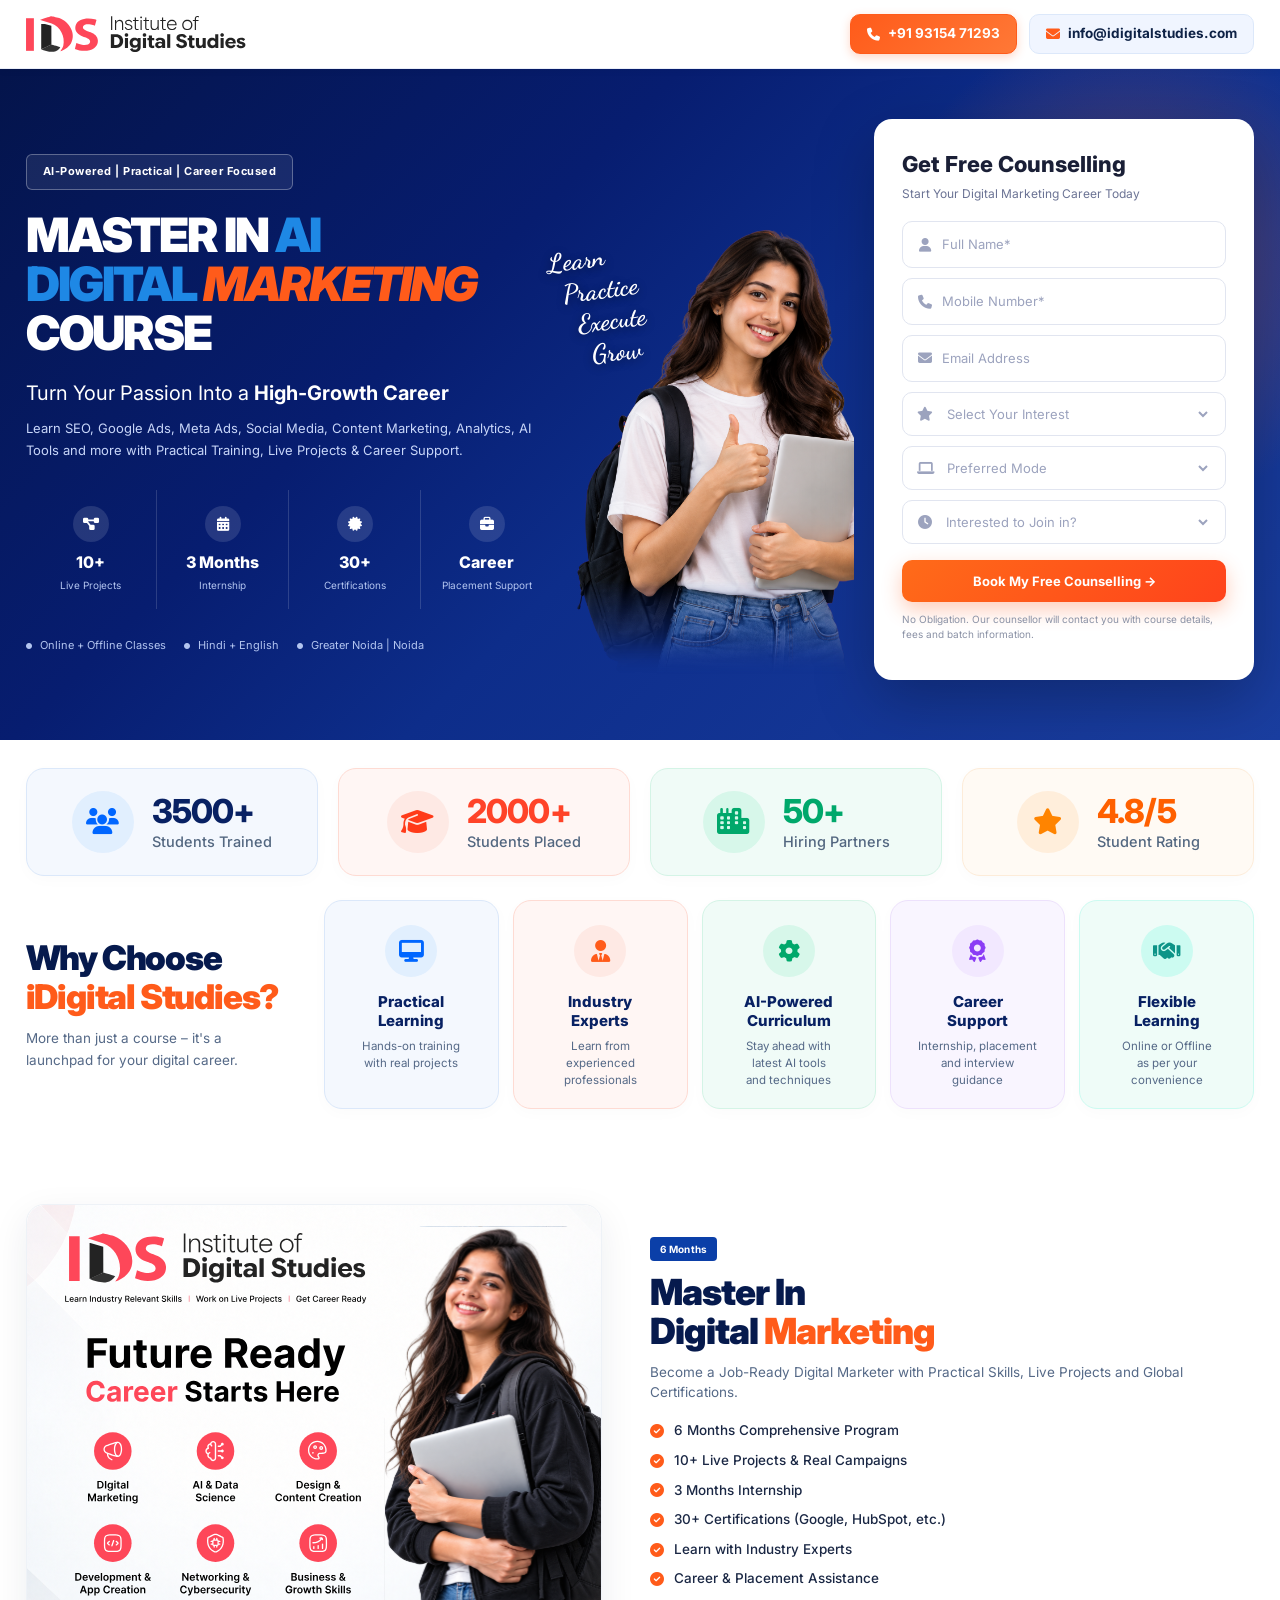
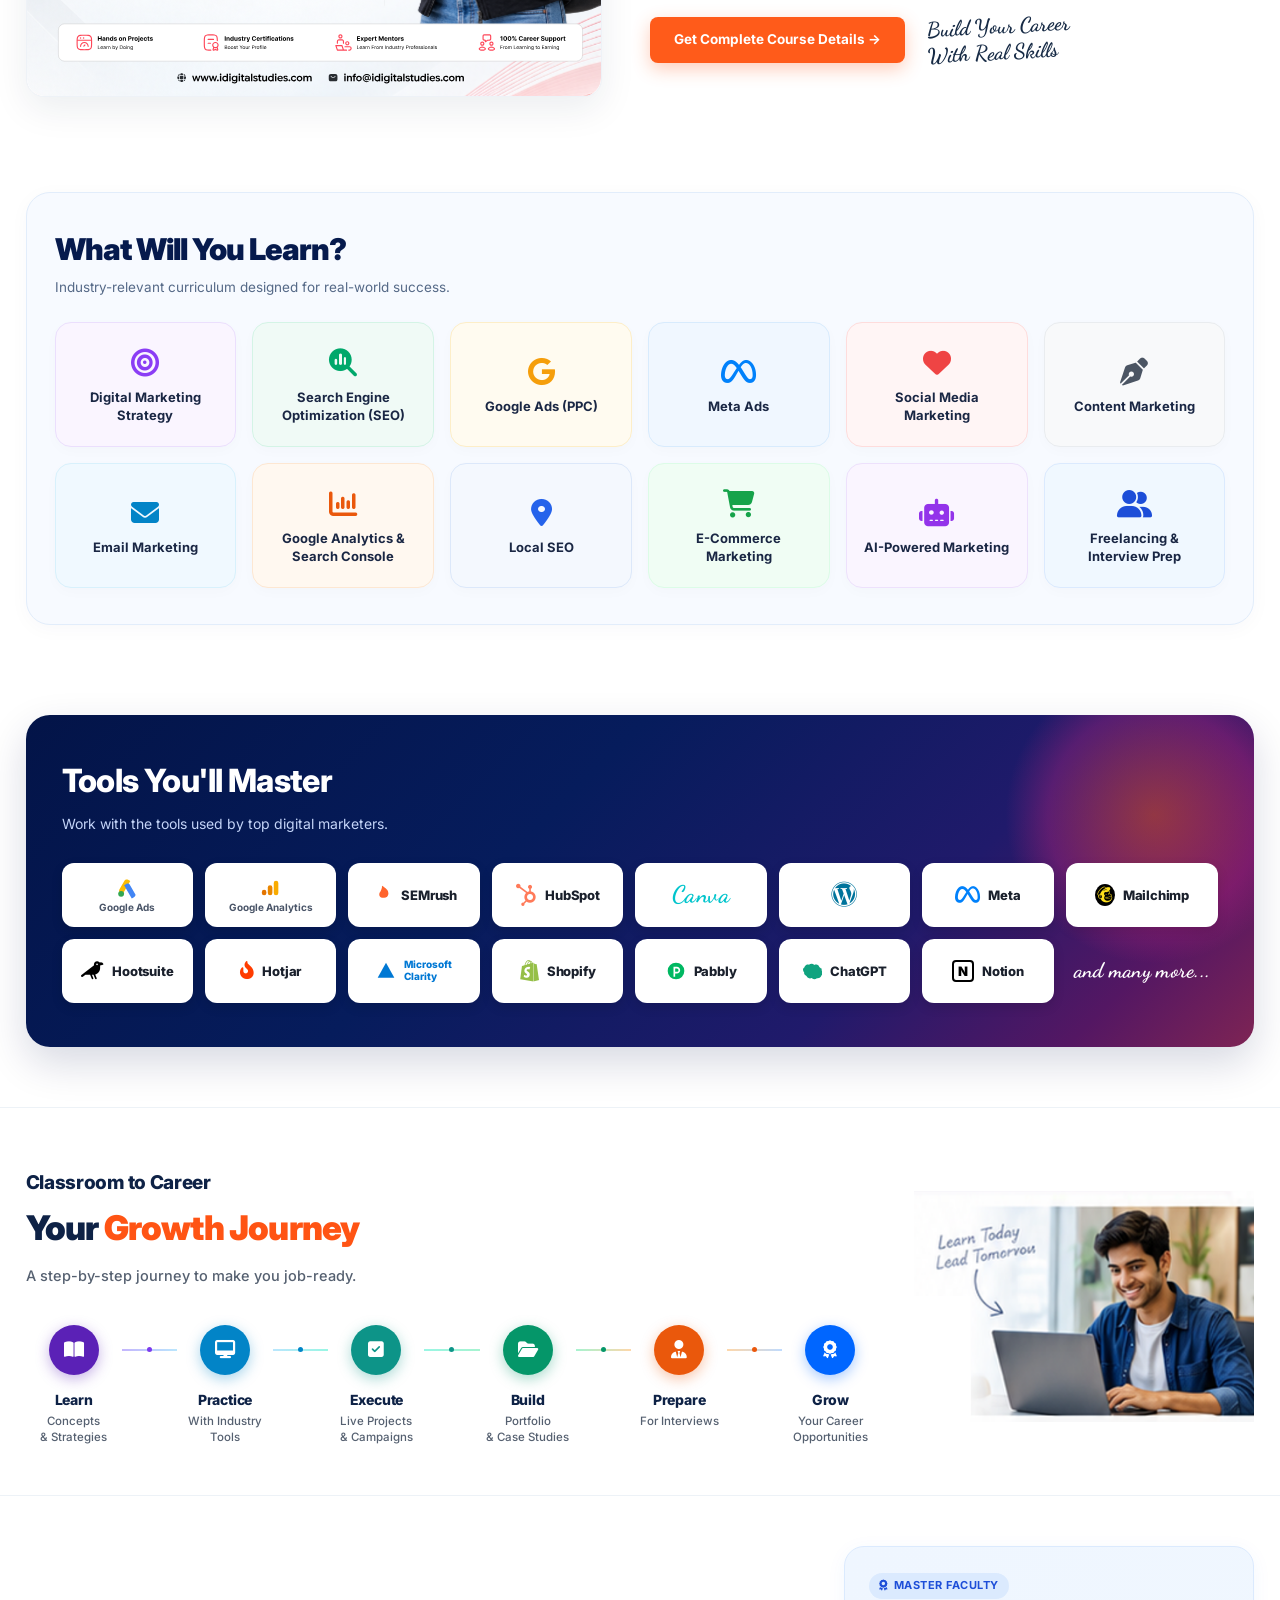
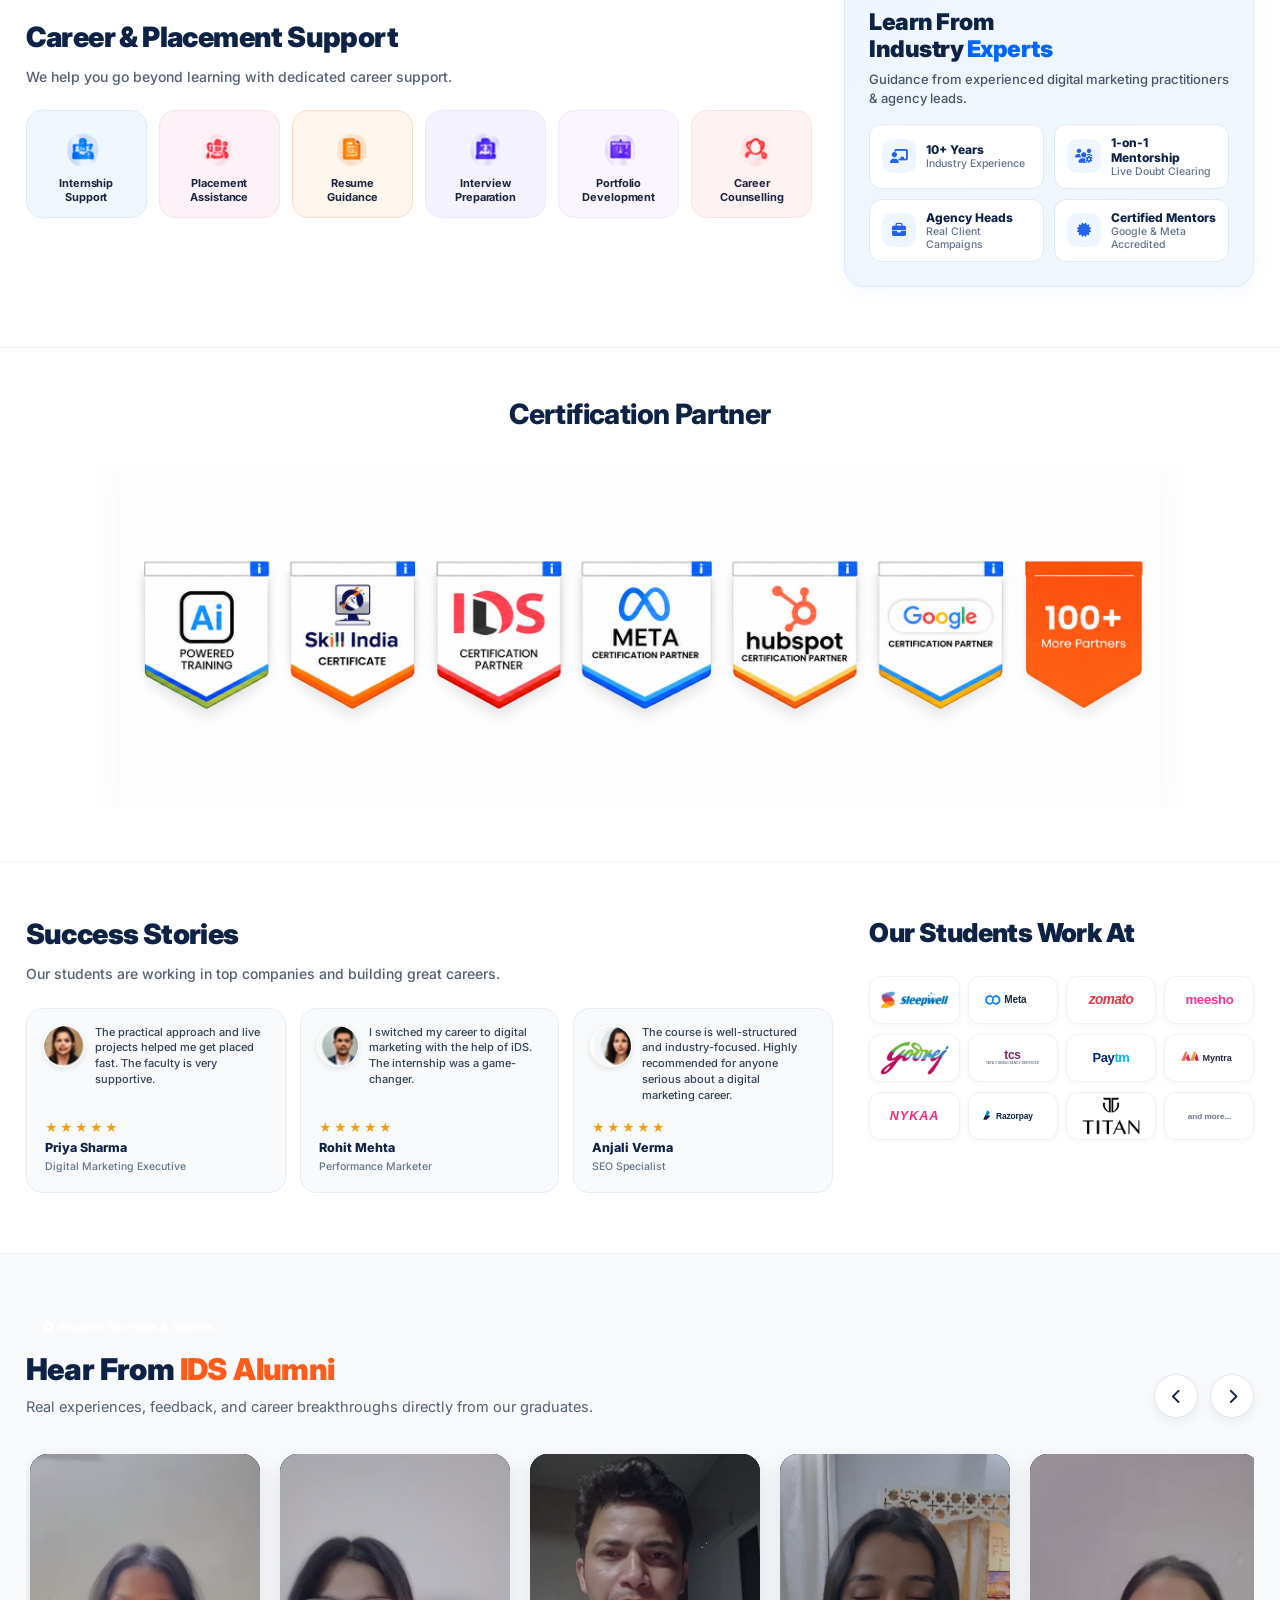
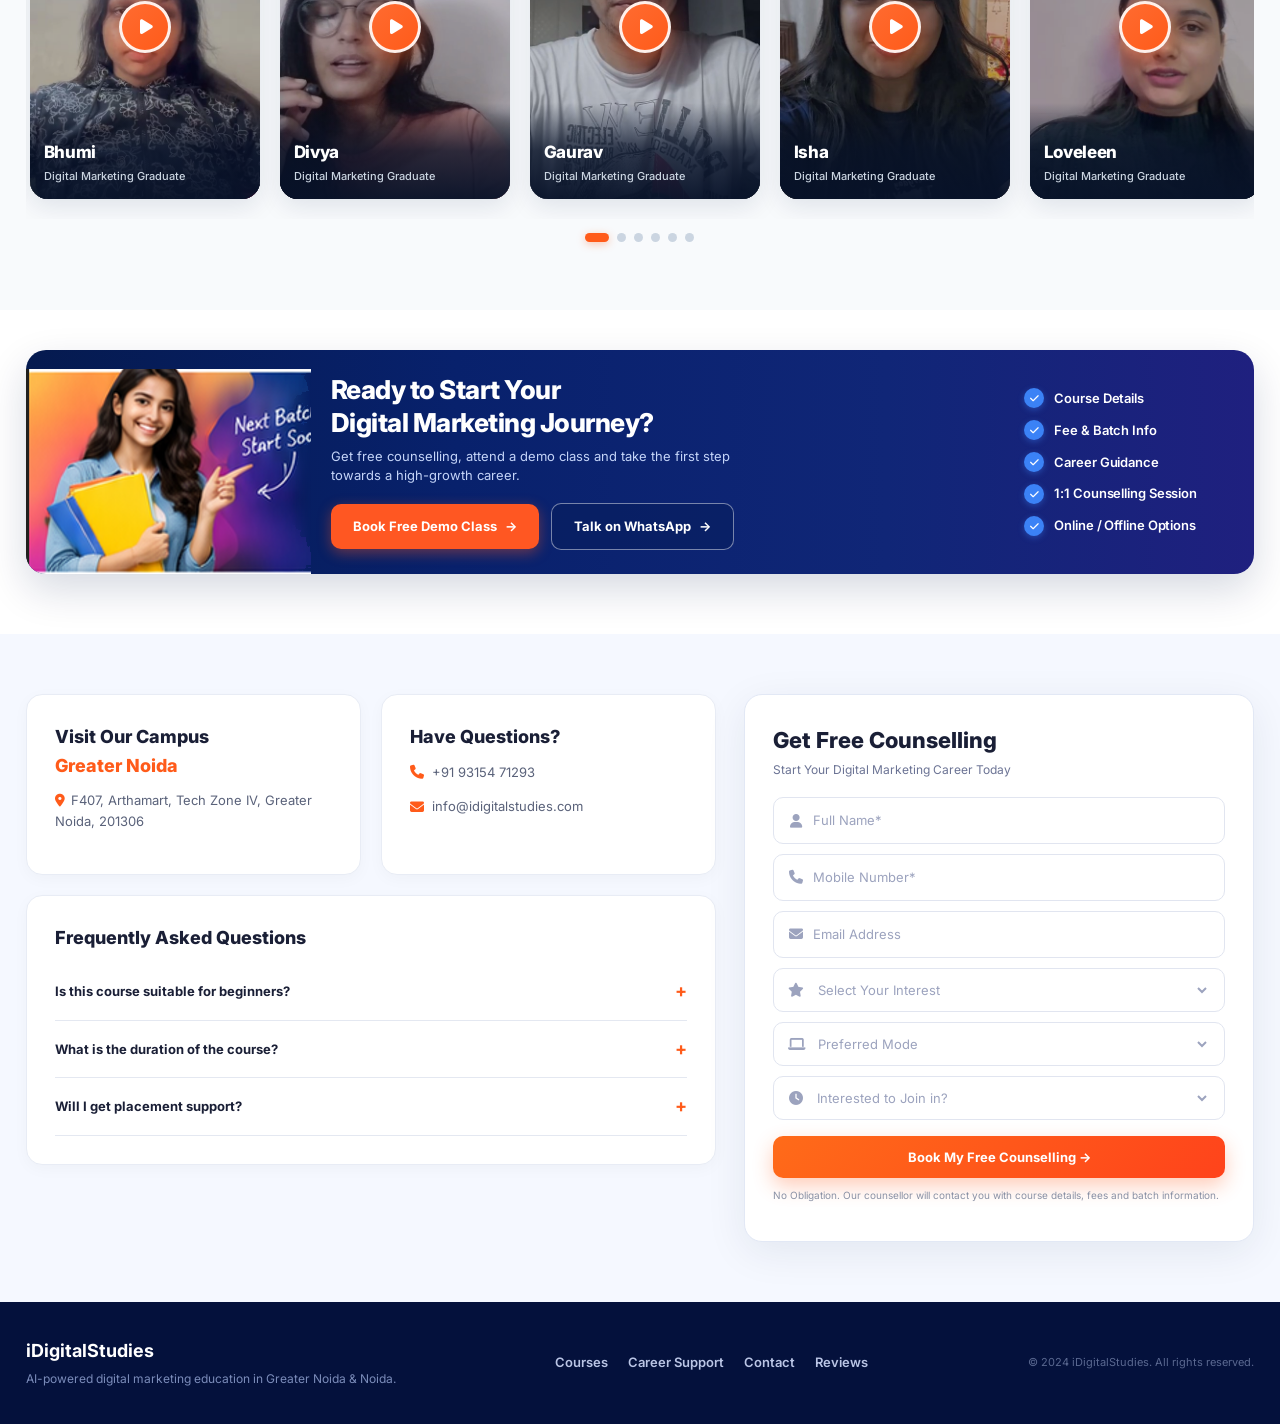
==== commit 28cc8d81: "fixed ui" ====
--- a/index.html
+++ b/index.html
@@ -45,7 +45,7 @@
   <!-- STYLES -->
   <link href="https://fonts.googleapis.com/css2?family=Inter:wght@400;500;600;700;800;900&family=Dancing+Script:wght@700&display=swap" rel="stylesheet">
   <link rel="stylesheet" href="https://cdnjs.cloudflare.com/ajax/libs/font-awesome/6.5.1/css/all.min.css">
-  <link rel="stylesheet" href="style.css?v=3.2">
+  <link rel="stylesheet" href="style.css?v=3.11">
 
   <!-- COMPREHENSIVE STRUCTURED DATA (JSON-LD SCHEMA.ORG) -->
   <script type="application/ld+json">
@@ -60,7 +60,7 @@
         "url": "https://idigitalstudies.com/",
         "sameAs": [
           "https://lp3.idigitalstudies.com/"
-        ],
+        ],    
         "logo": "https://lp3.idigitalstudies.com/assets/IDS_new_logo.svg",
         "image": "https://lp3.idigitalstudies.com/assets/Frame_136.svg",
         "description": "Premier digital marketing training institute in Greater Noida offering practical AI-powered courses, live client projects, and career placement assistance.",
@@ -197,6 +197,24 @@
     ]
   }
   </script>
+
+  <!-- Meta Pixel Code -->
+  <script>
+  !function(f,b,e,v,n,t,s)
+  {if(f.fbq)return;n=f.fbq=function(){n.callMethod?
+  n.callMethod.apply(n,arguments):n.queue.push(arguments)};
+  if(!f._fbq)f._fbq=n;n.push=n;n.loaded=!0;n.version='2.0';
+  n.queue=[];t=b.createElement(e);t.async=!0;
+  t.src=v;s=b.getElementsByTagName(e)[0];
+  s.parentNode.insertBefore(t,s)}(window, document,'script',
+  'https://connect.facebook.net/en_US/fbevents.js');
+  fbq('init', '1486883099250043');
+  fbq('track', 'PageView');
+  </script>
+  <noscript><img height="1" width="1" style="display:none"
+  src="https://www.facebook.com/tr?id=1486883099250043&ev=PageView&noscript=1"
+  /></noscript>
+  <!-- End Meta Pixel Code -->
 </head>
 <body>
 
@@ -227,7 +245,7 @@
   <div class="container hero-grid">
     <div class="hero-copy">
       <span class="eyebrow">AI-Powered | Practical | Career Focused</span>
-      <h1>MASTER<br><span class="title-line-2"><span class="text-blue">DIGITAL</span> <em class="text-orange">MARKETING</em></span><br>COURSE</h1>
+      <h1>MASTER IN <span class="text-blue">AI</span><br><span class="title-line-2"><span class="text-blue">DIGITAL</span> <em class="text-orange">MARKETING</em></span><br>COURSE</h1>
       <p class="hero-lead">Turn Your Passion Into a <b>High-Growth Career</b></p>
       <p class="hero-text">Learn SEO, Google Ads, Meta Ads, Social Media, Content Marketing, Analytics, AI Tools and more with Practical Training, Live Projects &amp; Career Support.</p>
 
@@ -272,9 +290,11 @@
       </div>
     </div>
 
-    <div class="hero-form-wrap">
+    <div class="hero-form-wrap" id="leadModalWrap" role="dialog" aria-modal="true" aria-labelledby="modalFormTitle">
       <div class="hero-form-card" id="contact">
-        <h2>Get Free Counselling</h2>
+        <div class="sheet-drag-handle" aria-hidden="true"></div>
+        <button type="button" class="sheet-close-btn" id="closeFormModal" aria-label="Close form">&times;</button>
+        <h2 id="modalFormTitle">Get Free Counselling</h2>
         <p class="form-subtitle">Start Your Digital Marketing Career Today</p>
         <form id="leadForm">
           <label>
@@ -684,17 +704,51 @@
     <!-- Right: Learn From Industry Experts -->
     <div class="experts-banner-card">
       <div class="experts-banner-content">
+        <span class="experts-tag"><i class="fas fa-award"></i> Master Faculty</span>
         <h3>Learn From<br>Industry <span class="text-blue">Experts</span></h3>
-        <p>Guidance from experienced digital marketing professionals.</p>
-      </div>
-
-      <div class="experts-avatar-grid">
-        <div class="expert-avatar"><img src="assets/expert_1.png" alt="Industry Expert Mentor" loading="lazy" decoding="async"></div>
-        <div class="expert-avatar"><img src="assets/expert_2.png" alt="Industry Expert Mentor" loading="lazy" decoding="async"></div>
-        <div class="expert-avatar"><img src="assets/expert_3.png" alt="Industry Expert Mentor" loading="lazy" decoding="async"></div>
-        <div class="expert-avatar"><img src="assets/expert_4.png" alt="Industry Expert Mentor" loading="lazy" decoding="async"></div>
-        <div class="expert-avatar"><img src="assets/expert_5.png" alt="Industry Expert Mentor" loading="lazy" decoding="async"></div>
-        <div class="expert-avatar"><img src="assets/expert_6.png" alt="Industry Expert Mentor" loading="lazy" decoding="async"></div>
+        <p>Guidance from experienced digital marketing practitioners &amp; agency leads.</p>
+        <div class="experts-badges-list">
+          <div class="expert-badge-item">
+            <div class="eb-icon"><i class="fas fa-chalkboard-teacher"></i></div>
+            <div class="eb-text">
+              <strong>10+ Years</strong>
+              <span>Industry Experience</span>
+            </div>
+          </div>
+          <div class="expert-badge-item">
+            <div class="eb-icon"><i class="fas fa-users-cog"></i></div>
+            <div class="eb-text">
+              <strong>1-on-1 Mentorship</strong>
+              <span>Live Doubt Clearing</span>
+            </div>
+          </div>
+          <div class="expert-badge-item">
+            <div class="eb-icon"><i class="fas fa-briefcase"></i></div>
+            <div class="eb-text">
+              <strong>Agency Heads</strong>
+              <span>Real Client Campaigns</span>
+            </div>
+          </div>
+          <div class="expert-badge-item">
+            <div class="eb-icon"><i class="fas fa-certificate"></i></div>
+            <div class="eb-text">
+              <strong>Certified Mentors</strong>
+              <span>Google &amp; Meta Accredited</span>
+            </div>
+          </div>
+        </div>
+      </div>
+    </div>
+  </div>
+</section>
+
+<!-- CERTIFICATION PARTNER SECTION -->
+<section class="partners-section" id="certifications">
+  <div class="container">
+    <div class="partners-box">
+      <h2 class="partners-title">Certification Partner</h2>
+      <div class="partners-image-wrap">
+        <img src="assets/partners.png?v=2" alt="iDigitalStudies Certification Partners - AI, UGC, Adobe, Meta, HubSpot, Google, and 100+ More Partners" class="partners-img" loading="lazy" decoding="async">
       </div>
     </div>
   </div>
@@ -777,6 +831,155 @@
   </div>
 </section>
 
+<!-- HEAR FROM IDS ALUMNI VIDEO CAROUSEL SECTION -->
+<section class="alumni-video-section" id="alumni-reviews">
+  <div class="container">
+    <div class="section-head-row alumni-head-row">
+      <div class="section-head alumni-head">
+        <span class="eyebrow"><i class="fas fa-play-circle"></i> Student Reviews &amp; Stories</span>
+        <h2>Hear From <span class="text-orange">IDS Alumni</span></h2>
+        <p>Real experiences, feedback, and career breakthroughs directly from our graduates.</p>
+      </div>
+      <div class="carousel-nav-arrows">
+        <button type="button" class="carousel-arrow prev" id="alumniPrevBtn" aria-label="Previous video">
+          <i class="fas fa-chevron-left"></i>
+        </button>
+        <button type="button" class="carousel-arrow next" id="alumniNextBtn" aria-label="Next video">
+          <i class="fas fa-chevron-right"></i>
+        </button>
+      </div>
+    </div>
+
+    <div class="alumni-carousel-wrapper">
+      <div class="alumni-carousel-track" id="alumniCarouselTrack">
+        
+        <!-- Video Card: Bhumi -->
+        <div class="alumni-video-card">
+          <div class="video-media-wrap">
+            <video preload="none" playsinline poster="assets/videos/thumbnails/bhumi.jpg">
+              <source src="assets/videos/Bhumi.mp4" type="video/mp4">
+            </video>
+            <div class="video-overlay">
+              <button type="button" class="play-trigger" aria-label="Play video of Bhumi">
+                <i class="fas fa-play"></i>
+              </button>
+            </div>
+            <div class="video-info-gradient">
+              <div class="alumni-meta">
+                <h3 class="alumni-name">Bhumi</h3>
+                <p class="alumni-course">Digital Marketing Graduate</p>
+              </div>
+            </div>
+          </div>
+        </div>
+
+        <!-- Video Card: Divya -->
+        <div class="alumni-video-card">
+          <div class="video-media-wrap">
+            <video preload="none" playsinline poster="assets/videos/thumbnails/divya.jpg">
+              <source src="assets/videos/Divya.mp4" type="video/mp4">
+            </video>
+            <div class="video-overlay">
+              <button type="button" class="play-trigger" aria-label="Play video of Divya">
+                <i class="fas fa-play"></i>
+              </button>
+            </div>
+            <div class="video-info-gradient">
+              <div class="alumni-meta">
+                <h3 class="alumni-name">Divya</h3>
+                <p class="alumni-course">Digital Marketing Graduate</p>
+              </div>
+            </div>
+          </div>
+        </div>
+
+        <!-- Video Card: Gaurav -->
+        <div class="alumni-video-card">
+          <div class="video-media-wrap">
+            <video preload="none" playsinline poster="assets/videos/thumbnails/gaurav.jpg">
+              <source src="assets/videos/Gaurav.mp4" type="video/mp4">
+            </video>
+            <div class="video-overlay">
+              <button type="button" class="play-trigger" aria-label="Play video of Gaurav">
+                <i class="fas fa-play"></i>
+              </button>
+            </div>
+            <div class="video-info-gradient">
+              <div class="alumni-meta">
+                <h3 class="alumni-name">Gaurav</h3>
+                <p class="alumni-course">Digital Marketing Graduate</p>
+              </div>
+            </div>
+          </div>
+        </div>
+
+        <!-- Video Card: Isha -->
+        <div class="alumni-video-card">
+          <div class="video-media-wrap">
+            <video preload="none" playsinline poster="assets/videos/thumbnails/isha.jpg">
+              <source src="assets/videos/Isha.mp4" type="video/mp4">
+            </video>
+            <div class="video-overlay">
+              <button type="button" class="play-trigger" aria-label="Play video of Isha">
+                <i class="fas fa-play"></i>
+              </button>
+            </div>
+            <div class="video-info-gradient">
+              <div class="alumni-meta">
+                <h3 class="alumni-name">Isha</h3>
+                <p class="alumni-course">Digital Marketing Graduate</p>
+              </div>
+            </div>
+          </div>
+        </div>
+
+        <!-- Video Card: Loveleen -->
+        <div class="alumni-video-card">
+          <div class="video-media-wrap">
+            <video preload="none" playsinline poster="assets/videos/thumbnails/loveleen.jpg">
+              <source src="assets/videos/loveleen.mp4" type="video/mp4">
+            </video>
+            <div class="video-overlay">
+              <button type="button" class="play-trigger" aria-label="Play video of Loveleen">
+                <i class="fas fa-play"></i>
+              </button>
+            </div>
+            <div class="video-info-gradient">
+              <div class="alumni-meta">
+                <h3 class="alumni-name">Loveleen</h3>
+                <p class="alumni-course">Digital Marketing Graduate</p>
+              </div>
+            </div>
+          </div>
+        </div>
+
+        <!-- Video Card: Soham -->
+        <div class="alumni-video-card">
+          <div class="video-media-wrap">
+            <video preload="none" playsinline poster="assets/videos/thumbnails/soham.jpg">
+              <source src="assets/videos/soham.mp4" type="video/mp4">
+            </video>
+            <div class="video-overlay">
+              <button type="button" class="play-trigger" aria-label="Play video of Soham">
+                <i class="fas fa-play"></i>
+              </button>
+            </div>
+            <div class="video-info-gradient">
+              <div class="alumni-meta">
+                <h3 class="alumni-name">Soham</h3>
+                <p class="alumni-course">Digital Marketing Graduate</p>
+              </div>
+            </div>
+          </div>
+        </div>
+
+      </div>
+      <!-- Carousel Dots Pagination -->
+      <div class="carousel-dots" id="alumniCarouselDots" aria-label="Alumni video slides"></div>
+    </div>
+  </div>
+</section>
+
 <!-- READY TO START YOUR DIGITAL MARKETING JOURNEY -->
 <section class="cta-section" id="contact-section">
   <div class="container">
@@ -951,6 +1154,6 @@
   <a href="https://wa.me/919315471293?text=Hi%20iDigitalStudies%2C%20I%20want%20free%20counselling." target="_blank" rel="noopener"><i class="fab fa-whatsapp"></i> WhatsApp</a>
 </div>
 
-<script src="script.js?v=2.2"></script>
+<script src="script.js?v=2.7"></script>
 </body>
 </html>
--- a/style.css
+++ b/style.css
@@ -243,9 +243,9 @@
   margin-top: 2px;
 }
 
-/* Hero Buttons */
+/* Hero Buttons - Hidden on desktop (>=801px) as form is statically displayed beside */
 .hero-actions {
-  display: flex;
+  display: none;
   gap: 12px;
   flex-wrap: wrap;
 }
@@ -383,6 +383,12 @@
   z-index: 4;
 }
 
+/* Modal-only controls - hidden on desktop */
+.sheet-drag-handle,
+.sheet-close-btn {
+  display: none;
+}
+
 .hero-form-card h2 {
   margin: 0 0 2px;
   font-size: 22px;
@@ -1460,15 +1466,32 @@
 
 /* Learn From Industry Experts Banner Card */
 .experts-banner-card {
-  background: #eff6ff;
+  background: linear-gradient(135deg, #eff6ff 0%, #f0f7ff 100%);
   border: 1px solid #dbeafe;
   border-radius: 20px;
-  padding: 22px 24px;
-  display: grid;
-  grid-template-columns: 1fr auto;
-  gap: 20px;
-  align-items: center;
-  box-shadow: 0 4px 16px rgba(37, 99, 235, 0.04);
+  padding: 24px;
+  display: flex;
+  flex-direction: column;
+  justify-content: center;
+  box-shadow: 0 4px 20px rgba(37, 99, 235, 0.05);
+  position: relative;
+  overflow: hidden;
+}
+
+.experts-tag {
+  display: inline-flex;
+  align-items: center;
+  gap: 6px;
+  background: #dbeafe;
+  color: #1d4ed8;
+  font-size: 11px;
+  font-weight: 700;
+  text-transform: uppercase;
+  letter-spacing: 0.5px;
+  padding: 4px 10px;
+  border-radius: 20px;
+  width: fit-content;
+  margin-bottom: 10px;
 }
 
 .experts-banner-content h3 {
@@ -1477,7 +1500,7 @@
   color: #0e2246;
   letter-spacing: -0.5px;
   line-height: 1.2;
-  margin: 0 0 8px;
+  margin: 0 0 6px;
 }
 
 .experts-banner-content .text-blue {
@@ -1485,38 +1508,116 @@
 }
 
 .experts-banner-content p {
-  font-size: 12.5px;
+  font-size: 13px;
   color: #475569;
   line-height: 1.45;
   font-weight: 500;
-  margin: 0;
-}
-
-.experts-avatar-grid {
+  margin: 0 0 16px;
+}
+
+.experts-badges-list {
   display: grid;
-  grid-template-columns: repeat(3, 48px);
-  gap: 10px 12px;
-}
-
-.expert-avatar {
-  width: 48px;
-  height: 48px;
-  border-radius: 50%;
-  overflow: hidden;
-  border: 2px solid #ffffff;
-  box-shadow: 0 3px 8px rgba(14, 43, 100, 0.15);
-  transition: transform 0.2s ease;
-}
-
-.expert-avatar:hover {
-  transform: scale(1.08);
-}
-
-.expert-avatar img {
+  grid-template-columns: repeat(2, 1fr);
+  gap: 10px;
+}
+
+.expert-badge-item {
+  background: #ffffff;
+  border: 1px solid #e2e8f0;
+  border-radius: 12px;
+  padding: 10px 12px;
+  display: flex;
+  align-items: center;
+  gap: 10px;
+  transition: transform 0.2s ease, box-shadow 0.2s ease;
+}
+
+.expert-badge-item:hover {
+  transform: translateY(-2px);
+  box-shadow: 0 4px 12px rgba(14, 43, 100, 0.07);
+}
+
+.eb-icon {
+  width: 34px;
+  height: 34px;
+  border-radius: 10px;
+  background: #eff6ff;
+  color: #2563eb;
+  display: flex;
+  align-items: center;
+  justify-content: center;
+  font-size: 14px;
+  flex-shrink: 0;
+}
+
+.eb-text {
+  display: flex;
+  flex-direction: column;
+  line-height: 1.25;
+}
+
+.eb-text strong {
+  font-size: 12px;
+  font-weight: 800;
+  color: #0e2246;
+}
+
+.eb-text span {
+  font-size: 10.5px;
+  color: #64748b;
+  font-weight: 500;
+}
+
+/* ============================================
+   CERTIFICATION PARTNER SECTION
+   ============================================ */
+.partners-section {
+  background: #ffffff;
+  padding: 44px 0 52px;
+  border-top: 1px solid #edf2f7;
+}
+
+.partners-box {
+  text-align: center;
+  max-width: 1100px;
+  margin: 0 auto;
+}
+
+.partners-title {
+  font-size: 28px;
+  font-weight: 800;
+  color: #0e2246;
+  letter-spacing: -0.6px;
+  margin: 0 0 26px;
+}
+
+.partners-image-wrap {
+  display: flex;
+  justify-content: center;
+  align-items: center;
   width: 100%;
-  height: 100%;
-  object-fit: cover;
+  overflow-x: auto;
+  -webkit-overflow-scrolling: touch;
+  scrollbar-width: none;
+  -ms-overflow-style: none;
+}
+
+.partners-image-wrap::-webkit-scrollbar {
+  display: none;
+}
+
+.partners-img {
+  width: 100%;
+  max-width: 1040px;
+  height: auto;
   display: block;
+  margin: 0 auto;
+  filter: drop-shadow(0 4px 16px rgba(0, 0, 0, 0.04));
+  transition: transform 0.3s ease;
+}
+
+.partners-img:hover {
+  transform: translateY(-2px);
 }
 
 /* ============================================
@@ -1681,6 +1782,249 @@
   max-width: 90%;
   object-fit: contain;
   display: block;
+}
+
+/* ============================================
+   HEAR FROM IDS ALUMNI (VIDEO CAROUSEL)
+   ============================================ */
+.alumni-video-section {
+  background: #f8fafc;
+  padding: 56px 0 68px;
+  border-top: 1px solid #edf2f7;
+  position: relative;
+  overflow: hidden;
+}
+
+.alumni-head-row {
+  display: flex;
+  align-items: flex-end;
+  justify-content: space-between;
+  margin-bottom: 28px;
+}
+
+.alumni-head {
+  margin-bottom: 0;
+  text-align: left;
+}
+
+.alumni-head h2 {
+  font-size: 30px;
+  font-weight: 900;
+  color: #0e2246;
+  letter-spacing: -0.6px;
+  line-height: 1.2;
+  margin: 6px 0 8px;
+}
+
+.alumni-head p {
+  color: #556070;
+  font-size: 14.5px;
+  margin: 0;
+}
+
+.carousel-nav-arrows {
+  display: flex;
+  align-items: center;
+  gap: 12px;
+}
+
+.carousel-arrow {
+  width: 44px;
+  height: 44px;
+  border-radius: 50%;
+  background: #ffffff;
+  border: 1px solid #e2e8f0;
+  color: #0e2246;
+  display: inline-flex;
+  align-items: center;
+  justify-content: center;
+  font-size: 15px;
+  cursor: pointer;
+  box-shadow: 0 4px 12px rgba(14, 34, 70, 0.06);
+  transition: all 0.25s ease;
+}
+
+.carousel-arrow:hover {
+  background: #ff5b1a;
+  color: #ffffff;
+  border-color: #ff5b1a;
+  transform: translateY(-2px);
+  box-shadow: 0 6px 16px rgba(255, 91, 26, 0.35);
+}
+
+.carousel-arrow:active {
+  transform: scale(0.95);
+}
+
+.alumni-carousel-wrapper {
+  position: relative;
+  width: 100%;
+}
+
+.alumni-carousel-track {
+  display: flex;
+  gap: 20px;
+  overflow-x: auto;
+  scroll-behavior: smooth;
+  padding: 8px 4px 20px;
+  scrollbar-width: none;
+  -ms-overflow-style: none;
+  -webkit-overflow-scrolling: touch;
+}
+
+.alumni-carousel-track::-webkit-scrollbar {
+  display: none;
+}
+
+.alumni-video-card {
+  flex: 0 0 230px;
+  scroll-snap-align: start;
+  border-radius: 18px;
+  overflow: hidden;
+  background: #0e2246;
+  position: relative;
+  box-shadow: 0 8px 24px rgba(14, 34, 70, 0.1);
+  transition: transform 0.3s cubic-bezier(0.16, 1, 0.3, 1), box-shadow 0.3s ease;
+  cursor: pointer;
+}
+
+.alumni-video-card:hover {
+  transform: translateY(-5px);
+  box-shadow: 0 16px 32px rgba(14, 34, 70, 0.18);
+}
+
+.video-media-wrap {
+  position: relative;
+  width: 100%;
+  padding-top: 150%; /* Reduced video height */
+  background: #0a1730;
+  overflow: hidden;
+}
+
+.video-media-wrap video {
+  position: absolute;
+  top: 0;
+  left: 0;
+  width: 100%;
+  height: 100%;
+  object-fit: cover;
+  display: block;
+}
+
+.video-overlay {
+  position: absolute;
+  top: 0;
+  left: 0;
+  right: 0;
+  bottom: 0;
+  display: flex;
+  align-items: center;
+  justify-content: center;
+  background: rgba(10, 23, 48, 0.28);
+  transition: opacity 0.3s ease, background 0.3s ease;
+  z-index: 2;
+}
+
+.alumni-video-card:hover .video-overlay {
+  background: rgba(10, 23, 48, 0.15);
+}
+
+.alumni-video-card.is-playing .video-overlay {
+  opacity: 0;
+  pointer-events: none;
+}
+
+.play-trigger {
+  width: 52px;
+  height: 52px;
+  border-radius: 50%;
+  background: linear-gradient(135deg, #ff6b30 0%, #ff5b1a 100%);
+  color: #ffffff;
+  border: 3px solid rgba(255, 255, 255, 0.9);
+  display: flex;
+  align-items: center;
+  justify-content: center;
+  font-size: 17px;
+  padding-left: 3px;
+  cursor: pointer;
+  box-shadow: 0 8px 25px rgba(255, 91, 26, 0.5);
+  transition: transform 0.25s ease, box-shadow 0.25s ease;
+  animation: pulsePlay 2.5s infinite;
+}
+
+@keyframes pulsePlay {
+  0% { box-shadow: 0 8px 25px rgba(255, 91, 26, 0.5), 0 0 0 0 rgba(255, 91, 26, 0.4); }
+  70% { box-shadow: 0 8px 25px rgba(255, 91, 26, 0.5), 0 0 0 14px rgba(255, 91, 26, 0); }
+  100% { box-shadow: 0 8px 25px rgba(255, 91, 26, 0.5), 0 0 0 0 rgba(255, 91, 26, 0); }
+}
+
+.alumni-video-card:hover .play-trigger {
+  transform: scale(1.12);
+}
+
+.video-info-gradient {
+  position: absolute;
+  left: 0;
+  right: 0;
+  bottom: 0;
+  padding: 36px 14px 14px;
+  background: linear-gradient(180deg, rgba(7, 18, 41, 0) 0%, rgba(7, 18, 41, 0.75) 50%, rgba(7, 18, 41, 0.95) 100%);
+  z-index: 2;
+  transition: opacity 0.3s ease;
+  pointer-events: none;
+}
+
+.alumni-video-card.is-playing .video-info-gradient {
+  opacity: 0;
+}
+
+.alumni-video-card:hover.is-playing .video-info-gradient {
+  opacity: 1;
+}
+
+.alumni-name {
+  color: #ffffff;
+  font-size: 17px;
+  font-weight: 800;
+  margin: 0 0 2px;
+  letter-spacing: -0.3px;
+}
+
+.alumni-course {
+  color: #cbd5e1;
+  font-size: 11px;
+  margin: 0;
+  font-weight: 500;
+}
+
+.carousel-dots {
+  display: flex;
+  align-items: center;
+  justify-content: center;
+  gap: 8px;
+  margin-top: 14px;
+}
+
+.carousel-dot {
+  width: 9px;
+  height: 9px;
+  border-radius: 50%;
+  background: #cbd5e1;
+  border: none;
+  padding: 0;
+  cursor: pointer;
+  transition: all 0.3s cubic-bezier(0.16, 1, 0.3, 1);
+}
+
+.carousel-dot:hover {
+  background: #94a3b8;
+}
+
+.carousel-dot.active {
+  width: 24px;
+  border-radius: 12px;
+  background: #ff5b1a;
+  box-shadow: 0 2px 8px rgba(255, 91, 26, 0.35);
 }
 
 /* ============================================
@@ -2132,8 +2476,8 @@
   }
 
   .brand-logo-img {
-    height: 30px;
-    max-width: 155px;
+    height: 38px;
+    max-width: 195px;
   }
 
   .header-right {
@@ -2205,20 +2549,38 @@
     grid-template-columns: repeat(2, 1fr);
     gap: 8px;
     width: 100%;
-    max-width: 440px;
-    margin: 20px 0;
+    max-width: 430px;
+    margin: 18px 0;
   }
 
   .hero-stat {
+    display: flex;
+    flex-direction: column;
+    align-items: center;
+    justify-content: center;
+    min-height: 74px;
     border: 1px solid rgba(255, 255, 255, 0.12);
     background: rgba(255, 255, 255, 0.05);
     border-radius: 12px;
-    padding: 12px 6px;
-    border-right: 1px solid rgba(255, 255, 255, 0.12);
+    padding: 10px 8px;
+  }
+
+  .hero-stat .stat-icon {
+    width: 30px;
+    height: 30px;
+    font-size: 12px;
+    margin: 0 auto 5px;
   }
 
   .hero-stat b {
-    font-size: 15px;
+    font-size: 14px;
+    line-height: 1.2;
+  }
+
+  .hero-stat span {
+    font-size: 10px;
+    line-height: 1.2;
+    margin-top: 2px;
   }
 
   .hero-actions {
@@ -2227,14 +2589,17 @@
     width: 100%;
     max-width: 360px;
     gap: 10px;
-    margin-bottom: 16px;
+    margin: 18px 0 14px;
   }
 
   .hero-actions .btn {
     width: 100%;
     justify-content: center;
-    padding: 13px 18px;
-    font-size: 13.5px;
+    padding: 14px 20px;
+    font-size: 14.5px;
+    font-weight: 700;
+    box-shadow: 0 6px 20px rgba(255, 91, 26, 0.4);
+    letter-spacing: 0.2px;
   }
 
   .hero-sub-badges {
@@ -2245,21 +2610,129 @@
     font-size: 11px;
   }
 
-  .hero-form-card {
-    padding: 22px 18px;
-    border-radius: 16px;
-    max-width: 440px;
+  /* Mobile Bottom Sheet Modal Form - Does NOT consume height in flow */
+  .hero-form-wrap {
+    position: fixed;
+    top: 0;
+    left: 0;
+    right: 0;
+    bottom: 0;
+    width: 100vw;
+    height: 100vh;
+    height: 100dvh;
+    z-index: 99999;
+    background: rgba(3, 14, 45, 0.7);
+    backdrop-filter: blur(8px);
+    -webkit-backdrop-filter: blur(8px);
+    display: flex;
+    flex-direction: column;
+    justify-content: flex-end;
+    align-items: center;
+    padding: 0;
+    margin: 0;
+    opacity: 0;
+    visibility: hidden;
+    pointer-events: none;
+    transition: opacity 0.3s cubic-bezier(0.16, 1, 0.3, 1), visibility 0.3s ease;
+  }
+
+  .hero-form-wrap.is-open {
+    opacity: 1;
+    visibility: visible;
+    pointer-events: auto;
+  }
+
+  .hero-form-wrap .hero-form-card {
+    position: relative;
     width: 100%;
-    margin: 0 auto;
-  }
-
-  .hero-form-card h2 {
-    font-size: 20px;
-  }
-
-  .hero-form-card .form-subtitle {
-    font-size: 12px;
-    margin-bottom: 14px;
+    max-width: 480px;
+    max-height: 88vh;
+    max-height: 88dvh;
+    overflow-y: auto;
+    overscroll-behavior: contain;
+    -webkit-overflow-scrolling: touch;
+    border-radius: 22px 22px 0 0;
+    box-shadow: 0 -10px 40px rgba(0, 0, 0, 0.35);
+    padding: 16px 18px 22px;
+    margin: 0;
+    background: #ffffff;
+    transform: translateY(100%);
+    transition: transform 0.35s cubic-bezier(0.16, 1, 0.3, 1);
+  }
+
+  .hero-form-wrap.is-open .hero-form-card {
+    transform: translateY(0);
+  }
+
+  .sheet-drag-handle {
+    display: block;
+    width: 40px;
+    height: 4px;
+    border-radius: 4px;
+    background: #cbd5e1;
+    margin: 0 auto 12px;
+    cursor: grab;
+  }
+
+  .sheet-close-btn {
+    display: flex;
+    align-items: center;
+    justify-content: center;
+    position: absolute;
+    top: 14px;
+    right: 16px;
+    width: 32px;
+    height: 32px;
+    border-radius: 50%;
+    background: #f1f5f9;
+    border: none;
+    font-size: 24px;
+    line-height: 1;
+    color: #475569;
+    cursor: pointer;
+    z-index: 10;
+    transition: background 0.2s ease, transform 0.2s ease;
+  }
+
+  .sheet-close-btn:active {
+    background: #e2e8f0;
+    transform: scale(0.92);
+  }
+
+  .hero-form-wrap .hero-form-card h2 {
+    font-size: 19px;
+    padding-right: 32px;
+  }
+
+  .hero-form-wrap .hero-form-card .form-subtitle {
+    font-size: 11.5px;
+    margin-bottom: 12px;
+  }
+
+  .hero-form-wrap .hero-form-card .input-wrap {
+    margin-bottom: 9px;
+  }
+
+  .hero-form-wrap .hero-form-card .input-wrap input,
+  .hero-form-wrap .hero-form-card .input-wrap select {
+    padding: 9px 12px 9px 36px;
+    font-size: 13px;
+    min-height: 40px;
+  }
+
+  .hero-form-wrap .hero-form-card .btn {
+    padding: 12px 16px;
+    font-size: 14px;
+    margin-top: 4px;
+  }
+
+  .hero-form-wrap .hero-form-card .privacy {
+    font-size: 10px;
+    margin-top: 6px;
+  }
+
+  body.modal-open {
+    overflow: hidden;
   }
 
   /* Numbers / Credibility Section */
@@ -2642,11 +3115,9 @@
   }
 
   .experts-banner-card {
-    grid-template-columns: 1fr;
-    text-align: center;
-    padding: 22px 16px;
+    text-align: left;
+    padding: 22px 18px;
     border-radius: 20px;
-    gap: 16px;
     max-width: 100%;
     margin: 0 auto;
     box-sizing: border-box;
@@ -2662,28 +3133,54 @@
   .experts-banner-content p {
     font-size: 13px;
     color: #475569;
-    max-width: 90%;
-    margin: 0 auto;
+    max-width: 100%;
+    margin: 0 0 14px;
     line-height: 1.45;
   }
 
-  .experts-avatar-grid {
-    display: flex;
-    justify-content: center;
-    flex-wrap: wrap;
-    gap: 10px;
-    max-width: 320px;
-    margin: 0 auto;
-  }
-
-  .expert-avatar {
-    width: 46px;
-    height: 46px;
-    border-radius: 50%;
-    border: 2px solid #ffffff;
-    box-shadow: 0 3px 8px rgba(14, 43, 100, 0.15);
-    overflow: hidden;
-    flex-shrink: 0;
+  .experts-badges-list {
+    grid-template-columns: repeat(2, 1fr);
+    gap: 8px;
+  }
+
+  .expert-badge-item {
+    padding: 9px 10px;
+    gap: 8px;
+  }
+
+  .eb-icon {
+    width: 30px;
+    height: 30px;
+    font-size: 13px;
+  }
+
+  .eb-text strong {
+    font-size: 11.5px;
+  }
+
+  .eb-text span {
+    font-size: 10px;
+  }
+
+  /* Certification Partner Mobile */
+  .partners-section {
+    padding: 30px 0 36px;
+  }
+
+  .partners-title {
+    font-size: 22px;
+    margin-bottom: 16px;
+  }
+
+  .partners-image-wrap {
+    justify-content: flex-start;
+    padding: 4px 4px 12px;
+  }
+
+  .partners-img {
+    min-width: 580px;
+    max-width: none;
+    width: 620px;
   }
 
   /* Success Stories & Work At */
@@ -2829,6 +3326,53 @@
     object-fit: contain;
   }
 
+  /* Alumni Video Carousel Mobile */
+  .alumni-video-section {
+    padding: 38px 0 46px;
+  }
+
+  .alumni-head-row {
+    flex-direction: row;
+    align-items: center;
+    justify-content: space-between;
+    gap: 12px;
+    margin-bottom: 20px;
+  }
+
+  .alumni-head h2 {
+    font-size: 22px;
+    margin: 4px 0 6px;
+  }
+
+  .alumni-head p {
+    font-size: 12.5px;
+  }
+
+  .carousel-arrow {
+    width: 38px;
+    height: 38px;
+    font-size: 13px;
+  }
+
+  .alumni-video-card {
+    flex: 0 0 200px;
+    border-radius: 16px;
+  }
+
+  .play-trigger {
+    width: 48px;
+    height: 48px;
+    font-size: 15px;
+  }
+
+  .alumni-name {
+    font-size: 16px;
+  }
+
+  .alumni-course {
+    font-size: 11px;
+  }
+
   /* Ready to Start CTA Banner */
   .cta-banner-box {
     grid-template-columns: 1fr;
@@ -2915,9 +3459,25 @@
   }
 
   .bottom-form-card {
-    padding: 22px 18px;
-    border-radius: 16px;
+    padding: 24px 20px 28px;
+    border-radius: 18px;
     max-width: 100%;
+    transform: none !important;
+    background: #ffffff;
+    box-shadow: 0 4px 24px rgba(14, 34, 70, 0.08);
+    border: 1px solid #e2e8f0;
+    margin: 0 auto;
+    position: relative;
+  }
+
+  .bottom-form-card h2 {
+    font-size: 21px;
+    padding-right: 0;
+  }
+
+  .bottom-form-card .form-subtitle {
+    font-size: 12px;
+    margin-bottom: 14px;
   }
 
   /* Footer */
@@ -2977,8 +3537,8 @@
 @media (max-width: 480px) {
 
   .brand-logo-img {
-    height: 26px;
-    max-width: 125px;
+    height: 34px;
+    max-width: 170px;
   }
 
   .header-right {
@@ -3001,6 +3561,41 @@
 
   .hero-copy h1 {
     font-size: 28px;
+  }
+
+  .hero-stats {
+    gap: 6px;
+    margin: 14px 0;
+  }
+
+  .hero-stat {
+    padding: 8px 6px;
+    min-height: 64px;
+    border-radius: 10px;
+  }
+
+  .hero-stat .stat-icon {
+    width: 26px;
+    height: 26px;
+    font-size: 11px;
+    margin: 0 auto 4px;
+  }
+
+  .hero-stat b {
+    font-size: 13px;
+  }
+
+  .hero-stat span {
+    font-size: 9.5px;
+  }
+
+  .hero-form-wrap .hero-form-card {
+    padding: 14px 14px 20px;
+    border-radius: 20px 20px 0 0;
+  }
+
+  .hero-form-wrap .hero-form-card h2 {
+    font-size: 17.5px;
   }
 
   .numbers-grid {
@@ -3057,13 +3652,19 @@
     line-height: 1.2;
   }
 
-  .experts-avatar-grid {
-    gap: 8px;
-  }
-
-  .expert-avatar {
-    width: 42px;
-    height: 42px;
+  .experts-badges-list {
+    grid-template-columns: 1fr;
+    gap: 7px;
+  }
+
+  .partners-title {
+    font-size: 20px;
+    margin-bottom: 14px;
+  }
+
+  .partners-img {
+    min-width: 520px;
+    width: 540px;
   }
 
   .testimonial-card {
@@ -3085,6 +3686,10 @@
 
   .work-logo-pill img {
     max-height: 19px;
+  }
+
+  .alumni-video-card {
+    flex: 0 0 175px;
   }
 
   .curriculum-box {
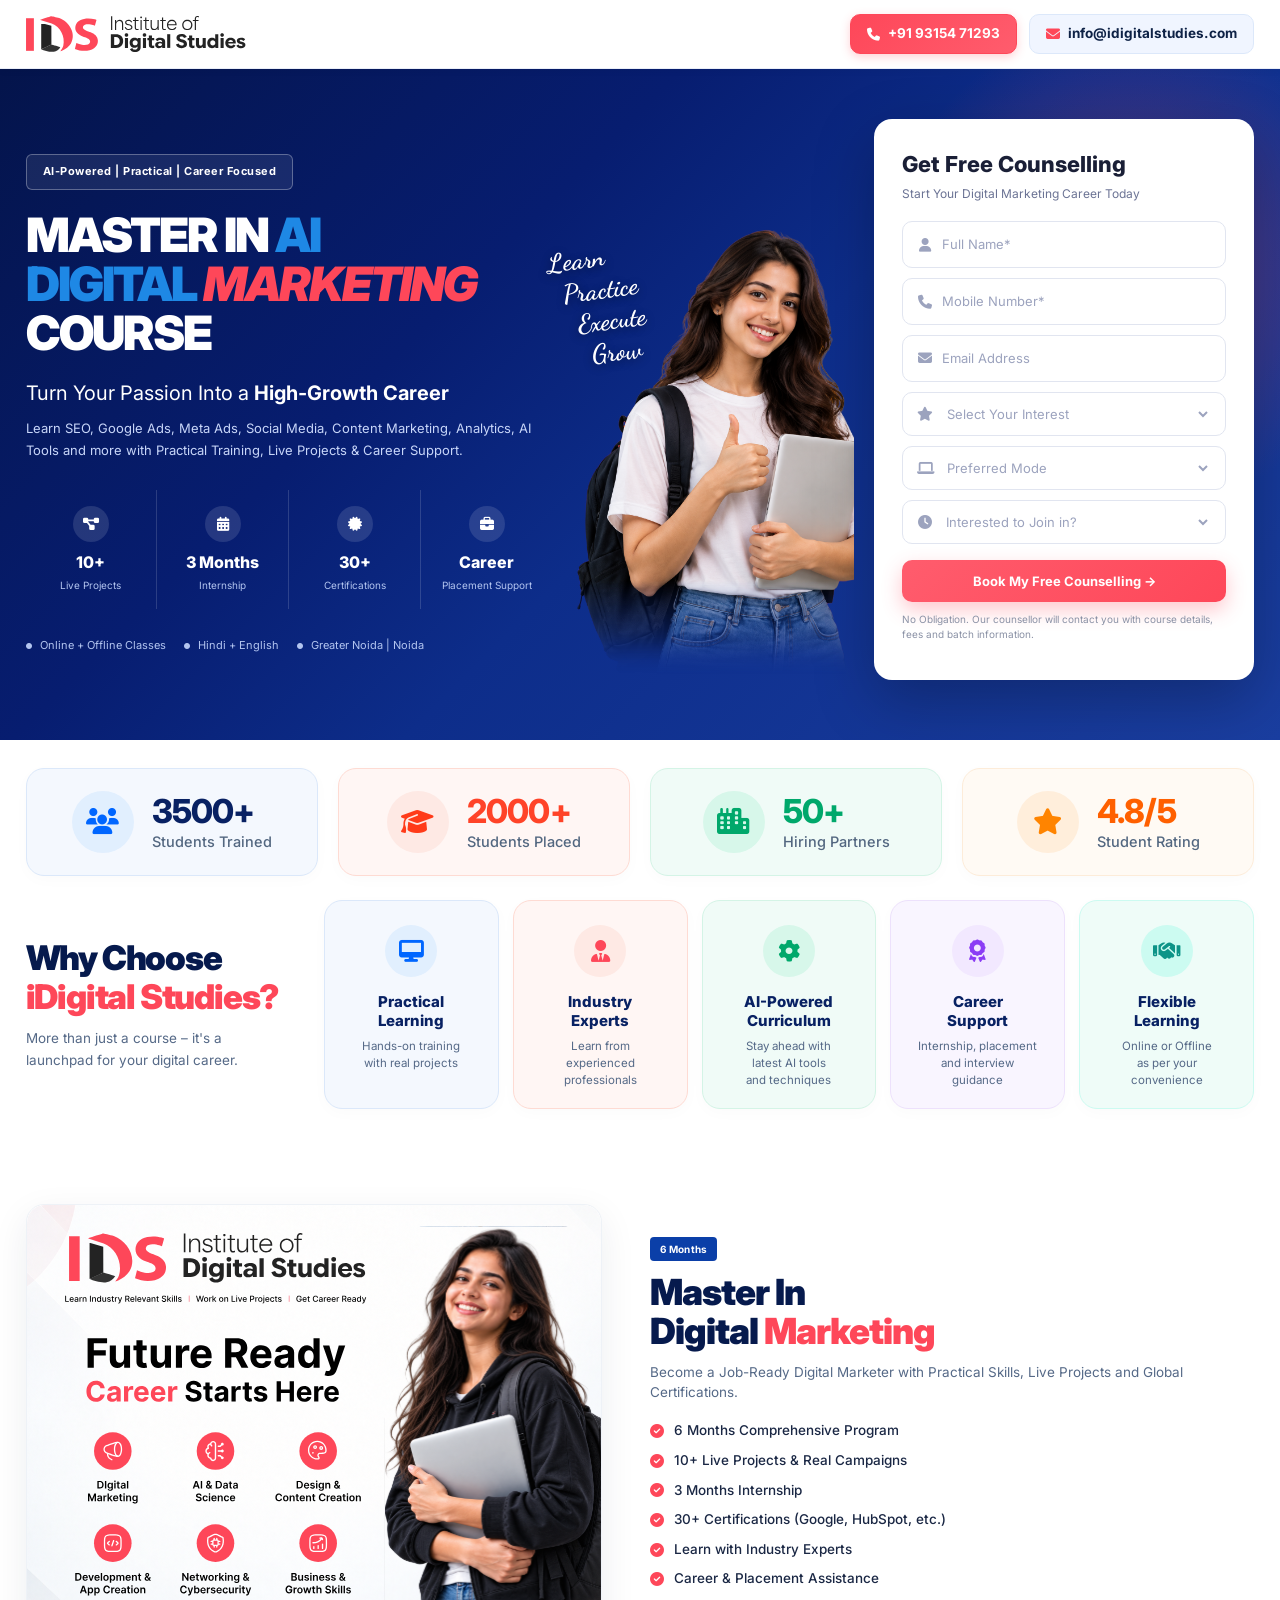
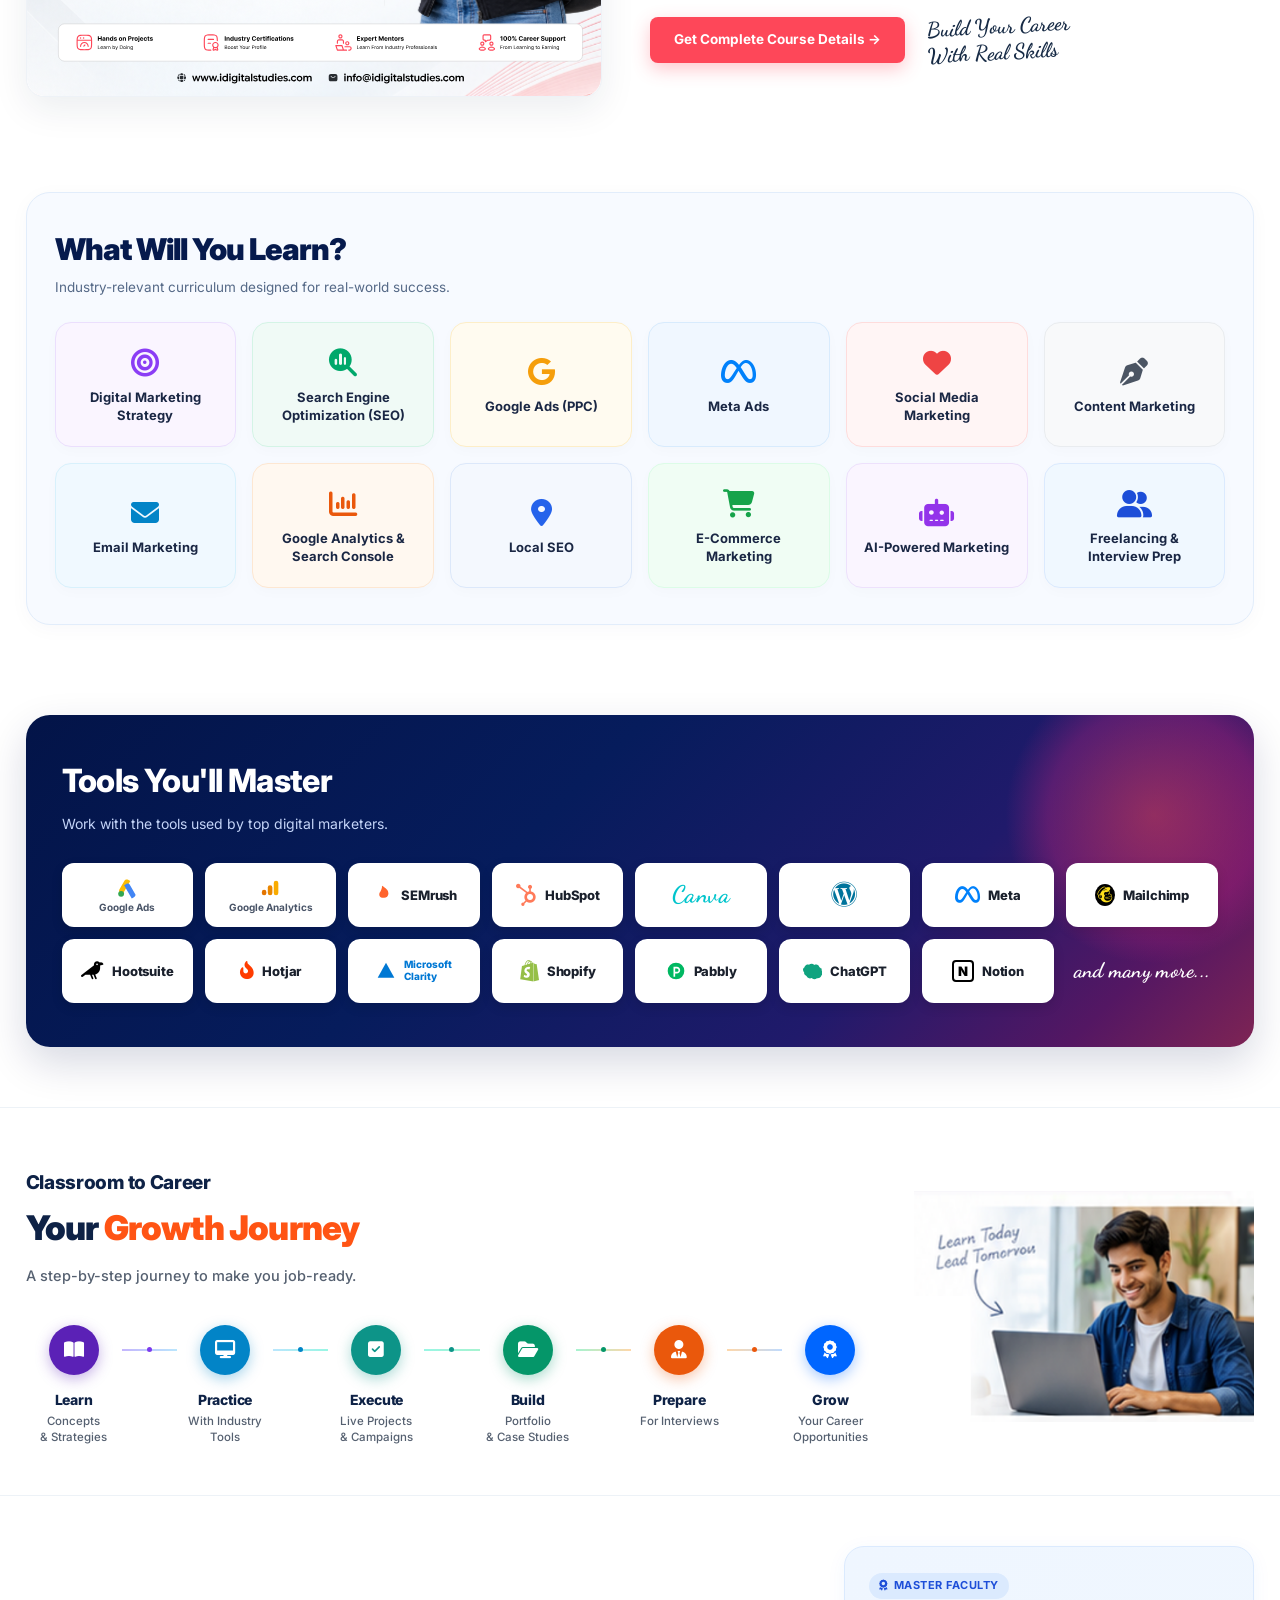
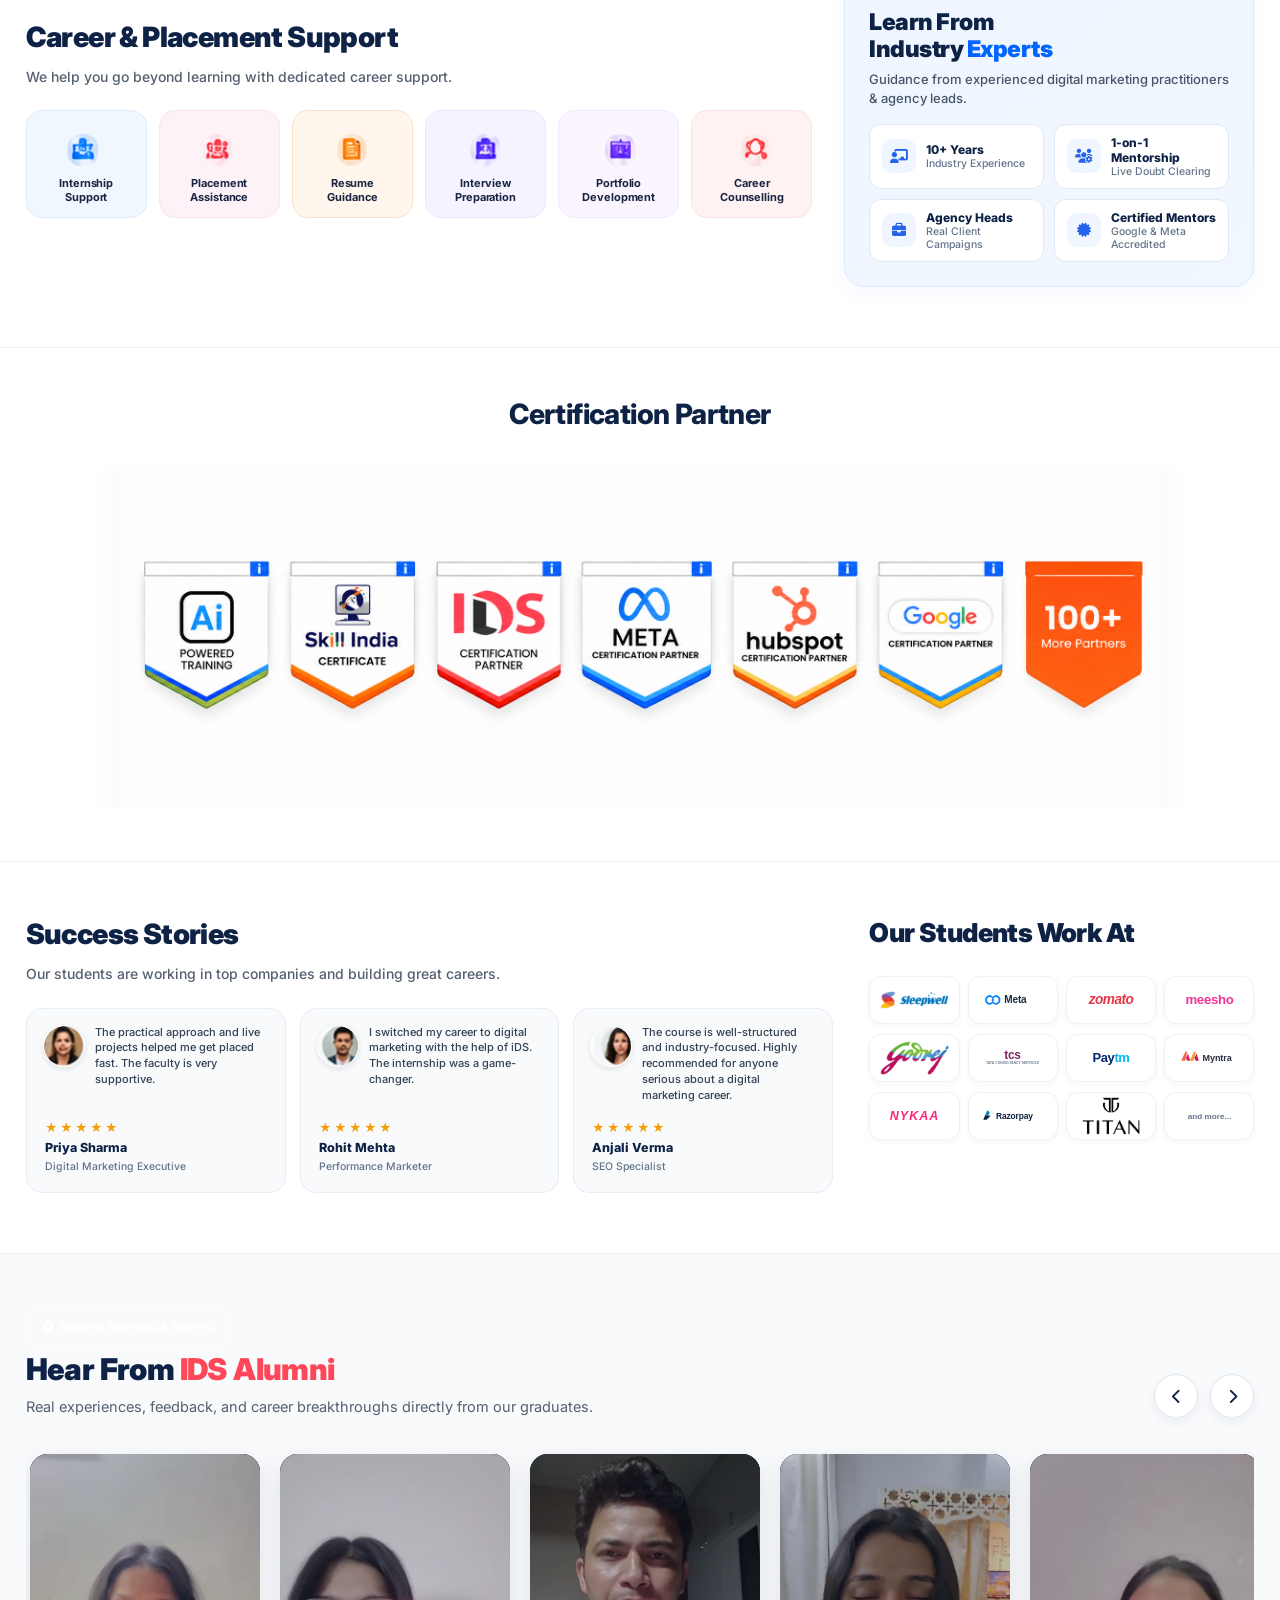
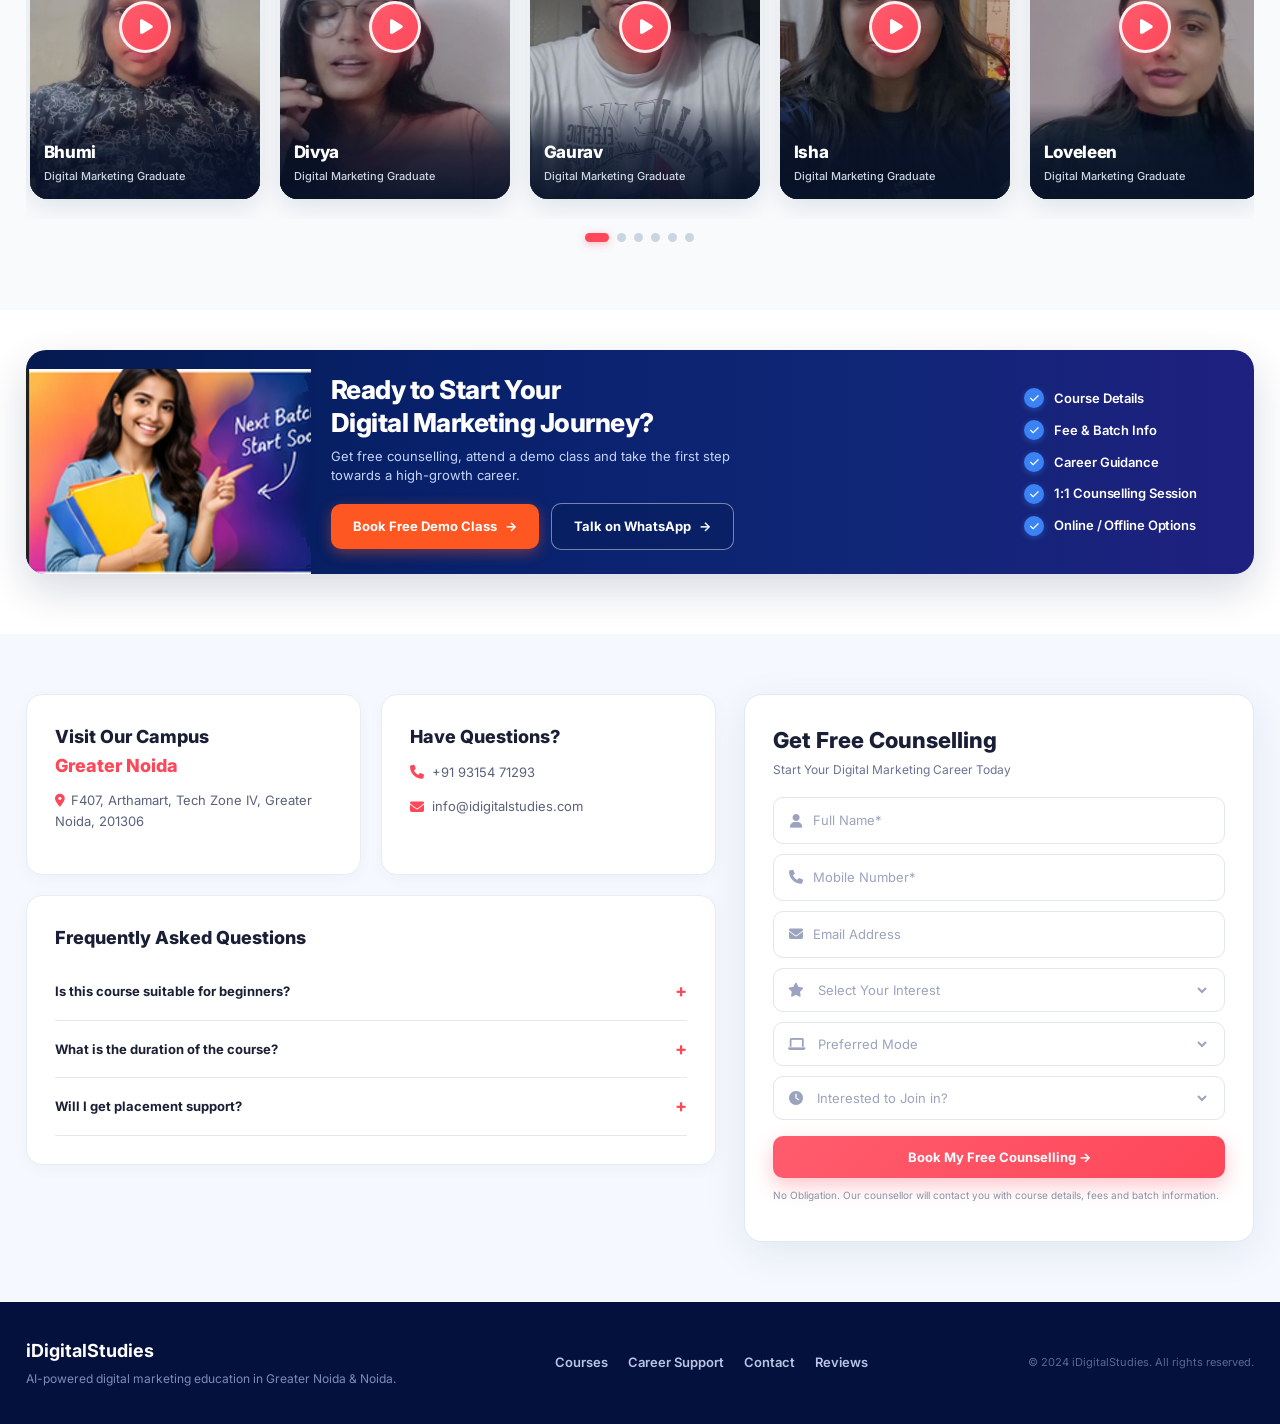
==== commit fbdd80d3: "ui fixes" ====
--- a/index.html
+++ b/index.html
@@ -12,7 +12,7 @@
   <meta name="author" content="iDigitalStudies">
   <link rel="canonical" href="https://lp3.idigitalstudies.com/">
   <meta name="robots" content="index, follow, max-image-preview:large, max-snippet:-1, max-video-preview:-1">
-  <meta name="theme-color" content="#ff5b1a">
+  <meta name="theme-color" content="#fe4759">
 
   <!-- LOCAL SEO GEO-TARGETING (Greater Noida & Noida West) -->
   <meta name="geo.region" content="IN-UP">
@@ -45,7 +45,7 @@
   <!-- STYLES -->
   <link href="https://fonts.googleapis.com/css2?family=Inter:wght@400;500;600;700;800;900&family=Dancing+Script:wght@700&display=swap" rel="stylesheet">
   <link rel="stylesheet" href="https://cdnjs.cloudflare.com/ajax/libs/font-awesome/6.5.1/css/all.min.css">
-  <link rel="stylesheet" href="style.css?v=3.11">
+  <link rel="stylesheet" href="style.css?v=3.12">
 
   <!-- COMPREHENSIVE STRUCTURED DATA (JSON-LD SCHEMA.ORG) -->
   <script type="application/ld+json">
@@ -1033,7 +1033,7 @@
       <div class="bottom-cards-row">
         <div class="bottom-card campus-card" id="campus">
           <h3>Visit Our Campus<br><span class="text-orange">Greater Noida</span></h3>
-          <p><i class="fas fa-location-dot" style="color: #ff5b1a; margin-right: 6px;"></i>F407, Arthamart, Tech Zone IV, Greater Noida, 201306</p>
+          <p><i class="fas fa-location-dot" style="color: #fe4759; margin-right: 6px;"></i>F407, Arthamart, Tech Zone IV, Greater Noida, 201306</p>
         </div>
         <div class="bottom-card contact-card">
           <h3>Have Questions?</h3>
--- a/style.css
+++ b/style.css
@@ -18,7 +18,7 @@
 img { max-width: 100%; display: block; }
 
 /* COLOR UTILITIES */
-.text-orange { color: #ff5b1a; }
+.text-orange { color: #fe4759; }
 .text-blue { color: #1e88e5; }
 
 /* ============================================
@@ -77,9 +77,9 @@
   text-decoration: none;
   padding: 8px 16px;
   border-radius: 10px;
-  background: linear-gradient(135deg, #ff5b1a 0%, #ff7836 100%);
-  border: 1px solid #ff5b1a;
-  box-shadow: 0 3px 10px rgba(255, 91, 26, 0.25);
+  background: linear-gradient(135deg, #fe4759 0%, #ff5c6d 100%);
+  border: 1px solid #fe4759;
+  box-shadow: 0 3px 10px rgba(254, 71, 89, 0.25);
   transition: all 0.25s ease;
 }
 
@@ -89,9 +89,9 @@
 }
 
 .nav-phone-link:hover {
-  background: linear-gradient(135deg, #e04a0e 0%, #ff5b1a 100%);
+  background: linear-gradient(135deg, #e6384a 0%, #fe4759 100%);
   transform: translateY(-2px);
-  box-shadow: 0 6px 16px rgba(255, 91, 26, 0.35);
+  box-shadow: 0 6px 16px rgba(254, 71, 89, 0.35);
   color: #ffffff;
 }
 
@@ -111,7 +111,7 @@
 }
 
 .nav-mail-link i {
-  color: #ff5b1a;
+  color: #fe4759;
   font-size: 14px;
 }
 
@@ -124,7 +124,7 @@
 }
 
 .nav-mail-link:hover i {
-  color: #ff5b1a;
+  color: #fe4759;
 }
 
 /* ============================================
@@ -147,7 +147,7 @@
   width: 500px;
   height: 500px;
   border-radius: 50%;
-  background: radial-gradient(circle, rgba(255, 107, 43, 0.35) 0%, transparent 70%);
+  background: radial-gradient(circle, rgba(254, 71, 89, 0.35) 0%, transparent 70%);
   z-index: 1;
 }
 
@@ -269,10 +269,10 @@
 
 .btn-orange {
   color: #fff;
-  background: linear-gradient(135deg, #ff6b19, #ff431b);
-  box-shadow: 0 8px 20px rgba(255, 91, 26, 0.3);
-}
-.btn-orange:hover { box-shadow: 0 12px 28px rgba(255, 91, 26, 0.4); }
+  background: linear-gradient(135deg, #ff5c6d, #fe4759);
+  box-shadow: 0 8px 20px rgba(254, 71, 89, 0.3);
+}
+.btn-orange:hover { box-shadow: 0 12px 28px rgba(254, 71, 89, 0.4); }
 
 .btn-outline {
   color: #fff;
@@ -617,7 +617,7 @@
 }
 
 .why-title h2 .text-orange {
-  color: #ff5b1a;
+  color: #fe4759;
 }
 
 .why-title p {
@@ -668,7 +668,7 @@
 
 .feature.feature-orange .icon {
   background: #fee9e4;
-  color: #ff5b1a;
+  color: #fe4759;
 }
 
 /* Card 3: AI-Powered Curriculum (Green) */
@@ -820,7 +820,7 @@
 }
 
 .course-copy h2 .text-orange {
-  color: #ff5b1a;
+  color: #fe4759;
 }
 
 .course-copy p {
@@ -847,7 +847,7 @@
 }
 
 .check-list li i {
-  color: #ff5b1a;
+  color: #fe4759;
   font-size: 14px;
   flex-shrink: 0;
 }
@@ -860,13 +860,13 @@
 }
 
 .course-actions-row .btn-orange {
-  background: #ff5b1a;
+  background: #fe4759;
   color: #fff;
   padding: 12px 24px;
   border-radius: 8px;
   font-size: 13.5px;
   font-weight: 700;
-  box-shadow: 0 6px 18px rgba(255, 91, 26, 0.3);
+  box-shadow: 0 6px 18px rgba(254, 71, 89, 0.3);
   text-decoration: none;
   display: inline-flex;
   align-items: center;
@@ -929,13 +929,13 @@
 }
 
 .section-head-row .btn-orange {
-  background: #ff5b1a;
+  background: #fe4759;
   color: #fff;
   padding: 11px 22px;
   border-radius: 8px;
   font-size: 13.5px;
   font-weight: 700;
-  box-shadow: 0 4px 14px rgba(255, 91, 26, 0.3);
+  box-shadow: 0 4px 14px rgba(254, 71, 89, 0.3);
   text-decoration: none;
   display: inline-flex;
   align-items: center;
@@ -1047,7 +1047,7 @@
   width: 300px;
   height: 300px;
   border-radius: 50%;
-  background: radial-gradient(circle, rgba(255, 91, 26, 0.45) 0%, rgba(217, 38, 127, 0.3) 50%, transparent 70%);
+  background: radial-gradient(circle, rgba(254, 71, 89, 0.45) 0%, rgba(217, 38, 127, 0.3) 50%, transparent 70%);
   pointer-events: none;
 }
 
@@ -1845,11 +1845,11 @@
 }
 
 .carousel-arrow:hover {
-  background: #ff5b1a;
+  background: #fe4759;
   color: #ffffff;
-  border-color: #ff5b1a;
+  border-color: #fe4759;
   transform: translateY(-2px);
-  box-shadow: 0 6px 16px rgba(255, 91, 26, 0.35);
+  box-shadow: 0 6px 16px rgba(254, 71, 89, 0.35);
 }
 
 .carousel-arrow:active {
@@ -1938,7 +1938,7 @@
   width: 52px;
   height: 52px;
   border-radius: 50%;
-  background: linear-gradient(135deg, #ff6b30 0%, #ff5b1a 100%);
+  background: linear-gradient(135deg, #ff5c6d 0%, #fe4759 100%);
   color: #ffffff;
   border: 3px solid rgba(255, 255, 255, 0.9);
   display: flex;
@@ -1947,15 +1947,15 @@
   font-size: 17px;
   padding-left: 3px;
   cursor: pointer;
-  box-shadow: 0 8px 25px rgba(255, 91, 26, 0.5);
+  box-shadow: 0 8px 25px rgba(254, 71, 89, 0.5);
   transition: transform 0.25s ease, box-shadow 0.25s ease;
   animation: pulsePlay 2.5s infinite;
 }
 
 @keyframes pulsePlay {
-  0% { box-shadow: 0 8px 25px rgba(255, 91, 26, 0.5), 0 0 0 0 rgba(255, 91, 26, 0.4); }
-  70% { box-shadow: 0 8px 25px rgba(255, 91, 26, 0.5), 0 0 0 14px rgba(255, 91, 26, 0); }
-  100% { box-shadow: 0 8px 25px rgba(255, 91, 26, 0.5), 0 0 0 0 rgba(255, 91, 26, 0); }
+  0% { box-shadow: 0 8px 25px rgba(254, 71, 89, 0.5), 0 0 0 0 rgba(254, 71, 89, 0.4); }
+  70% { box-shadow: 0 8px 25px rgba(254, 71, 89, 0.5), 0 0 0 14px rgba(254, 71, 89, 0); }
+  100% { box-shadow: 0 8px 25px rgba(254, 71, 89, 0.5), 0 0 0 0 rgba(254, 71, 89, 0); }
 }
 
 .alumni-video-card:hover .play-trigger {
@@ -2023,8 +2023,8 @@
 .carousel-dot.active {
   width: 24px;
   border-radius: 12px;
-  background: #ff5b1a;
-  box-shadow: 0 2px 8px rgba(255, 91, 26, 0.35);
+  background: #fe4759;
+  box-shadow: 0 2px 8px rgba(254, 71, 89, 0.35);
 }
 
 /* ============================================
@@ -2252,7 +2252,7 @@
 }
 
 .contact-card p i {
-  color: #ff5b1a;
+  color: #fe4759;
   font-size: 14px;
 }
 
@@ -2276,7 +2276,7 @@
   content: '+';
   font-size: 18px;
   font-weight: 700;
-  color: #ff5b1a;
+  color: #fe4759;
 }
 
 .faq-list details[open] summary::after {
@@ -2328,7 +2328,7 @@
   font-weight: 600;
 }
 
-.footer-links a:hover { color: #ff5b1a; }
+.footer-links a:hover { color: #fe4759; }
 
 .footer-copy p {
   font-size: 11px;
@@ -2598,7 +2598,7 @@
     padding: 14px 20px;
     font-size: 14.5px;
     font-weight: 700;
-    box-shadow: 0 6px 20px rgba(255, 91, 26, 0.4);
+    box-shadow: 0 6px 20px rgba(254, 71, 89, 0.4);
     letter-spacing: 0.2px;
   }
 
@@ -3237,8 +3237,8 @@
     width: 44px;
     height: 44px;
     border-radius: 50%;
-    border: 2px solid #ff5b1a;
-    box-shadow: 0 2px 6px rgba(255, 91, 26, 0.2);
+    border: 2px solid #fe4759;
+    box-shadow: 0 2px 6px rgba(254, 71, 89, 0.2);
     overflow: hidden;
     flex-shrink: 0;
   }
@@ -3525,7 +3525,7 @@
   }
 
   .mobile-bar a:nth-child(2) {
-    background: #ff5b1a;
+    background: #fe4759;
   }
 
   body {
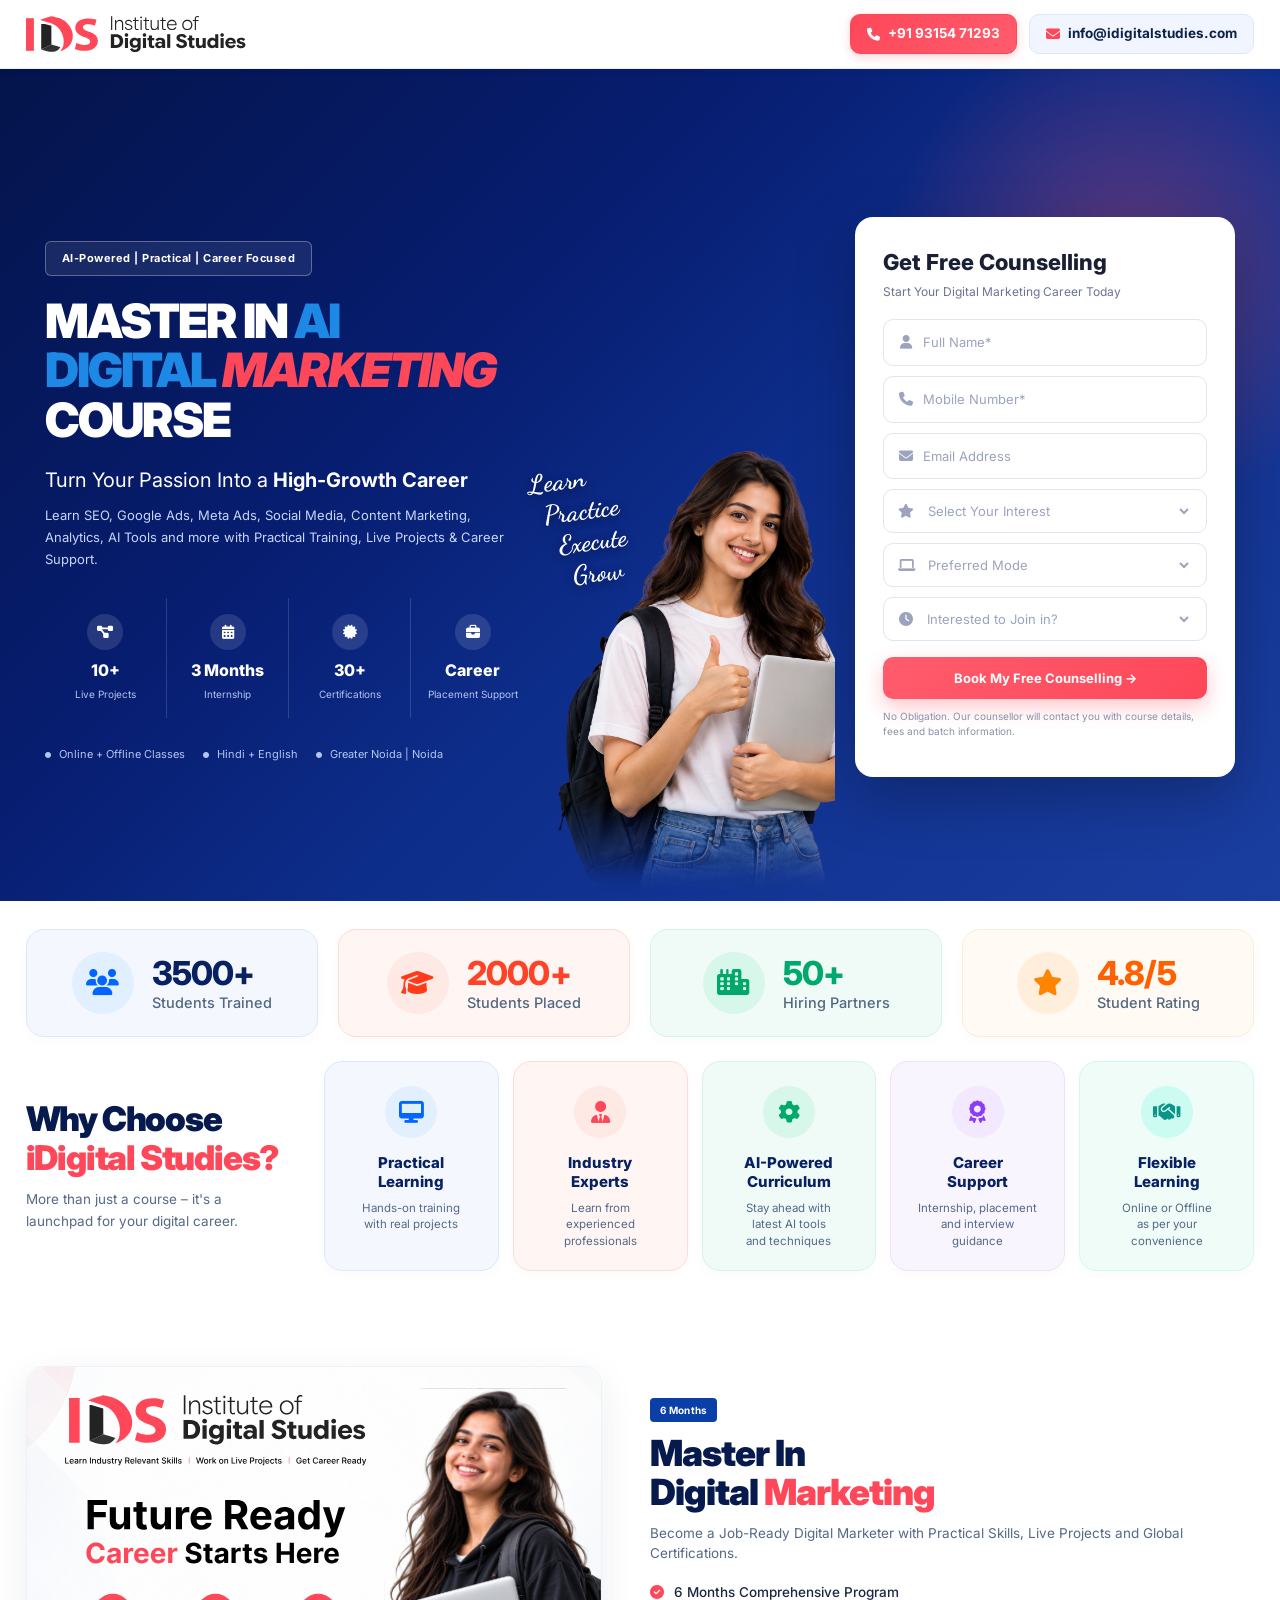
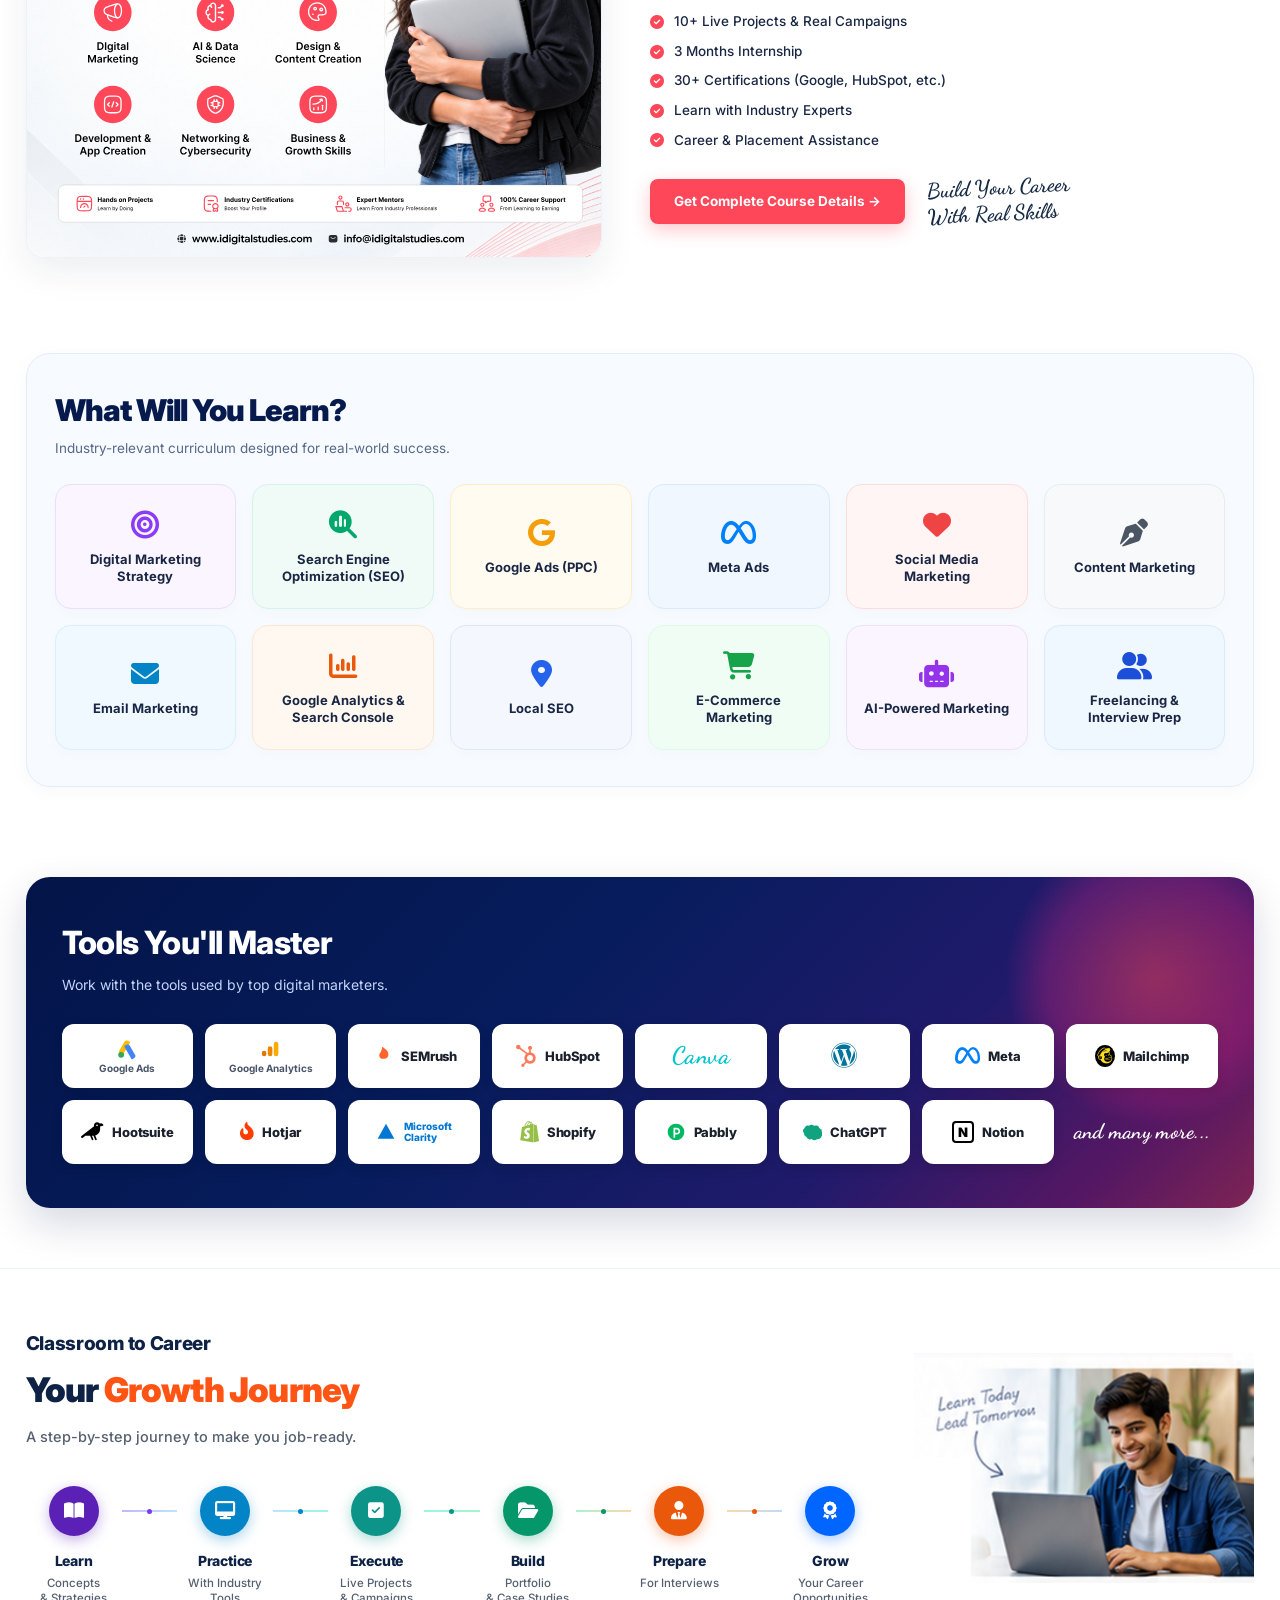
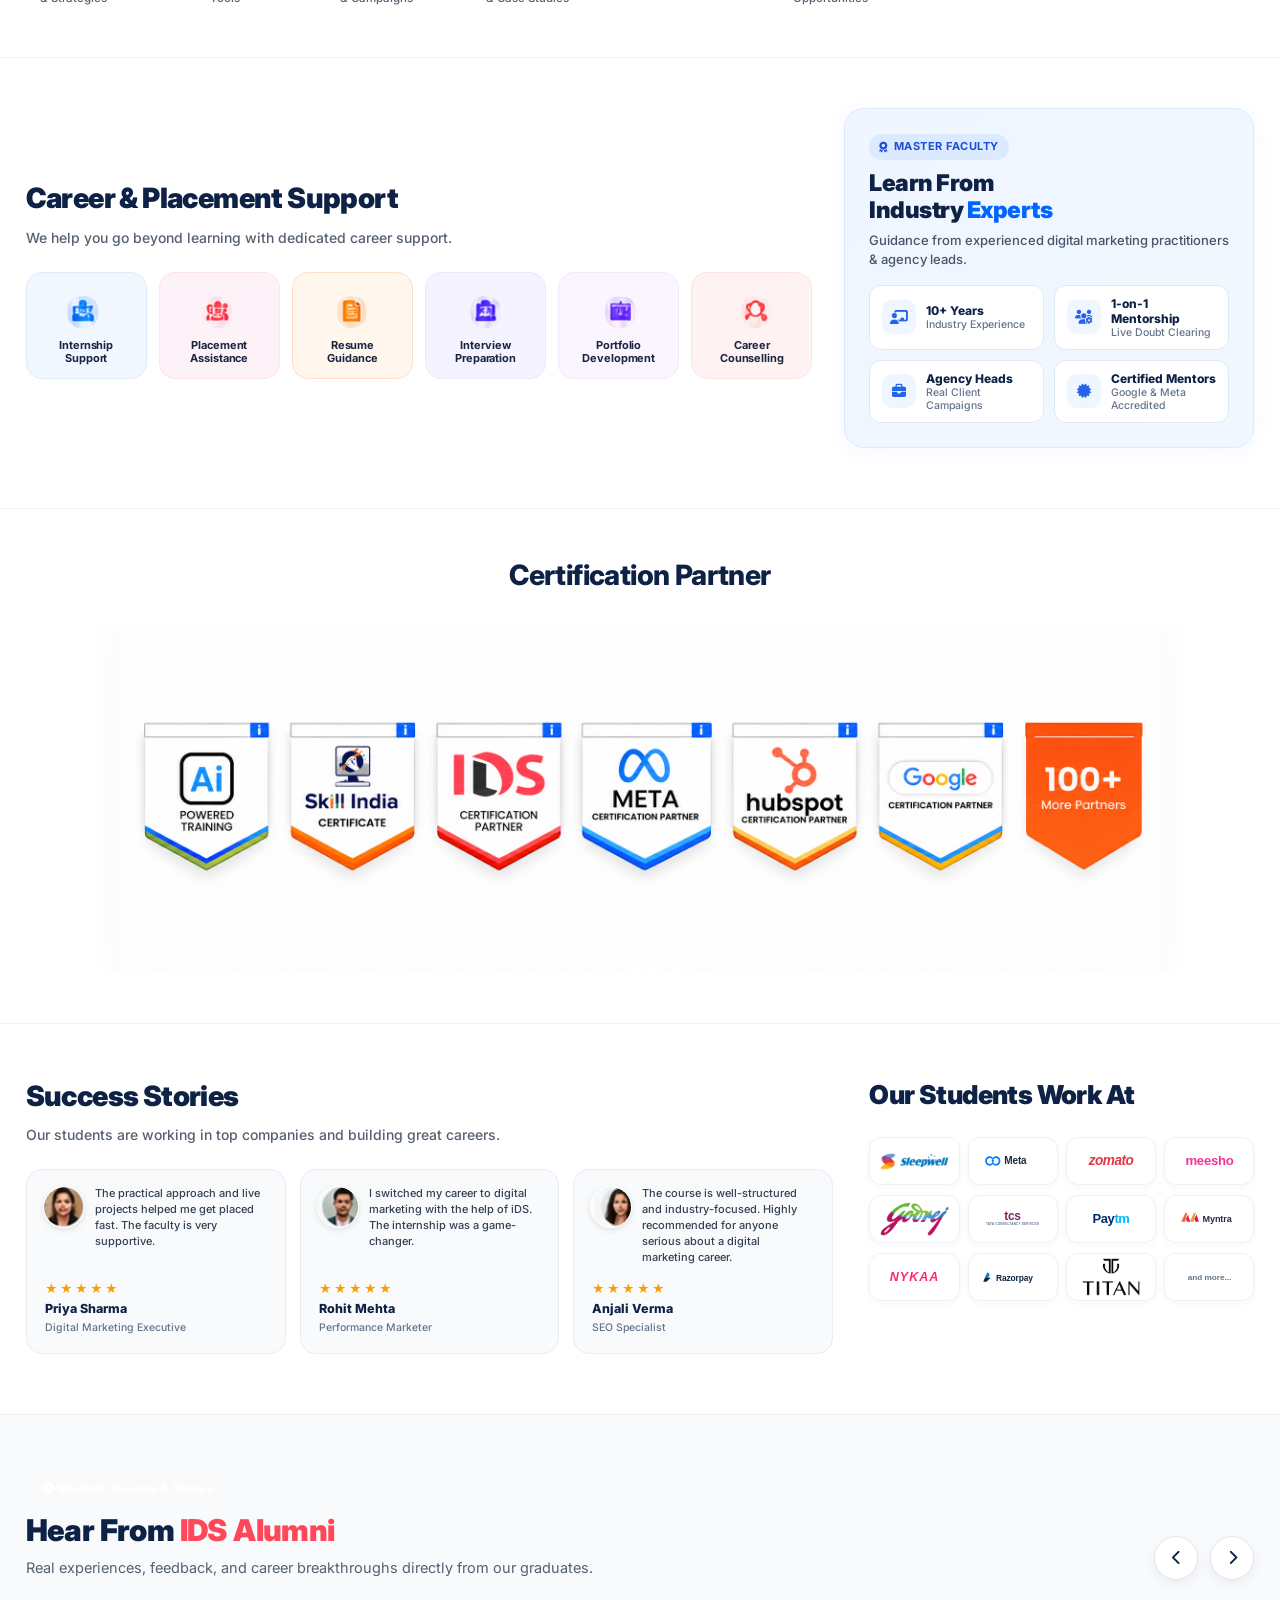
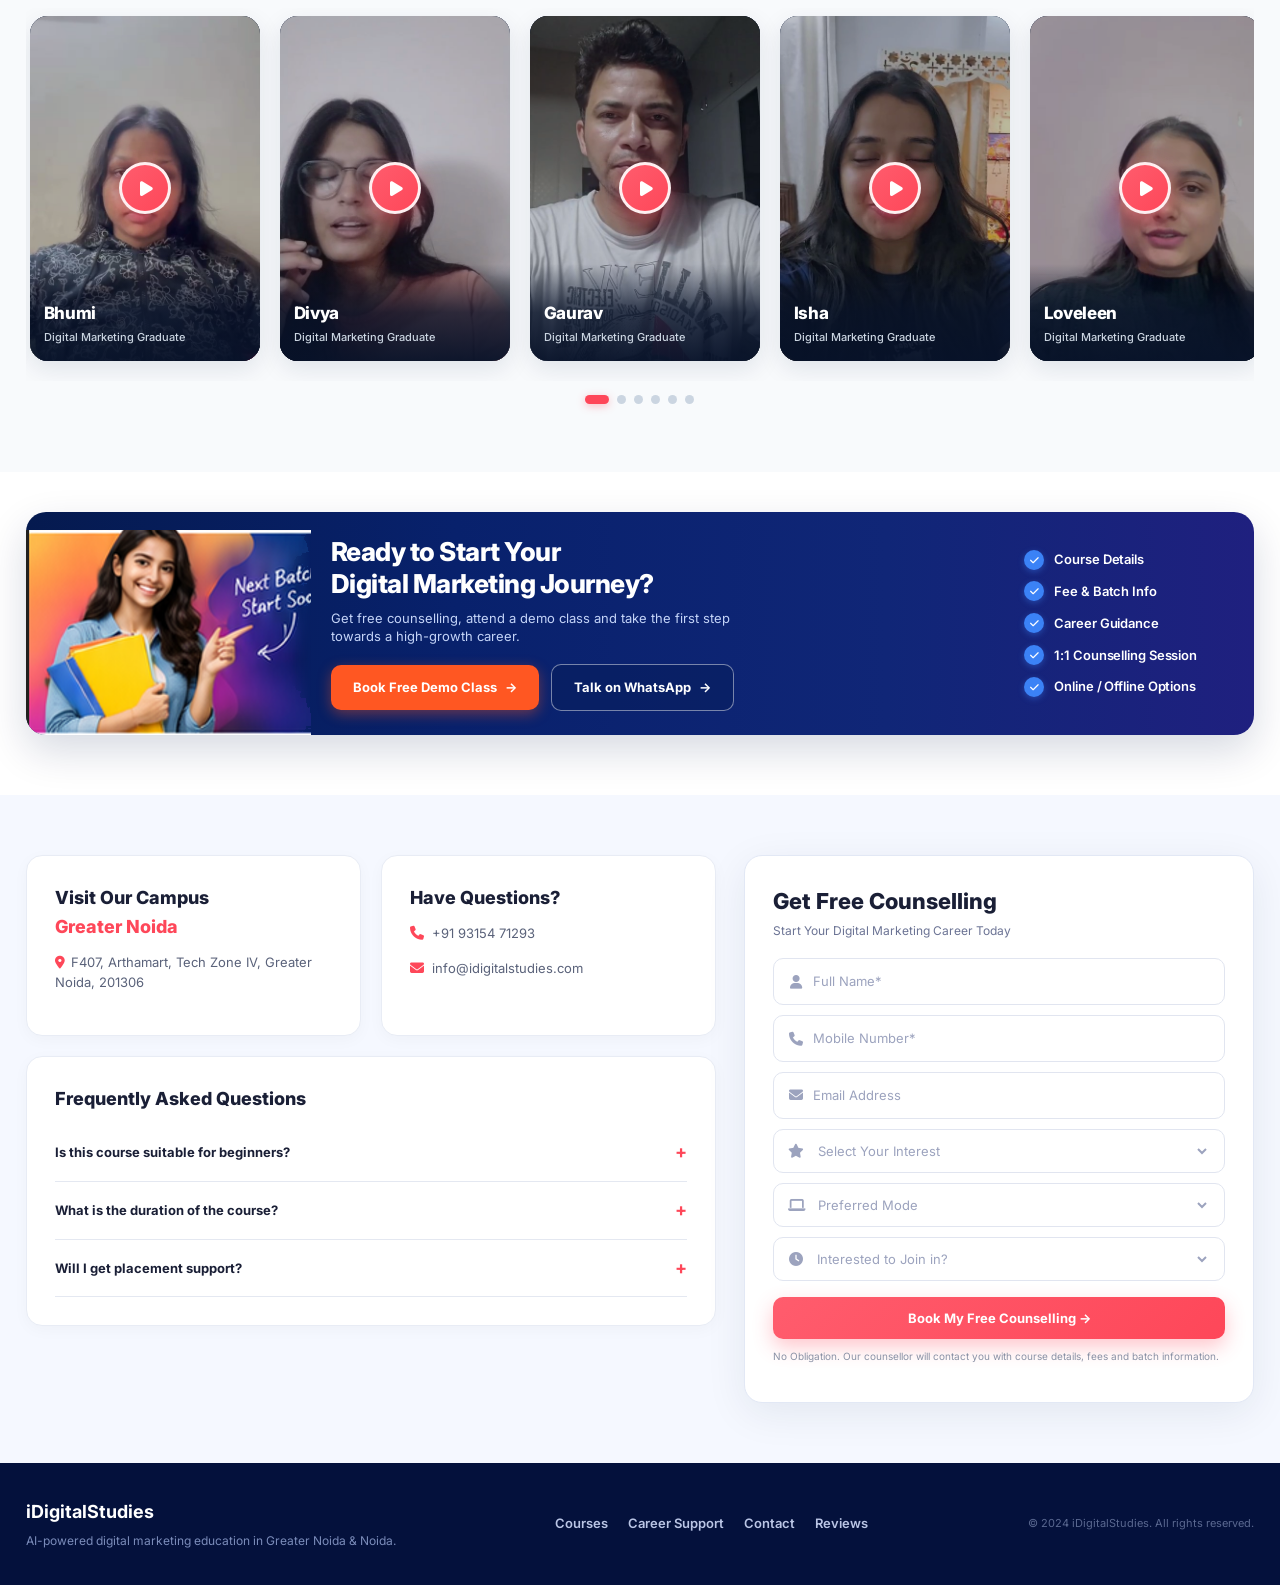
==== commit 2379ff69: "ui fixes" ====
--- a/index.html
+++ b/index.html
@@ -45,7 +45,7 @@
   <!-- STYLES -->
   <link href="https://fonts.googleapis.com/css2?family=Inter:wght@400;500;600;700;800;900&family=Dancing+Script:wght@700&display=swap" rel="stylesheet">
   <link rel="stylesheet" href="https://cdnjs.cloudflare.com/ajax/libs/font-awesome/6.5.1/css/all.min.css">
-  <link rel="stylesheet" href="style.css?v=3.12">
+  <link rel="stylesheet" href="style.css?v=3.16">
 
   <!-- COMPREHENSIVE STRUCTURED DATA (JSON-LD SCHEMA.ORG) -->
   <script type="application/ld+json">
--- a/style.css
+++ b/style.css
@@ -136,6 +136,10 @@
   color: #fff;
   background: linear-gradient(135deg, #04144b 0%, #071d70 35%, #0d2d8a 55%, #1a3ea0 100%);
   padding-bottom: 0;
+  min-height: calc(100vh - 68px);
+  display: flex;
+  flex-direction: column;
+  justify-content: center;
 }
 
 /* Gradient overlay effects */
@@ -157,11 +161,16 @@
   display: grid;
   grid-template-columns: 1.1fr auto 380px;
   gap: 20px;
-  padding: 50px 0 60px;
-  align-items: center;
-}
-
-.hero-copy { padding-top: 10px; }
+  padding: 24px clamp(24px, 3.5vw, 48px) 0;
+  align-items: center;
+  min-height: calc(100vh - 68px);
+  width: 100%;
+  box-sizing: border-box;
+}
+
+.hero-copy {
+  padding-top: 10px;
+}
 
 .eyebrow {
   display: inline-block;
@@ -2498,30 +2507,84 @@
 
   /* Hero Section */
   .hero {
-    padding: 30px 0 44px;
+    padding: 26px 0 0;
+    min-height: auto;
   }
 
   .hero-grid {
     grid-template-columns: 1fr;
-    gap: 30px;
+    gap: 16px;
     padding: 0;
-  }
-
+    min-height: auto;
+  }
+
+  /* Bottom Center Model Image for Mobile */
   .hero-center {
-    display: none;
-  }
+    display: flex;
+    justify-content: center;
+    align-items: flex-end;
+    width: 100%;
+    margin-top: 14px;
+    margin-bottom: 0;
+    position: relative;
+    z-index: 2;
+    overflow: hidden;
+  }
+
+  .hero-center .hero-image-wrap {
+    position: relative;
+    display: flex;
+    justify-content: center;
+    align-items: flex-end;
+    width: 100%;
+    max-width: 320px;
+    margin: 0 auto;
+  }
+
+  .hero-center .hero-person-img {
+    width: clamp(210px, 64vw, 290px);
+    max-width: 100%;
+    height: auto;
+    display: block;
+    margin: 0 auto;
+    -webkit-mask-image: linear-gradient(to bottom, #000 82%, rgba(0, 0, 0, 0) 100%);
+    mask-image: linear-gradient(to bottom, #000 82%, rgba(0, 0, 0, 0) 100%);
+  }
+
+  .hero-center .hero-script-tag {
+    position: absolute;
+    top: 10px;
+    left: 12px;
+    display: flex;
+    flex-direction: column;
+    gap: 2px;
+    font-family: 'Dancing Script', cursive;
+    font-size: 18px;
+    font-weight: 700;
+    line-height: 1.15;
+    color: #ffffff;
+    transform: rotate(-6deg);
+    text-shadow: 0 2px 8px rgba(0, 0, 0, 0.6);
+    pointer-events: none;
+    z-index: 3;
+  }
+
+  .hero-center .hero-script-tag span:nth-child(1) { padding-left: 0; }
+  .hero-center .hero-script-tag span:nth-child(2) { padding-left: 8px; }
+  .hero-center .hero-script-tag span:nth-child(3) { padding-left: 16px; }
+  .hero-center .hero-script-tag span:nth-child(4) { padding-left: 24px; }
 
   .hero-copy {
     text-align: center;
     display: flex;
     flex-direction: column;
     align-items: center;
-  }
-
+    padding: 0 16px;
+  }
+
+  .eyebrow,
   .hero-copy .eyebrow {
-    font-size: 10.5px;
-    padding: 5px 12px;
-    margin-bottom: 12px;
+    display: none !important;
   }
 
   .hero-copy h1 {
@@ -2538,49 +2601,91 @@
   }
 
   .hero-text {
-    font-size: 13px;
-    line-height: 1.6;
-    margin: 0 auto;
-    max-width: 480px;
-  }
-
+    font-size: 11.5px !important;
+    line-height: 1.55 !important;
+    margin: 0 auto !important;
+    max-width: 480px !important;
+  }
+
+  /* 4 Hero Credibility Stat Cards on Mobile - Single Line Small Cards */
   .hero-stats {
-    display: grid;
-    grid-template-columns: repeat(2, 1fr);
-    gap: 8px;
-    width: 100%;
-    max-width: 430px;
-    margin: 18px 0;
+    display: grid !important;
+    grid-template-columns: repeat(4, 1fr) !important;
+    gap: 5px !important;
+    width: 100% !important;
+    max-width: 440px !important;
+    margin: 16px auto 14px !important;
+    box-sizing: border-box !important;
+    padding: 0 !important;
+    align-items: stretch !important;
   }
 
   .hero-stat {
-    display: flex;
-    flex-direction: column;
-    align-items: center;
-    justify-content: center;
-    min-height: 74px;
-    border: 1px solid rgba(255, 255, 255, 0.12);
-    background: rgba(255, 255, 255, 0.05);
-    border-radius: 12px;
-    padding: 10px 8px;
+    display: flex !important;
+    flex-direction: column !important;
+    align-items: center !important;
+    justify-content: flex-start !important;
+    text-align: center !important;
+    min-height: 72px !important;
+    height: 100% !important;
+    border: 1px solid rgba(255, 255, 255, 0.18) !important;
+    border-right: 1px solid rgba(255, 255, 255, 0.18) !important;
+    background: rgba(255, 255, 255, 0.08) !important;
+    backdrop-filter: blur(8px) !important;
+    -webkit-backdrop-filter: blur(8px) !important;
+    border-radius: 10px !important;
+    padding: 8px 2px 7px !important;
+    box-shadow: 0 2px 10px rgba(0, 0, 0, 0.14) !important;
+    box-sizing: border-box !important;
+  }
+
+  .hero-stat:last-child {
+    border: 1px solid rgba(255, 255, 255, 0.18) !important;
   }
 
   .hero-stat .stat-icon {
-    width: 30px;
-    height: 30px;
-    font-size: 12px;
-    margin: 0 auto 5px;
+    width: 22px !important;
+    height: 22px !important;
+    min-width: 22px !important;
+    min-height: 22px !important;
+    border-radius: 50% !important;
+    background: rgba(255, 255, 255, 0.12) !important;
+    display: grid !important;
+    place-items: center !important;
+    margin: 0 auto 4px !important;
+    font-size: 10.5px !important;
+    color: #ffd166 !important;
+    flex-shrink: 0 !important;
   }
 
   .hero-stat b {
-    font-size: 14px;
-    line-height: 1.2;
+    font-size: 11.5px !important;
+    font-weight: 800 !important;
+    color: #ffffff !important;
+    line-height: 1.15 !important;
+    display: flex !important;
+    align-items: center !important;
+    justify-content: center !important;
+    white-space: nowrap !important;
+    min-height: 15px !important;
+    width: 100% !important;
+    letter-spacing: -0.2px !important;
   }
 
   .hero-stat span {
-    font-size: 10px;
-    line-height: 1.2;
-    margin-top: 2px;
+    font-size: 8px !important;
+    font-weight: 500 !important;
+    color: #cbd5e1 !important;
+    line-height: 1.15 !important;
+    margin-top: 2px !important;
+    display: flex !important;
+    align-items: flex-start !important;
+    justify-content: center !important;
+    text-align: center !important;
+    min-height: 20px !important;
+    width: 100% !important;
+    word-break: break-word !important;
+    hyphens: auto !important;
   }
 
   .hero-actions {
@@ -3563,30 +3668,54 @@
     font-size: 28px;
   }
 
+  .hero-text {
+    font-size: 11px;
+    line-height: 1.5;
+  }
+
   .hero-stats {
-    gap: 6px;
-    margin: 14px 0;
+    gap: 4px !important;
+    margin: 14px auto 12px !important;
+    max-width: 100% !important;
+    padding: 0 !important;
   }
 
   .hero-stat {
-    padding: 8px 6px;
-    min-height: 64px;
-    border-radius: 10px;
+    padding: 6px 2px 6px !important;
+    min-height: 66px !important;
+    border-radius: 8px !important;
   }
 
   .hero-stat .stat-icon {
-    width: 26px;
-    height: 26px;
-    font-size: 11px;
-    margin: 0 auto 4px;
+    width: 20px !important;
+    height: 20px !important;
+    min-width: 20px !important;
+    min-height: 20px !important;
+    font-size: 9.5px !important;
+    margin: 0 auto 3px !important;
   }
 
   .hero-stat b {
-    font-size: 13px;
+    font-size: 10.5px !important;
+    letter-spacing: -0.3px !important;
+    min-height: 14px !important;
   }
 
   .hero-stat span {
-    font-size: 9.5px;
+    font-size: 7.5px !important;
+    letter-spacing: -0.1px !important;
+    line-height: 1.1 !important;
+    min-height: 18px !important;
+  }
+
+  .hero-center .hero-person-img {
+    width: clamp(200px, 62vw, 260px);
+  }
+
+  .hero-center .hero-script-tag {
+    font-size: 16px;
+    top: 6px;
+    left: 8px;
   }
 
   .hero-form-wrap .hero-form-card {
